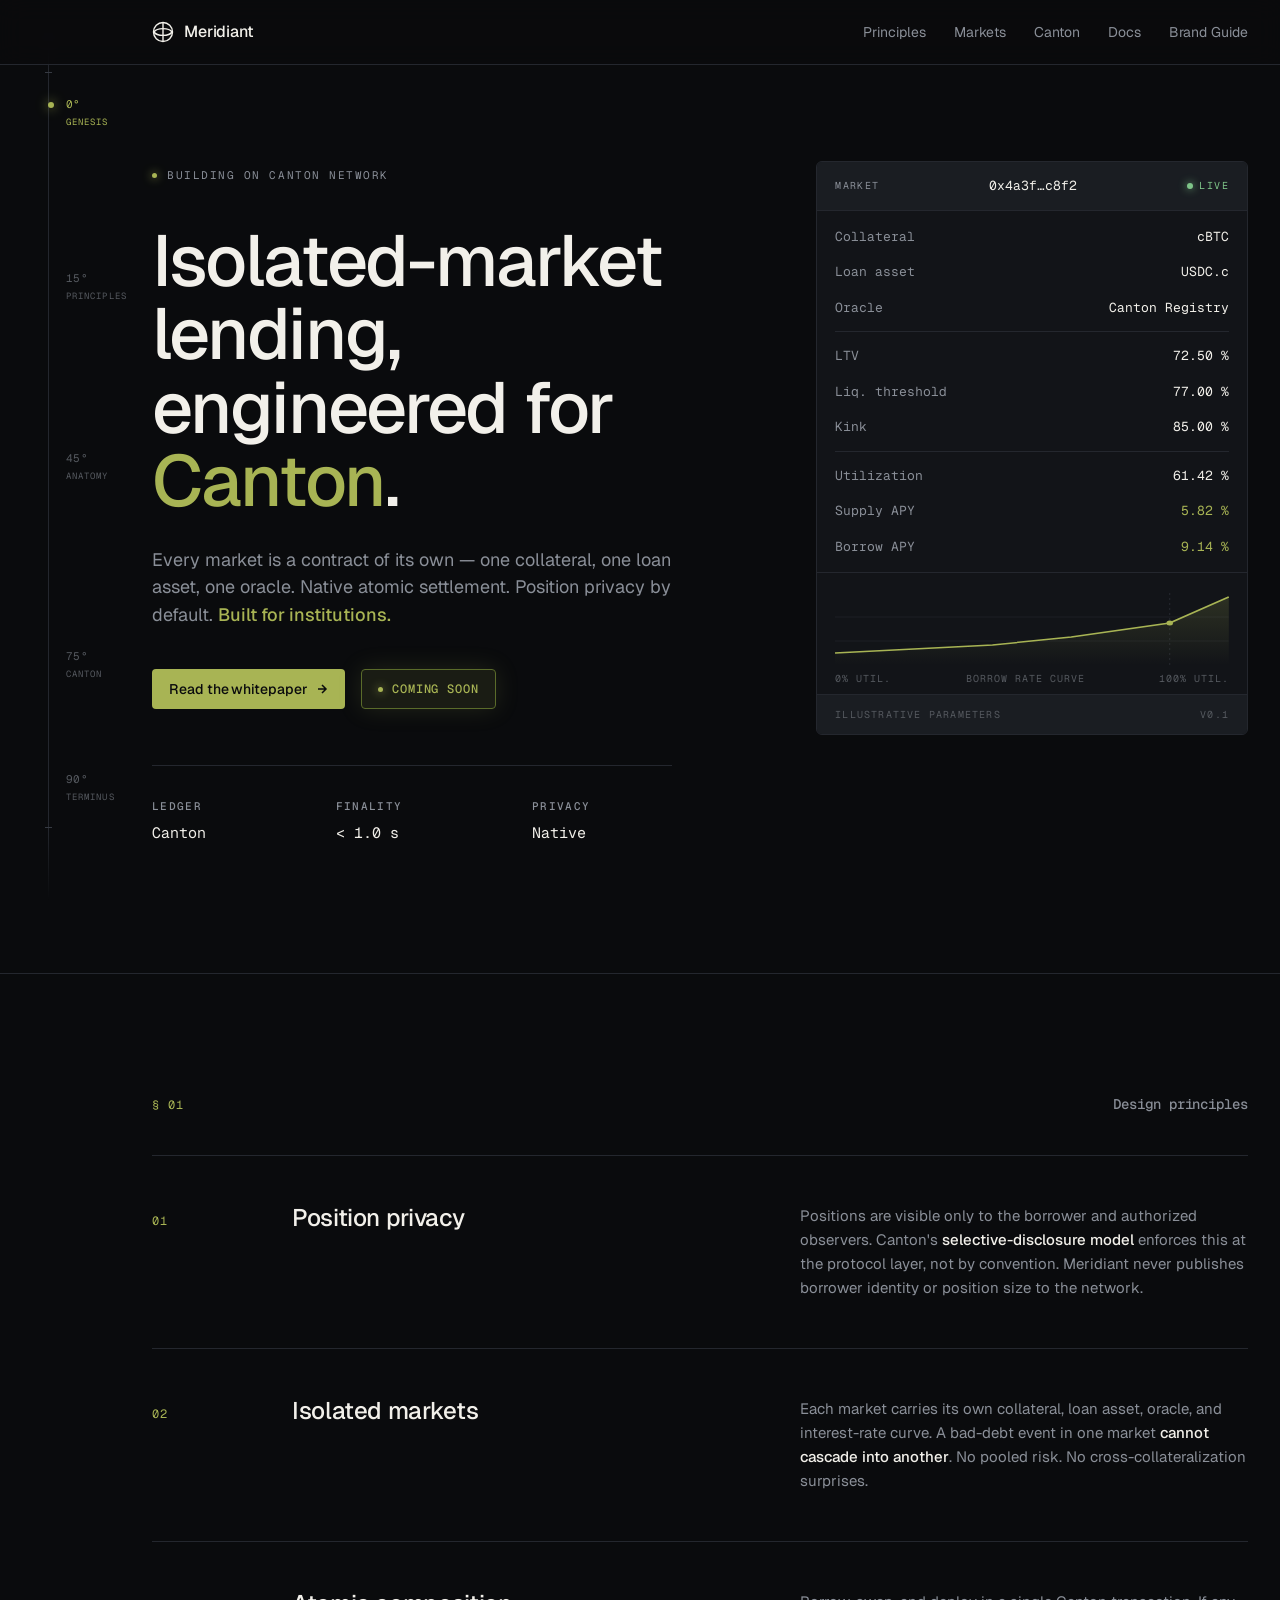
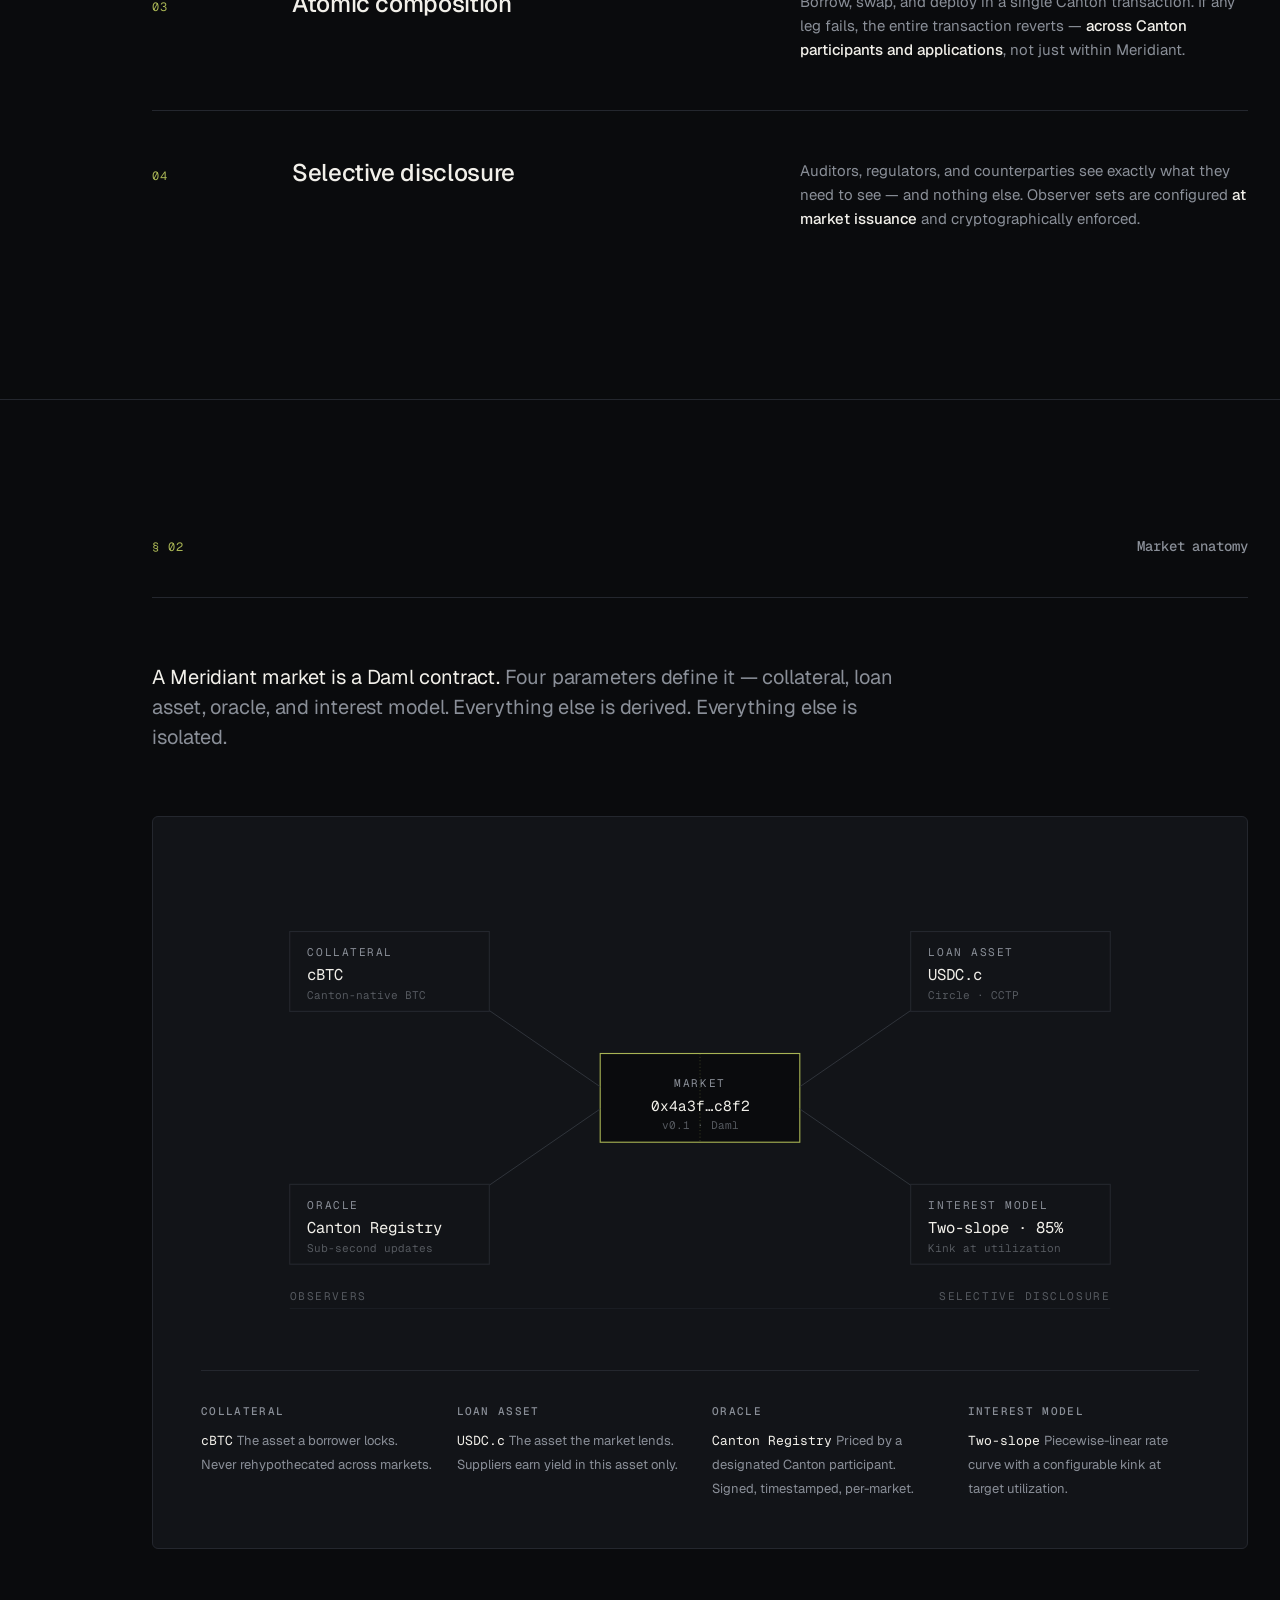
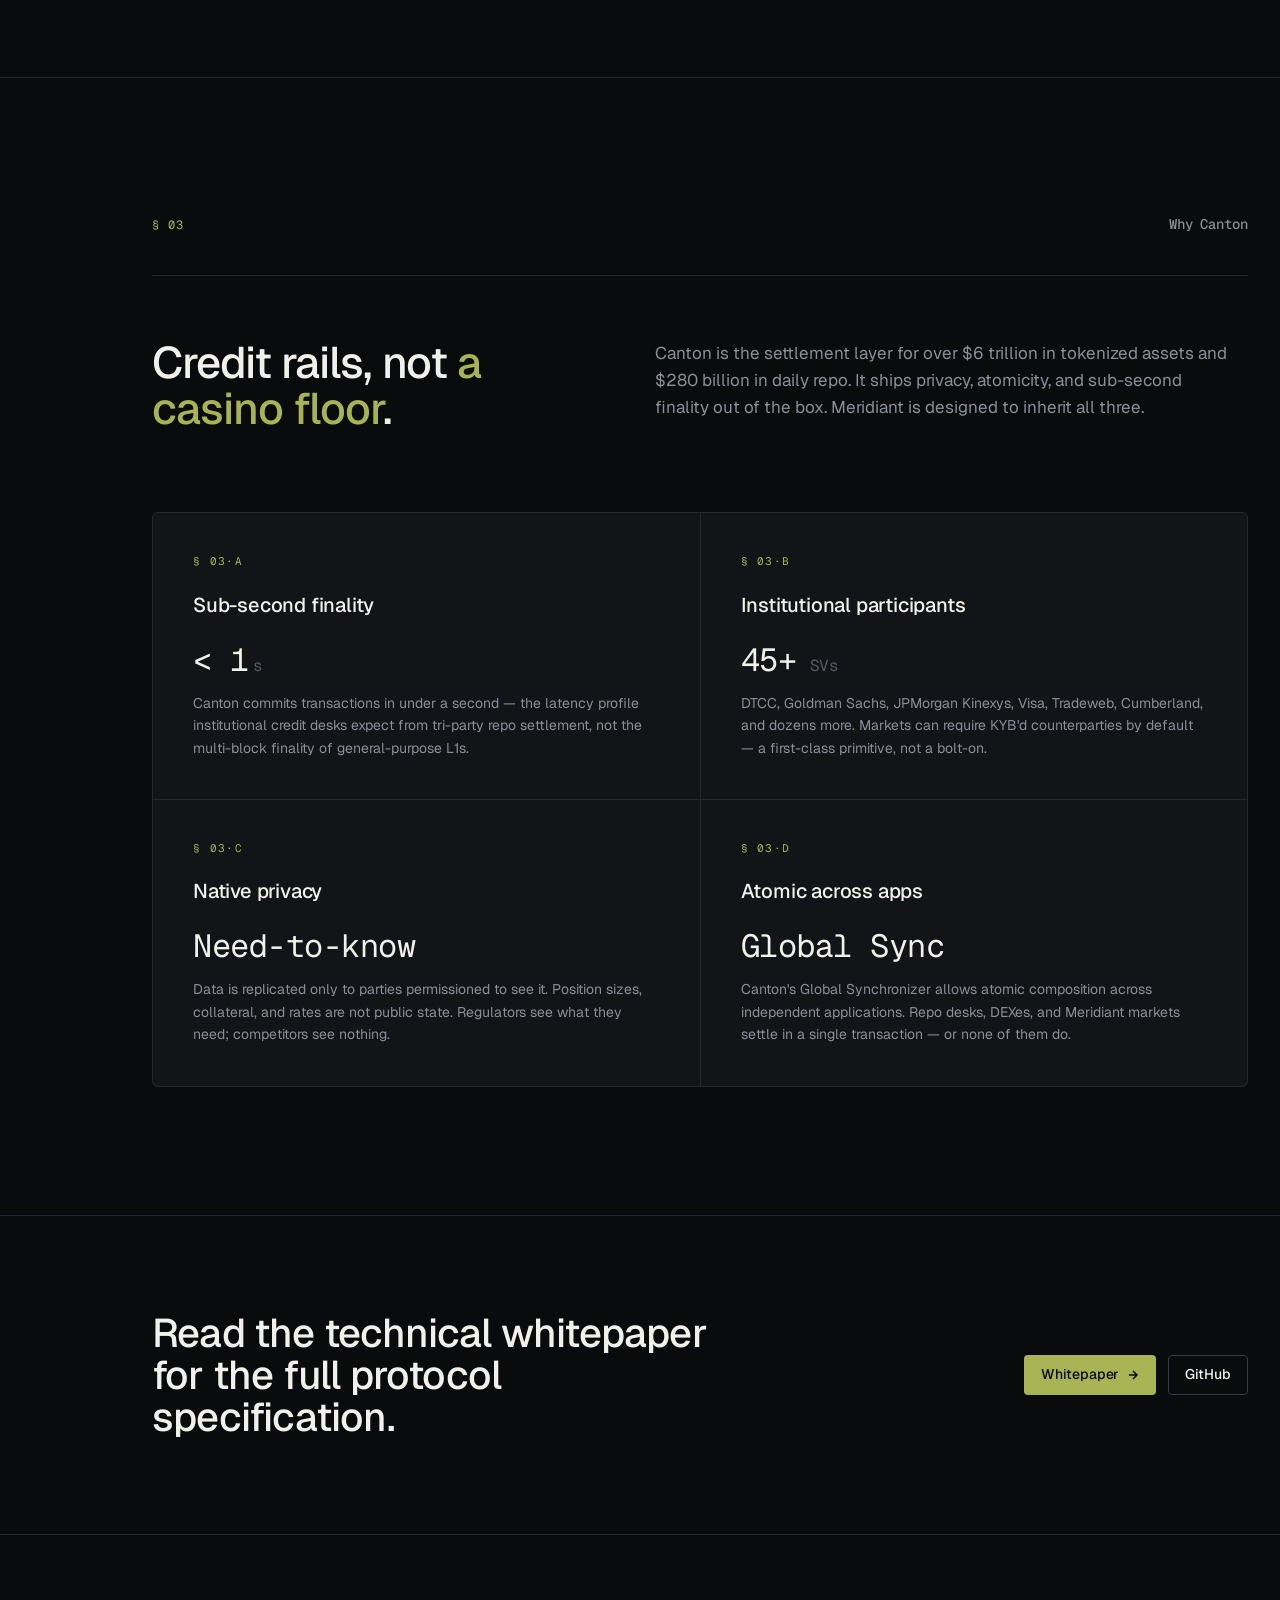
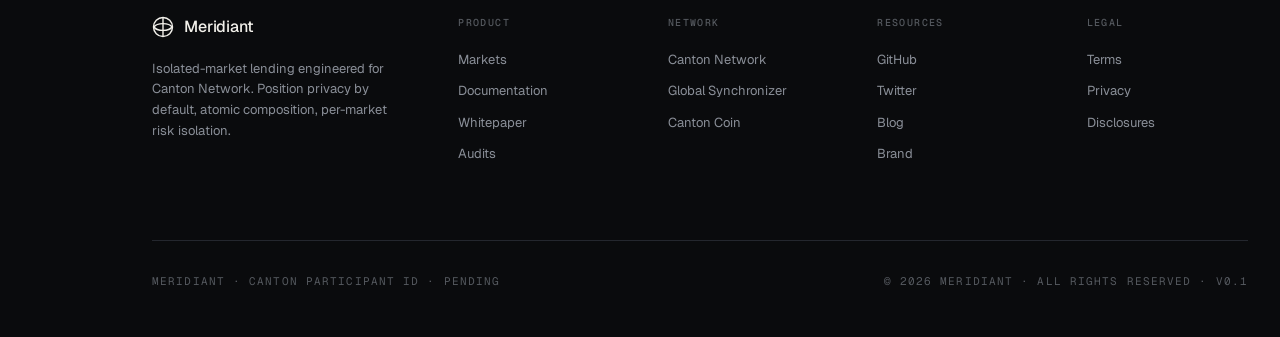
==== index.html @ e511ca57 "Remove Whitepaper button from navbar Other whitepaper CTAs (hero, CTA strip, footer) still trigger t" ====
<!doctype html>
<html lang="en">
<head>
<meta charset="utf-8">
<meta name="viewport" content="width=device-width, initial-scale=1">
<title>Meridiant — Isolated-market lending on Canton</title>
<meta name="description" content="Isolated-market lending engineered for Canton Network. Position privacy by default, atomic composition, per-market risk isolation.">
<link rel="icon" href="assets/favicon.svg" type="image/svg+xml">
<link rel="preconnect" href="https://fonts.googleapis.com">
<link rel="preconnect" href="https://fonts.gstatic.com" crossorigin>
<link href="https://fonts.googleapis.com/css2?family=Geist:wght@400;500;600&family=Geist+Mono:wght@400;500&display=swap" rel="stylesheet">
<style>
  /* ---------- Tokens ---------- */
  :root {
    --bg: #0A0B0D;
    --surface: #121418;
    --surface-2: #1A1D22;
    --line: #24272E;
    --line-strong: #363A42;
    --text: #F2F0EA;
    --text-2: #8A8F98;
    --text-3: #55595F;
    --signal: #A8B454;
    --signal-dim: #5A6B2A;
    --pos: #7EC488;
    --neg: #D97070;
    --sans: "Geist", ui-sans-serif, system-ui, -apple-system, "Segoe UI", sans-serif;
    --mono: "Geist Mono", ui-monospace, "SF Mono", Menlo, Consolas, monospace;
  }

  * { box-sizing: border-box; }
  html { scroll-behavior: smooth; }
  body {
    margin: 0;
    background: var(--bg);
    color: var(--text);
    font-family: var(--sans);
    font-size: 16px;
    line-height: 1.5;
    -webkit-font-smoothing: antialiased;
    text-rendering: optimizeLegibility;
    overflow-x: hidden;
  }

  ::selection { background: var(--signal); color: var(--bg); }

  a { color: inherit; text-decoration: none; }

  .mono { font-family: var(--mono); font-variant-numeric: tabular-nums; }
  .micro {
    font-family: var(--mono);
    font-size: 11px;
    letter-spacing: 0.12em;
    text-transform: uppercase;
    color: var(--text-2);
    font-weight: 500;
  }

  .wrap {
    max-width: 1280px;
    margin: 0 auto;
    padding: 0 32px;
    position: relative;
  }

  /* ---------- Signature: the Meridian ---------- */
  /* A fixed vertical hairline that runs down the viewport, with degree
     marks anchored to each section. Current section lights olive. */
  .meridian {
    position: fixed;
    top: 0;
    bottom: 0;
    left: 48px; /* fixed left gutter, clear of the content grid */
    width: 1px;
    background: linear-gradient(
      to bottom,
      transparent 0,
      var(--line) 8%,
      var(--line) 92%,
      transparent 100%
    );
    pointer-events: none;
    z-index: 1;
  }
  .meridian::before,
  .meridian::after {
    content: "";
    position: absolute;
    left: -3px;
    width: 7px;
    height: 1px;
    background: var(--line-strong);
  }
  .meridian::before { top: 8%; }
  .meridian::after { bottom: 8%; }

  .meridian-label {
    position: fixed;
    left: 66px;
    display: flex;
    flex-direction: column;
    gap: 3px;
    font-family: var(--mono);
    color: var(--text-3);
    transition: color 240ms ease;
    pointer-events: none;
    z-index: 1;
    white-space: nowrap;
  }
  .meridian-label .deg {
    font-size: 11px;
    letter-spacing: 0.04em;
  }
  .meridian-label .name {
    font-size: 9px;
    letter-spacing: 0.12em;
  }
  .meridian-label.active {
    color: var(--signal);
  }
  .meridian-label.active::before {
    content: "";
    position: absolute;
    left: -18px;
    top: 6px;
    width: 6px;
    height: 6px;
    border-radius: 50%;
    background: var(--signal);
    box-shadow: 0 0 12px var(--signal);
  }

  @media (min-width: 1101px) {
    .wrap { padding-left: 152px; }
  }

  @media (max-width: 1100px) {
    .meridian, .meridian-label { display: none; }
  }

  /* ---------- Nav ---------- */
  nav.top {
    position: sticky;
    top: 0;
    z-index: 10;
    background: rgba(10, 11, 13, 0.8);
    backdrop-filter: saturate(140%) blur(12px);
    -webkit-backdrop-filter: saturate(140%) blur(12px);
    border-bottom: 1px solid var(--line);
  }
  nav.top .wrap {
    height: 64px;
    display: flex;
    align-items: center;
    justify-content: space-between;
  }
  .brand {
    display: flex;
    align-items: center;
    gap: 10px;
    font-weight: 500;
    letter-spacing: -0.01em;
  }
  .brand-mark {
    width: 22px;
    height: 22px;
    display: block;
  }
  .nav-links {
    display: flex;
    align-items: center;
    gap: 28px;
  }
  .nav-links a {
    font-size: 14px;
    color: var(--text-2);
    transition: color 150ms ease;
  }
  .nav-links a:hover { color: var(--text); }

  .btn {
    display: inline-flex;
    align-items: center;
    gap: 8px;
    height: 40px;
    padding: 0 16px;
    font-family: var(--sans);
    font-size: 14px;
    font-weight: 500;
    letter-spacing: -0.005em;
    border-radius: 4px;
    border: 1px solid transparent;
    cursor: pointer;
    transition: border-color 150ms ease, background 150ms ease, color 150ms ease;
  }
  .btn-primary {
    background: var(--signal);
    color: var(--bg);
  }
  .btn-primary:hover { background: #C2CE7A; }
  .btn-secondary {
    background: transparent;
    color: var(--text);
    border-color: var(--line-strong);
  }
  .btn-secondary:hover { border-color: var(--text-2); }

  .btn-arrow {
    width: 12px;
    height: 12px;
    stroke: currentColor;
    stroke-width: 1.5;
    fill: none;
  }

  /* ---------- Section frame ---------- */
  section {
    position: relative;
    border-top: 1px solid var(--line);
  }
  section:first-of-type { border-top: none; }
  .section-head {
    display: grid;
    grid-template-columns: auto 1fr;
    gap: 40px;
    padding: 40px 0;
    border-bottom: 1px solid var(--line);
    align-items: baseline;
  }
  .section-index {
    font-family: var(--mono);
    font-size: 12px;
    color: var(--signal);
    letter-spacing: 0.08em;
  }
  .section-title {
    font-size: 14px;
    color: var(--text-2);
    letter-spacing: -0.005em;
    font-weight: 500;
    text-align: right;
    font-family: var(--mono);
  }

  /* ---------- Hero ---------- */
  .hero {
    padding: 96px 0 128px;
    position: relative;
  }
  .hero-grid {
    display: grid;
    grid-template-columns: 1.15fr 0.85fr;
    gap: 80px;
    align-items: start;
  }
  .eyebrow {
    display: inline-flex;
    align-items: center;
    gap: 10px;
    margin-bottom: 40px;
    font-family: var(--mono);
    font-size: 11px;
    letter-spacing: 0.14em;
    text-transform: uppercase;
    color: var(--text-2);
  }
  .eyebrow .dot {
    width: 5px; height: 5px;
    border-radius: 50%;
    background: var(--signal);
    box-shadow: 0 0 10px var(--signal);
  }
  h1.headline {
    font-size: clamp(40px, 5.8vw, 72px);
    line-height: 1.02;
    letter-spacing: -0.028em;
    font-weight: 500;
    margin: 0 0 28px;
    max-width: 12ch;
  }
  h1.headline .accent {
    color: var(--signal);
    font-style: normal;
  }
  .sub {
    font-size: 18px;
    line-height: 1.55;
    color: var(--text-2);
    max-width: 46ch;
    margin: 0 0 40px;
  }
  .sub .highlight {
    color: var(--signal);
    font-weight: 500;
  }
  .hero-ctas {
    display: flex;
    align-items: center;
    gap: 16px;
  }
  .coming-soon {
    display: inline-flex;
    align-items: center;
    gap: 9px;
    height: 40px;
    padding: 0 16px;
    border-radius: 4px;
    border: 1px solid var(--signal-dim);
    background: rgba(168, 180, 84, 0.1);
    font-family: var(--mono);
    font-size: 12px;
    font-weight: 500;
    letter-spacing: 0.08em;
    text-transform: uppercase;
    color: var(--signal);
    box-shadow: 0 0 24px rgba(168, 180, 84, 0.15);
  }
  .coming-soon .dot {
    width: 5px;
    height: 5px;
    border-radius: 50%;
    background: var(--signal);
    box-shadow: 0 0 10px var(--signal);
    animation: pulse 2s ease-in-out infinite;
  }
  .hero-meta {
    margin-top: 56px;
    display: grid;
    grid-template-columns: repeat(3, auto);
    gap: 48px;
    padding-top: 32px;
    border-top: 1px solid var(--line);
    max-width: 520px;
  }
  .hero-meta .k {
    display: block;
    margin-bottom: 6px;
  }
  .hero-meta .v {
    font-family: var(--mono);
    font-size: 15px;
    color: var(--text);
    font-variant-numeric: tabular-nums;
  }

  /* ---------- Market card in hero ---------- */
  .market-card {
    background: var(--surface);
    border: 1px solid var(--line);
    border-radius: 6px;
    overflow: hidden;
    font-family: var(--mono);
    font-size: 13px;
  }
  .market-card-head {
    display: flex;
    justify-content: space-between;
    align-items: center;
    padding: 14px 18px;
    border-bottom: 1px solid var(--line);
    background: var(--surface-2);
  }
  .market-card-head .label {
    color: var(--text-2);
    font-size: 10px;
    letter-spacing: 0.14em;
    text-transform: uppercase;
  }
  .market-card-head .id {
    color: var(--text);
    font-variant-numeric: tabular-nums;
  }
  .market-card-head .live {
    display: inline-flex;
    align-items: center;
    gap: 6px;
    color: var(--pos);
    font-size: 10px;
    letter-spacing: 0.14em;
    text-transform: uppercase;
  }
  .market-card-head .live::before {
    content: "";
    width: 6px; height: 6px;
    border-radius: 50%;
    background: var(--pos);
    box-shadow: 0 0 8px var(--pos);
    animation: pulse 2s ease-in-out infinite;
  }
  @keyframes pulse {
    0%, 100% { opacity: 1; }
    50% { opacity: 0.4; }
  }
  .market-table {
    padding: 8px 0;
  }
  .market-row {
    display: flex;
    justify-content: space-between;
    padding: 8px 18px;
    color: var(--text-2);
  }
  .market-row .v {
    color: var(--text);
    font-variant-numeric: tabular-nums;
  }
  .market-row.emphasis .v { color: var(--signal); }
  .market-divider {
    height: 1px;
    background: var(--line);
    margin: 6px 18px;
  }
  .market-card-foot {
    display: flex;
    justify-content: space-between;
    padding: 12px 18px;
    border-top: 1px solid var(--line);
    background: var(--surface-2);
    color: var(--text-3);
    font-size: 10px;
    letter-spacing: 0.12em;
    text-transform: uppercase;
  }
  .yield-curve {
    padding: 20px 18px 8px;
    border-top: 1px solid var(--line);
  }
  .yield-curve svg { width: 100%; height: 72px; display: block; }
  .yield-curve-legend {
    display: flex;
    justify-content: space-between;
    margin-top: 6px;
    color: var(--text-3);
    font-size: 10px;
    letter-spacing: 0.1em;
    text-transform: uppercase;
  }

  /* ---------- Principles section ---------- */
  .principles {
    padding: 80px 0 120px;
  }
  .principle {
    display: grid;
    grid-template-columns: 80px 1fr 1fr;
    gap: 60px;
    padding: 48px 0;
    border-bottom: 1px solid var(--line);
    align-items: start;
  }
  .principle:last-child { border-bottom: none; }
  .principle-num {
    font-family: var(--mono);
    font-size: 12px;
    color: var(--signal);
    letter-spacing: 0.08em;
    padding-top: 8px;
  }
  .principle-title {
    font-size: 24px;
    letter-spacing: -0.015em;
    font-weight: 500;
    margin: 0;
    line-height: 1.15;
  }
  .principle-body {
    font-size: 15px;
    line-height: 1.6;
    color: var(--text-2);
    margin: 0;
    max-width: 52ch;
  }
  .principle-body strong { color: var(--text); font-weight: 500; }

  /* ---------- Anatomy diagram ---------- */
  .anatomy {
    padding: 96px 0 128px;
  }
  .anatomy-intro {
    max-width: 60ch;
    margin: 0 0 64px;
    font-size: 20px;
    line-height: 1.5;
    color: var(--text);
    letter-spacing: -0.005em;
  }
  .anatomy-intro span { color: var(--text-2); }
  .anatomy-diagram {
    background: var(--surface);
    border: 1px solid var(--line);
    border-radius: 6px;
    padding: 48px;
    position: relative;
  }
  .anatomy-svg { width: 100%; height: auto; display: block; max-height: 480px; }
  .anatomy-legend {
    display: grid;
    grid-template-columns: repeat(4, 1fr);
    gap: 24px;
    margin-top: 40px;
    padding-top: 32px;
    border-top: 1px solid var(--line);
  }
  .legend-item .k {
    display: block;
    margin-bottom: 8px;
  }
  .legend-item .v {
    font-family: var(--mono);
    font-size: 13px;
    color: var(--text);
    font-variant-numeric: tabular-nums;
    margin-bottom: 4px;
  }
  .legend-item .n {
    font-size: 13px;
    color: var(--text-2);
    line-height: 1.5;
  }

  /* ---------- Canton pillars ---------- */
  .canton {
    padding: 96px 0 128px;
  }
  .canton-intro {
    display: grid;
    grid-template-columns: 1fr 1.4fr;
    gap: 80px;
    margin-bottom: 80px;
    align-items: start;
  }
  .canton-intro h2 {
    font-size: 44px;
    letter-spacing: -0.02em;
    font-weight: 500;
    line-height: 1.05;
    margin: 0;
  }
  .canton-intro h2 .accent { color: var(--signal); font-style: normal; }
  .canton-intro p {
    font-size: 17px;
    line-height: 1.6;
    color: var(--text-2);
    margin: 0;
    max-width: 52ch;
  }

  .pillars {
    display: grid;
    grid-template-columns: repeat(2, 1fr);
    gap: 1px;
    background: var(--line);
    border: 1px solid var(--line);
    border-radius: 6px;
    overflow: hidden;
  }
  .pillar {
    background: var(--surface);
    padding: 40px;
  }
  .pillar-num {
    font-family: var(--mono);
    font-size: 11px;
    color: var(--signal);
    letter-spacing: 0.12em;
    margin-bottom: 20px;
    display: block;
  }
  .pillar-title {
    font-size: 20px;
    letter-spacing: -0.01em;
    font-weight: 500;
    margin: 0 0 12px;
  }
  .pillar-body {
    font-size: 14px;
    line-height: 1.6;
    color: var(--text-2);
    margin: 0;
  }
  .pillar-stat {
    font-family: var(--mono);
    font-size: 32px;
    letter-spacing: -0.015em;
    color: var(--text);
    margin: 16px 0 8px;
    display: block;
    font-variant-numeric: tabular-nums;
  }
  .pillar-stat .unit { color: var(--text-3); font-size: 16px; margin-left: 4px; }

  /* ---------- CTA strip ---------- */
  .cta-strip {
    padding: 96px 0;
    border-top: 1px solid var(--line);
    border-bottom: 1px solid var(--line);
    text-align: left;
  }
  .cta-strip .wrap {
    display: grid;
    grid-template-columns: 1fr auto;
    gap: 48px;
    align-items: center;
  }
  .cta-strip h3 {
    font-size: 40px;
    letter-spacing: -0.02em;
    font-weight: 500;
    line-height: 1.05;
    margin: 0;
    max-width: 22ch;
  }
  .cta-strip .actions { display: flex; gap: 12px; }

  /* ---------- Footer ---------- */
  footer {
    padding: 80px 0 48px;
  }
  .footer-grid {
    display: grid;
    grid-template-columns: 1.6fr repeat(4, 1fr);
    gap: 48px;
    padding-bottom: 64px;
    border-bottom: 1px solid var(--line);
  }
  .footer-brand p {
    font-size: 13px;
    line-height: 1.6;
    color: var(--text-2);
    margin: 20px 0 0;
    max-width: 34ch;
  }
  .footer-col h5 {
    font-family: var(--mono);
    font-size: 10px;
    letter-spacing: 0.14em;
    text-transform: uppercase;
    color: var(--text-3);
    font-weight: 500;
    margin: 0 0 20px;
  }
  .footer-col a {
    display: block;
    font-size: 13px;
    color: var(--text-2);
    margin-bottom: 12px;
    transition: color 150ms ease;
  }
  .footer-col a:hover { color: var(--text); }
  .footer-meta {
    display: flex;
    justify-content: space-between;
    padding-top: 32px;
    font-family: var(--mono);
    font-size: 11px;
    letter-spacing: 0.1em;
    color: var(--text-3);
    text-transform: uppercase;
    flex-wrap: wrap;
    gap: 16px;
  }

  /* ---------- Whitepaper modal ---------- */
  .modal-overlay {
    position: fixed;
    inset: 0;
    z-index: 100;
    display: grid;
    place-items: center;
    padding: 24px;
    background: rgba(10, 11, 13, 0.72);
    backdrop-filter: blur(6px);
    -webkit-backdrop-filter: blur(6px);
    opacity: 0;
    visibility: hidden;
    transition: opacity 220ms ease, visibility 220ms ease;
  }
  .modal-overlay.open {
    opacity: 1;
    visibility: visible;
  }
  .modal-box,
  .success-box {
    grid-area: 1 / 1;
    position: relative;
    width: 100%;
    max-width: 440px;
    background: var(--surface);
    border: 1px solid var(--line);
    border-radius: 8px;
    padding: 48px 40px 40px;
    text-align: center;
    transform: translateY(10px) scale(0.98);
    transition: opacity 220ms ease, transform 220ms ease, visibility 220ms ease;
  }
  .modal-overlay.open .modal-box {
    transform: translateY(0) scale(1);
  }
  .modal-close {
    position: absolute;
    top: 16px;
    right: 16px;
    width: 32px;
    height: 32px;
    display: inline-flex;
    align-items: center;
    justify-content: center;
    background: transparent;
    border: 1px solid var(--line);
    border-radius: 4px;
    color: var(--text-2);
    cursor: pointer;
    transition: color 150ms ease, border-color 150ms ease;
  }
  .modal-close:hover {
    color: var(--text);
    border-color: var(--line-strong);
  }
  .modal-icon {
    width: 32px;
    height: 32px;
    color: var(--signal);
    margin: 0 auto 24px;
    display: block;
  }
  .modal-eyebrow {
    color: var(--signal);
    margin: 0 0 14px;
  }
  .modal-title {
    font-size: 24px;
    line-height: 1.25;
    letter-spacing: -0.015em;
    font-weight: 500;
    margin: 0 0 14px;
  }
  .modal-body {
    font-size: 14px;
    line-height: 1.6;
    color: var(--text-2);
    margin: 0 0 28px;
  }
  .modal-form {
    display: flex;
    flex-direction: column;
    gap: 10px;
  }
  .modal-input {
    height: 44px;
    padding: 0 14px;
    background: var(--surface-2);
    border: 1px solid var(--line);
    border-radius: 4px;
    color: var(--text);
    font-family: var(--sans);
    font-size: 14px;
    transition: border-color 150ms ease;
  }
  .modal-input::placeholder { color: var(--text-3); }
  .modal-input:focus {
    outline: none;
    border-color: var(--signal-dim);
  }
  .modal-input.error {
    border-color: var(--neg);
  }
  .modal-error {
    margin: -2px 0 0;
    font-size: 12px;
    text-align: left;
    color: var(--neg);
  }
  .modal-submit {
    width: 100%;
    justify-content: center;
  }

  .modal-overlay.success .modal-box {
    opacity: 0;
    visibility: hidden;
    transform: translateY(-6px) scale(0.96);
    pointer-events: none;
  }
  .success-box {
    opacity: 0;
    visibility: hidden;
    transform: translateY(10px) scale(0.96);
    pointer-events: none;
    transition-delay: 100ms;
  }
  .modal-overlay.success .success-box {
    opacity: 1;
    visibility: visible;
    transform: translateY(0) scale(1);
    pointer-events: auto;
  }
  .success-box-icon {
    width: 32px;
    height: 32px;
    color: var(--signal);
    margin: 0 auto 24px;
    display: block;
  }
  .success-box-title {
    font-size: 24px;
    line-height: 1.25;
    letter-spacing: -0.015em;
    font-weight: 500;
    margin: 0 0 14px;
  }
  .success-box-body {
    font-size: 14px;
    line-height: 1.6;
    color: var(--text-2);
    margin: 0 0 28px;
  }
  .success-box-back {
    width: 100%;
    justify-content: center;
  }

  /* ---------- Responsive ---------- */
  @media (max-width: 900px) {
    .wrap { padding: 0 20px; }
    .hero { padding: 64px 0 80px; }
    .hero-grid { grid-template-columns: 1fr; gap: 56px; }
    .hero-meta { grid-template-columns: 1fr 1fr; gap: 24px; }
    .principle { grid-template-columns: 40px 1fr; gap: 24px; padding: 32px 0; }
    .principle-body { grid-column: 1 / -1; margin-top: 12px; }
    .canton-intro { grid-template-columns: 1fr; gap: 32px; }
    .canton-intro h2 { font-size: 32px; }
    .pillars { grid-template-columns: 1fr; }
    .anatomy-legend { grid-template-columns: 1fr 1fr; }
    .anatomy-diagram { padding: 24px; }
    .cta-strip .wrap { grid-template-columns: 1fr; }
    .cta-strip h3 { font-size: 28px; }
    .footer-grid { grid-template-columns: 1fr 1fr; gap: 32px; }
    .section-head { grid-template-columns: 1fr; gap: 8px; padding: 24px 0; }
    .section-title { text-align: left; }
    .nav-links { display: none; }
  }
  @media (max-width: 520px) {
    .hero-meta { grid-template-columns: 1fr; }
    .footer-grid { grid-template-columns: 1fr; }
  }

  @media (prefers-reduced-motion: reduce) {
    * { animation: none !important; transition: none !important; }
    html { scroll-behavior: auto; }
  }

  /* ---------- Focus ---------- */
  a:focus-visible, button:focus-visible, .btn:focus-visible {
    outline: 2px solid var(--signal);
    outline-offset: 3px;
    border-radius: 4px;
  }
</style>
</head>
<body>

<!-- Meridian signature -->
<div class="meridian" aria-hidden="true"></div>
<span class="meridian-label" data-mark="0" style="top: 96px;"><span class="deg">0°</span><span class="name">GENESIS</span></span>
<span class="meridian-label" data-mark="1" style="top: 30vh;"><span class="deg">15°</span><span class="name">PRINCIPLES</span></span>
<span class="meridian-label" data-mark="2" style="top: 50vh;"><span class="deg">45°</span><span class="name">ANATOMY</span></span>
<span class="meridian-label" data-mark="3" style="top: 72vh;"><span class="deg">75°</span><span class="name">CANTON</span></span>
<span class="meridian-label" data-mark="4" style="bottom: 96px;"><span class="deg">90°</span><span class="name">TERMINUS</span></span>

<!-- ---------- Nav ---------- -->
<nav class="top" aria-label="Primary">
  <div class="wrap">
    <a href="#" class="brand" aria-label="Meridiant home">
      <svg class="brand-mark" viewBox="0 0 22 22" fill="none" stroke="currentColor" stroke-width="1.4" aria-hidden="true">
        <circle cx="11" cy="11" r="9.5"/>
        <line x1="11" y1="1.5" x2="11" y2="20.5"/>
        <path d="M2 11 A9.5 5 0 0 0 20 11"/>
        <path d="M2 11 A9.5 5 0 0 1 20 11"/>
      </svg>
      Meridiant
    </a>
    <div class="nav-links" role="navigation">
      <a href="#principles">Principles</a>
      <a href="#anatomy">Markets</a>
      <a href="#canton">Canton</a>
      <a href="#" aria-label="Documentation">Docs</a>
      <a href="/brand-guide" aria-label="Brand Guide">Brand Guide</a>
    </div>
  </div>
</nav>

<!-- ---------- Hero ---------- -->
<section class="hero" id="hero">
  <div class="wrap">
    <div class="hero-grid">
      <div>
        <div class="eyebrow"><span class="dot"></span>Building on Canton Network</div>
        <h1 class="headline">Isolated-market lending, engineered for <em class="accent">Canton</em>.</h1>
        <p class="sub">Every market is a contract of its own — one collateral, one loan asset, one oracle. Native atomic settlement. Position privacy by default. <span class="highlight">Built for institutions.</span></p>
        <div class="hero-ctas">
          <a href="#" class="btn btn-primary js-whitepaper-trigger">
            Read the whitepaper
            <svg class="btn-arrow" viewBox="0 0 12 12" aria-hidden="true"><path d="M2 6h8M6 2l4 4-4 4"/></svg>
          </a>
          <span class="coming-soon"><span class="dot"></span>Coming soon</span>
        </div>
        <div class="hero-meta">
          <div>
            <span class="micro k">Ledger</span>
            <span class="v">Canton</span>
          </div>
          <div>
            <span class="micro k">Finality</span>
            <span class="v">&lt; 1.0 s</span>
          </div>
          <div>
            <span class="micro k">Privacy</span>
            <span class="v">Native</span>
          </div>
        </div>
      </div>

      <!-- Market card -->
      <aside class="market-card" aria-label="Example isolated market">
        <div class="market-card-head">
          <span class="label">Market</span>
          <span class="id">0x4a3f…c8f2</span>
          <span class="live">Live</span>
        </div>
        <div class="market-table">
          <div class="market-row"><span>Collateral</span><span class="v">cBTC</span></div>
          <div class="market-row"><span>Loan asset</span><span class="v">USDC.c</span></div>
          <div class="market-row"><span>Oracle</span><span class="v">Canton Registry</span></div>
          <div class="market-divider"></div>
          <div class="market-row"><span>LTV</span><span class="v">72.50 %</span></div>
          <div class="market-row"><span>Liq. threshold</span><span class="v">77.00 %</span></div>
          <div class="market-row"><span>Kink</span><span class="v">85.00 %</span></div>
          <div class="market-divider"></div>
          <div class="market-row"><span>Utilization</span><span class="v">61.42 %</span></div>
          <div class="market-row emphasis"><span>Supply APY</span><span class="v">5.82 %</span></div>
          <div class="market-row emphasis"><span>Borrow APY</span><span class="v">9.14 %</span></div>
        </div>
        <div class="yield-curve">
          <svg viewBox="0 0 300 72" preserveAspectRatio="none" aria-hidden="true">
            <defs>
              <linearGradient id="curveFill" x1="0" x2="0" y1="0" y2="1">
                <stop offset="0" stop-color="#A8B454" stop-opacity="0.18"/>
                <stop offset="1" stop-color="#A8B454" stop-opacity="0"/>
              </linearGradient>
            </defs>
            <!-- grid -->
            <line x1="0" y1="24" x2="300" y2="24" stroke="#24272E" stroke-width="0.5"/>
            <line x1="0" y1="48" x2="300" y2="48" stroke="#24272E" stroke-width="0.5"/>
            <line x1="255" y1="0" x2="255" y2="72" stroke="#363A42" stroke-width="0.5" stroke-dasharray="2 3"/>
            <!-- IR curve: flat-slope1-steep after kink -->
            <path d="M0 60 L120 52 L180 44 L255 30 L300 4" stroke="#A8B454" stroke-width="1.5" fill="none"/>
            <path d="M0 60 L120 52 L180 44 L255 30 L300 4 L300 72 L0 72 Z" fill="url(#curveFill)"/>
            <!-- kink marker -->
            <circle cx="255" cy="30" r="2.5" fill="#A8B454"/>
          </svg>
          <div class="yield-curve-legend">
            <span>0% util.</span>
            <span>Borrow rate curve</span>
            <span>100% util.</span>
          </div>
        </div>
        <div class="market-card-foot">
          <span>Illustrative parameters</span>
          <span>v0.1</span>
        </div>
      </aside>
    </div>
  </div>
</section>

<!-- ---------- Principles ---------- -->
<section class="principles" id="principles">
  <div class="wrap">
    <div class="section-head">
      <span class="section-index">§ 01</span>
      <span class="section-title">Design principles</span>
    </div>

    <article class="principle">
      <span class="principle-num">01</span>
      <h3 class="principle-title">Position privacy</h3>
      <p class="principle-body">Positions are visible only to the borrower and authorized observers. Canton's <strong>selective-disclosure model</strong> enforces this at the protocol layer, not by convention. Meridiant never publishes borrower identity or position size to the network.</p>
    </article>

    <article class="principle">
      <span class="principle-num">02</span>
      <h3 class="principle-title">Isolated markets</h3>
      <p class="principle-body">Each market carries its own collateral, loan asset, oracle, and interest-rate curve. A bad-debt event in one market <strong>cannot cascade into another</strong>. No pooled risk. No cross-collateralization surprises.</p>
    </article>

    <article class="principle">
      <span class="principle-num">03</span>
      <h3 class="principle-title">Atomic composition</h3>
      <p class="principle-body">Borrow, swap, and deploy in a single Canton transaction. If any leg fails, the entire transaction reverts — <strong>across Canton participants and applications</strong>, not just within Meridiant.</p>
    </article>

    <article class="principle">
      <span class="principle-num">04</span>
      <h3 class="principle-title">Selective disclosure</h3>
      <p class="principle-body">Auditors, regulators, and counterparties see exactly what they need to see — and nothing else. Observer sets are configured <strong>at market issuance</strong> and cryptographically enforced.</p>
    </article>
  </div>
</section>

<!-- ---------- Anatomy ---------- -->
<section class="anatomy" id="anatomy">
  <div class="wrap">
    <div class="section-head">
      <span class="section-index">§ 02</span>
      <span class="section-title">Market anatomy</span>
    </div>

    <p class="anatomy-intro" style="margin-top: 64px;">A Meridiant market is a Daml contract. <span>Four parameters define it — collateral, loan asset, oracle, and interest model. Everything else is derived. Everything else is isolated.</span></p>

    <div class="anatomy-diagram">
      <svg class="anatomy-svg" viewBox="0 0 900 420" xmlns="http://www.w3.org/2000/svg" aria-labelledby="anatomy-title">
        <title id="anatomy-title">Anatomy of an isolated market</title>
        <defs>
          <marker id="tick" markerWidth="4" markerHeight="4" refX="2" refY="2" orient="auto">
            <circle cx="2" cy="2" r="1.5" fill="#8A8F98"/>
          </marker>
        </defs>

        <!-- Center: market -->
        <g>
          <rect x="360" y="170" width="180" height="80" fill="#0A0B0D" stroke="#A8B454" stroke-width="1"/>
          <text x="450" y="200" text-anchor="middle" fill="#8A8F98" font-family="Geist Mono, monospace" font-size="10" letter-spacing="1.4">MARKET</text>
          <text x="450" y="222" text-anchor="middle" fill="#F2F0EA" font-family="Geist Mono, monospace" font-size="13">0x4a3f…c8f2</text>
          <text x="450" y="238" text-anchor="middle" fill="#55595F" font-family="Geist Mono, monospace" font-size="10">v0.1 · Daml</text>
        </g>

        <!-- Four spokes -->
        <!-- Top left: Collateral -->
        <g>
          <line x1="360" y1="200" x2="200" y2="90" stroke="#363A42" stroke-width="0.75" stroke-dasharray="0" marker-end="url(#tick)"/>
          <rect x="80" y="60" width="180" height="72" fill="#121418" stroke="#24272E"/>
          <text x="96" y="82" fill="#8A8F98" font-family="Geist Mono, monospace" font-size="10" letter-spacing="1.4">COLLATERAL</text>
          <text x="96" y="104" fill="#F2F0EA" font-family="Geist Mono, monospace" font-size="14">cBTC</text>
          <text x="96" y="121" fill="#55595F" font-family="Geist Mono, monospace" font-size="10">Canton-native BTC</text>
        </g>

        <!-- Top right: Loan asset -->
        <g>
          <line x1="540" y1="200" x2="700" y2="90" stroke="#363A42" stroke-width="0.75" marker-end="url(#tick)"/>
          <rect x="640" y="60" width="180" height="72" fill="#121418" stroke="#24272E"/>
          <text x="656" y="82" fill="#8A8F98" font-family="Geist Mono, monospace" font-size="10" letter-spacing="1.4">LOAN ASSET</text>
          <text x="656" y="104" fill="#F2F0EA" font-family="Geist Mono, monospace" font-size="14">USDC.c</text>
          <text x="656" y="121" fill="#55595F" font-family="Geist Mono, monospace" font-size="10">Circle · CCTP</text>
        </g>

        <!-- Bottom left: Oracle -->
        <g>
          <line x1="360" y1="220" x2="200" y2="330" stroke="#363A42" stroke-width="0.75" marker-end="url(#tick)"/>
          <rect x="80" y="288" width="180" height="72" fill="#121418" stroke="#24272E"/>
          <text x="96" y="310" fill="#8A8F98" font-family="Geist Mono, monospace" font-size="10" letter-spacing="1.4">ORACLE</text>
          <text x="96" y="332" fill="#F2F0EA" font-family="Geist Mono, monospace" font-size="14">Canton Registry</text>
          <text x="96" y="349" fill="#55595F" font-family="Geist Mono, monospace" font-size="10">Sub-second updates</text>
        </g>

        <!-- Bottom right: Interest model -->
        <g>
          <line x1="540" y1="220" x2="700" y2="330" stroke="#363A42" stroke-width="0.75" marker-end="url(#tick)"/>
          <rect x="640" y="288" width="180" height="72" fill="#121418" stroke="#24272E"/>
          <text x="656" y="310" fill="#8A8F98" font-family="Geist Mono, monospace" font-size="10" letter-spacing="1.4">INTEREST MODEL</text>
          <text x="656" y="332" fill="#F2F0EA" font-family="Geist Mono, monospace" font-size="14">Two-slope · 85%</text>
          <text x="656" y="349" fill="#55595F" font-family="Geist Mono, monospace" font-size="10">Kink at utilization</text>
        </g>

        <!-- Observer band underneath -->
        <line x1="80" y1="400" x2="820" y2="400" stroke="#24272E" stroke-width="0.5"/>
        <text x="80" y="392" fill="#55595F" font-family="Geist Mono, monospace" font-size="10" letter-spacing="1.4">OBSERVERS</text>
        <text x="820" y="392" text-anchor="end" fill="#55595F" font-family="Geist Mono, monospace" font-size="10" letter-spacing="1.4">SELECTIVE DISCLOSURE</text>

        <!-- Meridian mark on the market box -->
        <line x1="450" y1="170" x2="450" y2="250" stroke="#A8B454" stroke-width="0.5" stroke-dasharray="1 2" opacity="0.5"/>
      </svg>

      <div class="anatomy-legend">
        <div class="legend-item">
          <span class="micro k">Collateral</span>
          <span class="v">cBTC</span>
          <span class="n">The asset a borrower locks. Never rehypothecated across markets.</span>
        </div>
        <div class="legend-item">
          <span class="micro k">Loan asset</span>
          <span class="v">USDC.c</span>
          <span class="n">The asset the market lends. Suppliers earn yield in this asset only.</span>
        </div>
        <div class="legend-item">
          <span class="micro k">Oracle</span>
          <span class="v">Canton Registry</span>
          <span class="n">Priced by a designated Canton participant. Signed, timestamped, per-market.</span>
        </div>
        <div class="legend-item">
          <span class="micro k">Interest model</span>
          <span class="v">Two-slope</span>
          <span class="n">Piecewise-linear rate curve with a configurable kink at target utilization.</span>
        </div>
      </div>
    </div>
  </div>
</section>

<!-- ---------- Canton ---------- -->
<section class="canton" id="canton">
  <div class="wrap">
    <div class="section-head">
      <span class="section-index">§ 03</span>
      <span class="section-title">Why Canton</span>
    </div>

    <div class="canton-intro" style="margin-top: 64px;">
      <h2>Credit rails, not <em class="accent">a casino floor</em>.</h2>
      <p>Canton is the settlement layer for over $6 trillion in tokenized assets and $280 billion in daily repo. It ships privacy, atomicity, and sub-second finality out of the box. Meridiant is designed to inherit all three.</p>
    </div>

    <div class="pillars">
      <div class="pillar">
        <span class="pillar-num">§ 03·A</span>
        <h3 class="pillar-title">Sub-second finality</h3>
        <span class="pillar-stat">&lt; 1<span class="unit">s</span></span>
        <p class="pillar-body">Canton commits transactions in under a second — the latency profile institutional credit desks expect from tri-party repo settlement, not the multi-block finality of general-purpose L1s.</p>
      </div>
      <div class="pillar">
        <span class="pillar-num">§ 03·B</span>
        <h3 class="pillar-title">Institutional participants</h3>
        <span class="pillar-stat">45+<span class="unit"> SVs</span></span>
        <p class="pillar-body">DTCC, Goldman Sachs, JPMorgan Kinexys, Visa, Tradeweb, Cumberland, and dozens more. Markets can require KYB'd counterparties by default — a first-class primitive, not a bolt-on.</p>
      </div>
      <div class="pillar">
        <span class="pillar-num">§ 03·C</span>
        <h3 class="pillar-title">Native privacy</h3>
        <span class="pillar-stat">Need-to-know</span>
        <p class="pillar-body">Data is replicated only to parties permissioned to see it. Position sizes, collateral, and rates are not public state. Regulators see what they need; competitors see nothing.</p>
      </div>
      <div class="pillar">
        <span class="pillar-num">§ 03·D</span>
        <h3 class="pillar-title">Atomic across apps</h3>
        <span class="pillar-stat">Global Sync</span>
        <p class="pillar-body">Canton's Global Synchronizer allows atomic composition across independent applications. Repo desks, DEXes, and Meridiant markets settle in a single transaction — or none of them do.</p>
      </div>
    </div>
  </div>
</section>

<!-- ---------- CTA strip ---------- -->
<section class="cta-strip">
  <div class="wrap">
    <h3>Read the technical whitepaper for the full protocol specification.</h3>
    <div class="actions">
      <a href="#" class="btn btn-primary js-whitepaper-trigger">
        Whitepaper
        <svg class="btn-arrow" viewBox="0 0 12 12" aria-hidden="true"><path d="M2 6h8M6 2l4 4-4 4"/></svg>
      </a>
      <a href="#" class="btn btn-secondary">GitHub</a>
    </div>
  </div>
</section>

<!-- ---------- Footer ---------- -->
<footer>
  <div class="wrap">
    <div class="footer-grid">
      <div class="footer-brand">
        <a href="#" class="brand" aria-label="Meridiant home">
          <svg class="brand-mark" viewBox="0 0 22 22" fill="none" stroke="currentColor" stroke-width="1.4" aria-hidden="true">
            <circle cx="11" cy="11" r="9.5"/>
            <line x1="11" y1="1.5" x2="11" y2="20.5"/>
            <path d="M2 11 A9.5 5 0 0 0 20 11"/>
            <path d="M2 11 A9.5 5 0 0 1 20 11"/>
          </svg>
          Meridiant
        </a>
        <p>Isolated-market lending engineered for Canton Network. Position privacy by default, atomic composition, per-market risk isolation.</p>
      </div>
      <div class="footer-col">
        <h5>Product</h5>
        <a href="#">Markets</a>
        <a href="#">Documentation</a>
        <a href="#" class="js-whitepaper-trigger">Whitepaper</a>
        <a href="#">Audits</a>
      </div>
      <div class="footer-col">
        <h5>Network</h5>
        <a href="#">Canton Network</a>
        <a href="#">Global Synchronizer</a>
        <a href="#">Canton Coin</a>
      </div>
      <div class="footer-col">
        <h5>Resources</h5>
        <a href="#">GitHub</a>
        <a href="#">Twitter</a>
        <a href="#">Blog</a>
        <a href="#">Brand</a>
      </div>
      <div class="footer-col">
        <h5>Legal</h5>
        <a href="#">Terms</a>
        <a href="#">Privacy</a>
        <a href="#">Disclosures</a>
      </div>
    </div>
    <div class="footer-meta">
      <span>Meridiant · Canton Participant ID · Pending</span>
      <span>© 2026 Meridiant · All rights reserved · v0.1</span>
    </div>
  </div>
</footer>

<!-- ---------- Whitepaper modal ---------- -->
<div class="modal-overlay" id="whitepaperModal" aria-hidden="true">
  <div class="modal-box" role="dialog" aria-modal="true" aria-labelledby="whitepaperModalTitle">
    <button class="modal-close" type="button" aria-label="Close">
      <svg viewBox="0 0 16 16" width="14" height="14" aria-hidden="true"><path d="M2 2l12 12M14 2L2 14" stroke="currentColor" stroke-width="1.4" fill="none"/></svg>
    </button>

    <svg class="modal-icon" viewBox="0 0 22 22" fill="none" stroke="currentColor" stroke-width="1.4" aria-hidden="true">
      <circle cx="11" cy="11" r="9.5"/>
      <line x1="11" y1="1.5" x2="11" y2="20.5"/>
      <path d="M2 11 A9.5 5 0 0 0 20 11"/>
      <path d="M2 11 A9.5 5 0 0 1 20 11"/>
    </svg>

    <p class="micro modal-eyebrow">Early access</p>
    <h3 id="whitepaperModalTitle" class="modal-title">The Meridiant whitepaper is coming soon.</h3>
    <p class="modal-body">The full spec is almost ready. Leave your email and we'll send it your way.</p>

    <form class="modal-form" id="whitepaperForm" novalidate>
      <input type="email" class="modal-input" name="email" placeholder="you@institution.com" aria-label="Email address" required>
      <p class="modal-error" hidden></p>
      <button type="submit" class="btn btn-primary modal-submit">
        Notify me
        <svg class="btn-arrow" viewBox="0 0 12 12" aria-hidden="true"><path d="M2 6h8M6 2l4 4-4 4"/></svg>
      </button>
    </form>
  </div>

  <div class="success-box" aria-hidden="true">
    <button class="modal-close success-box-close" type="button" aria-label="Close">
      <svg viewBox="0 0 16 16" width="14" height="14" aria-hidden="true"><path d="M2 2l12 12M14 2L2 14" stroke="currentColor" stroke-width="1.4" fill="none"/></svg>
    </button>

    <svg class="success-box-icon" viewBox="0 0 24 24" fill="none" stroke="currentColor" stroke-width="1.4" aria-hidden="true">
      <circle cx="12" cy="12" r="10.5"/>
      <path d="M7 12.5l3.2 3.2L17 9"/>
    </svg>

    <p class="micro modal-eyebrow">Thank you</p>
    <h3 class="success-box-title">You're on the list.</h3>
    <p class="success-box-body">We'll email you the whitepaper as soon as it's ready.</p>
    <button type="button" class="btn btn-secondary success-box-back">Back to site</button>
  </div>
</div>

<script>
  // Meridian labels: highlight the section closest to viewport center.
  (function() {
    const labels = document.querySelectorAll('.meridian-label');
    const sections = document.querySelectorAll('section');
    if (!('IntersectionObserver' in window)) return;

    const io = new IntersectionObserver((entries) => {
      entries.forEach((e) => {
        if (!e.isIntersecting) return;
        const idx = Array.from(sections).indexOf(e.target);
        labels.forEach(l => l.classList.remove('active'));
        const target = labels[idx];
        if (target) target.classList.add('active');
      });
    }, { rootMargin: '-40% 0px -40% 0px', threshold: 0 });

    sections.forEach(s => io.observe(s));
  })();

  // Whitepaper modal
  (function() {
    const overlay = document.getElementById('whitepaperModal');
    if (!overlay) return;
    const box = overlay.querySelector('.modal-box');
    const successBox = overlay.querySelector('.success-box');
    const closeBtns = overlay.querySelectorAll('.modal-close');
    const backBtn = overlay.querySelector('.success-box-back');
    const form = document.getElementById('whitepaperForm');
    const input = form.querySelector('.modal-input');
    const error = form.querySelector('.modal-error');
    const triggers = document.querySelectorAll('.js-whitepaper-trigger');
    let lastFocused = null;

    function showError(message) {
      input.classList.add('error');
      error.textContent = message;
      error.hidden = false;
    }

    function clearError() {
      input.classList.remove('error');
      error.hidden = true;
    }

    function resetModal() {
      overlay.classList.remove('success');
      box.setAttribute('aria-hidden', 'false');
      successBox.setAttribute('aria-hidden', 'true');
      form.reset();
      clearError();
    }

    function openModal(e) {
      if (e) e.preventDefault();
      lastFocused = document.activeElement;
      resetModal();
      overlay.classList.add('open');
      overlay.setAttribute('aria-hidden', 'false');
      document.body.style.overflow = 'hidden';
      setTimeout(() => input.focus(), 240);
    }

    function closeModal() {
      overlay.classList.remove('open');
      overlay.setAttribute('aria-hidden', 'true');
      document.body.style.overflow = '';
      if (lastFocused) lastFocused.focus();
    }

    triggers.forEach(t => t.addEventListener('click', openModal));
    closeBtns.forEach(btn => btn.addEventListener('click', closeModal));
    backBtn.addEventListener('click', closeModal);
    overlay.addEventListener('click', (e) => {
      if (e.target === overlay) closeModal();
    });
    document.addEventListener('keydown', (e) => {
      if (e.key === 'Escape' && overlay.classList.contains('open')) closeModal();
    });
    input.addEventListener('input', clearError);

    form.addEventListener('submit', (e) => {
      e.preventDefault();
      if (input.value.trim() === '') {
        showError('Please enter your email address.');
        input.focus();
        return;
      }
      if (!input.checkValidity()) {
        showError('Please enter a valid email address.');
        input.focus();
        return;
      }
      clearError();
      overlay.classList.add('success');
      box.setAttribute('aria-hidden', 'true');
      successBox.setAttribute('aria-hidden', 'false');
    });
  })();
</script>

</body>
</html>
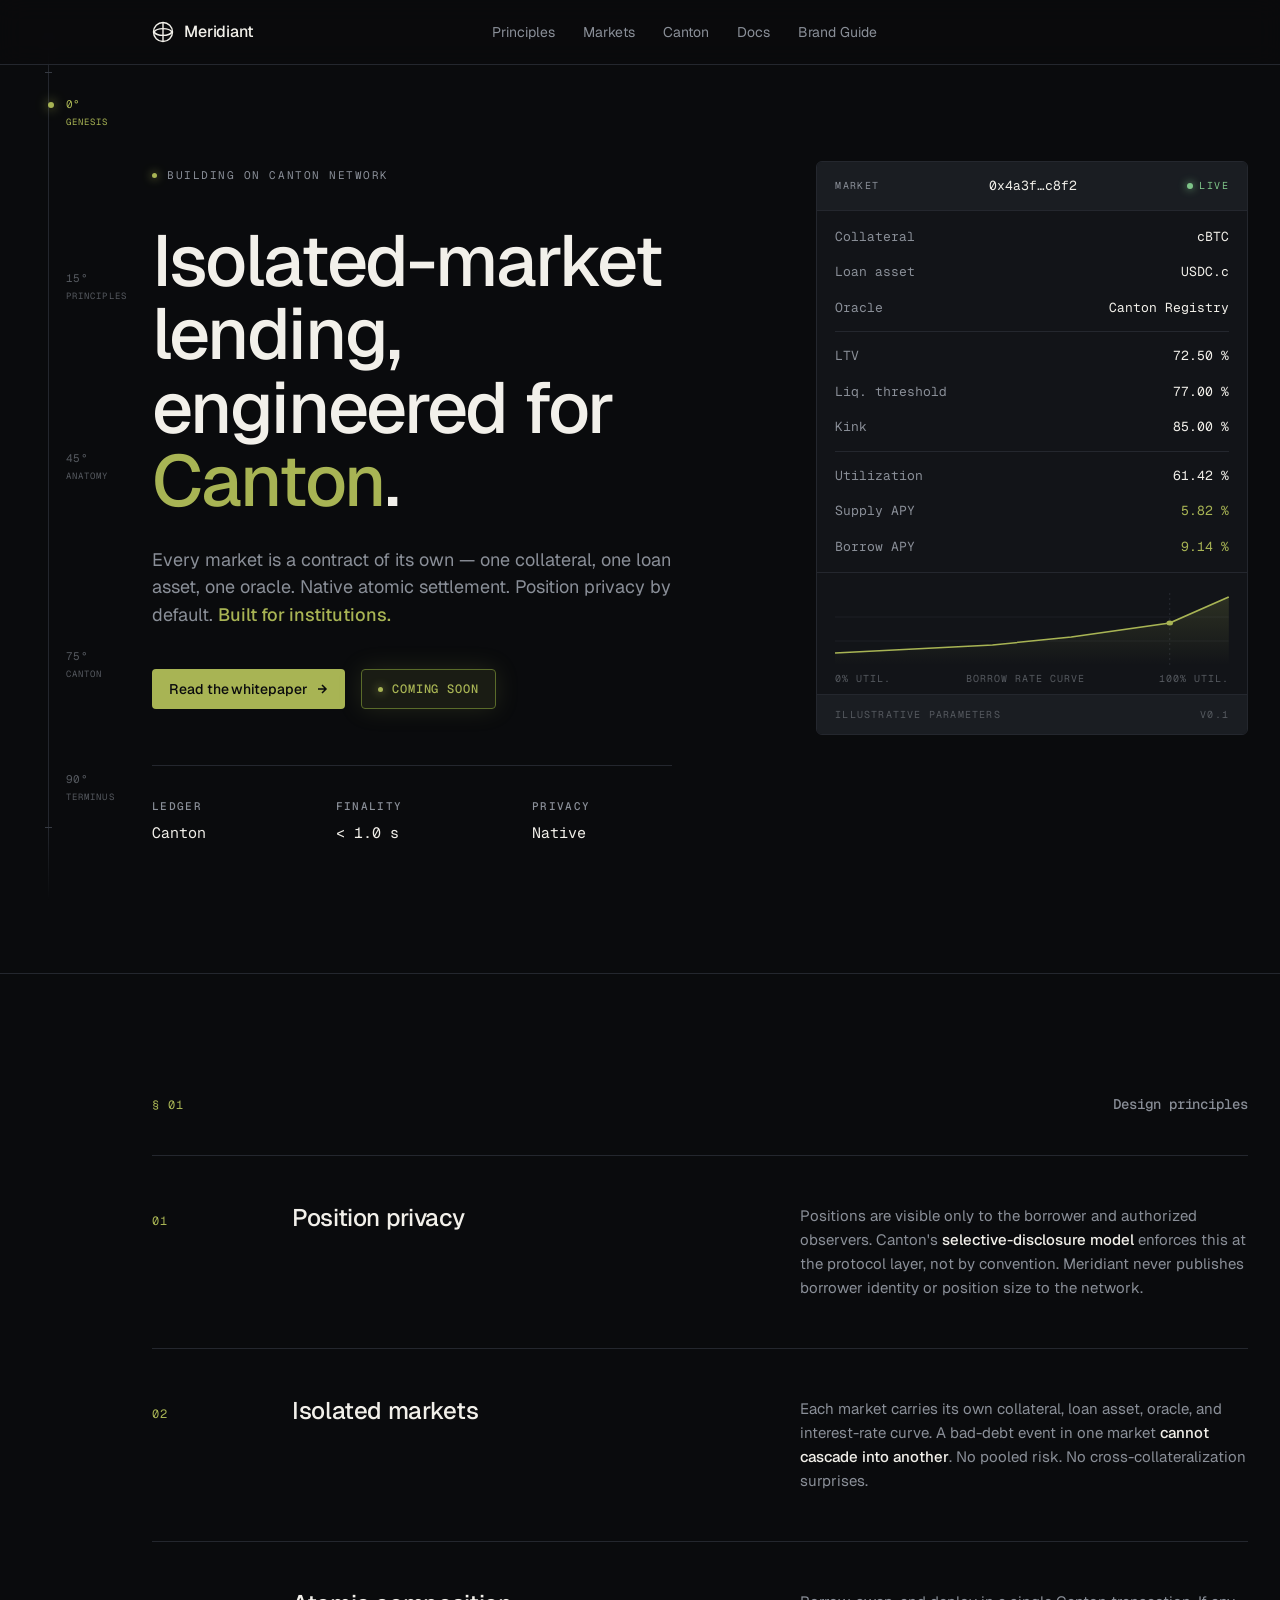
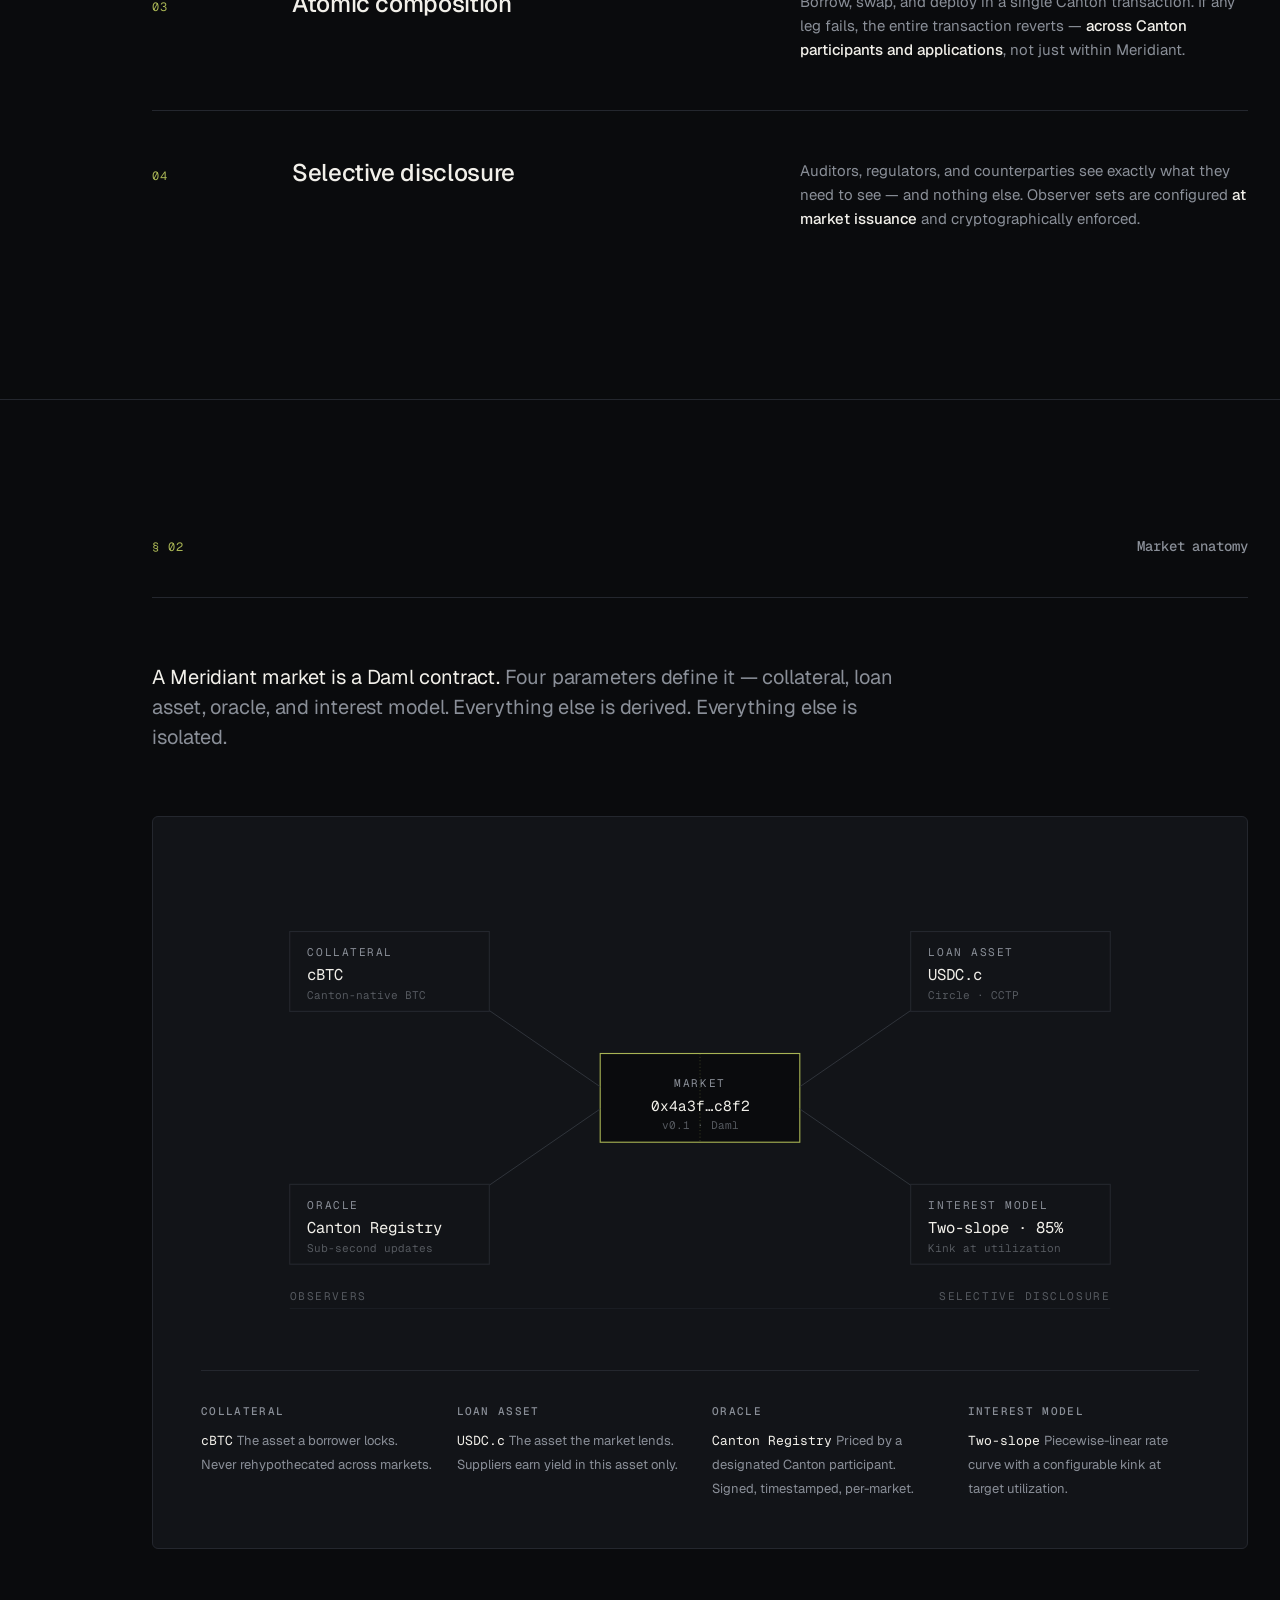
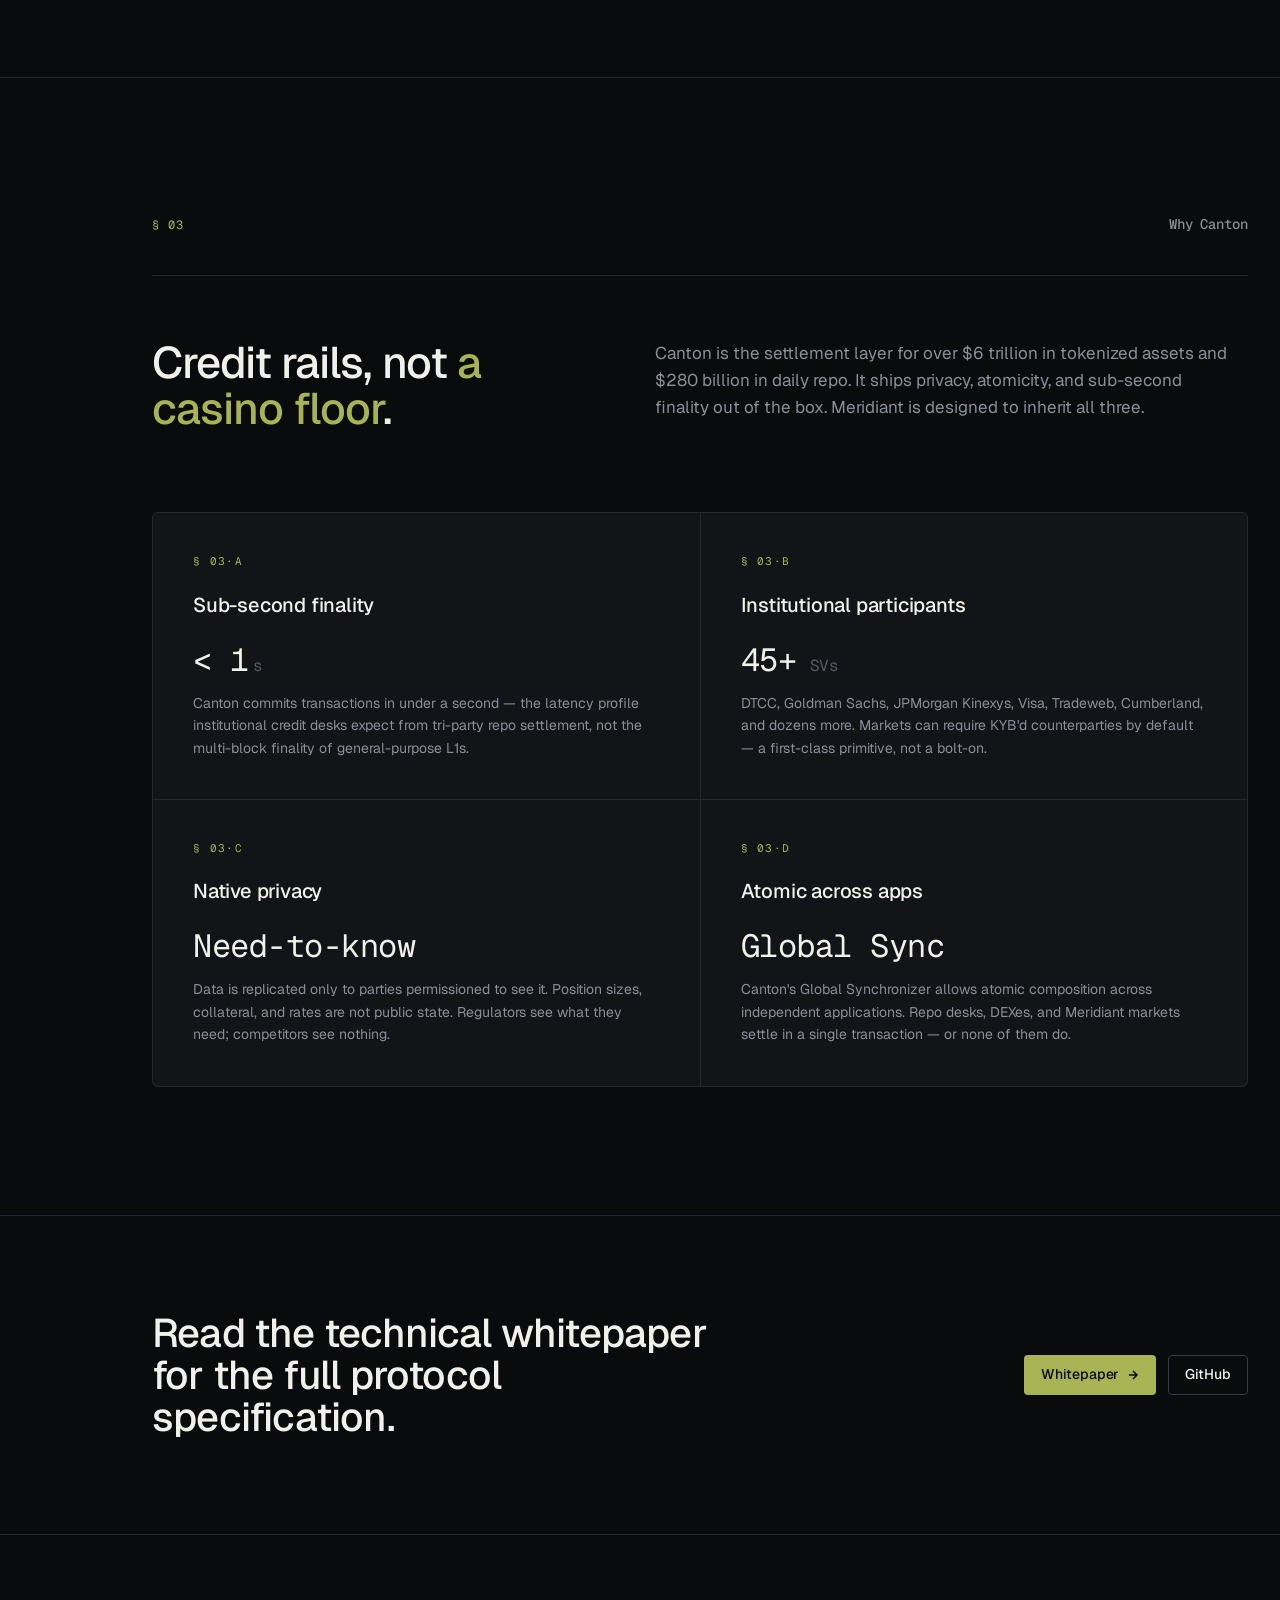
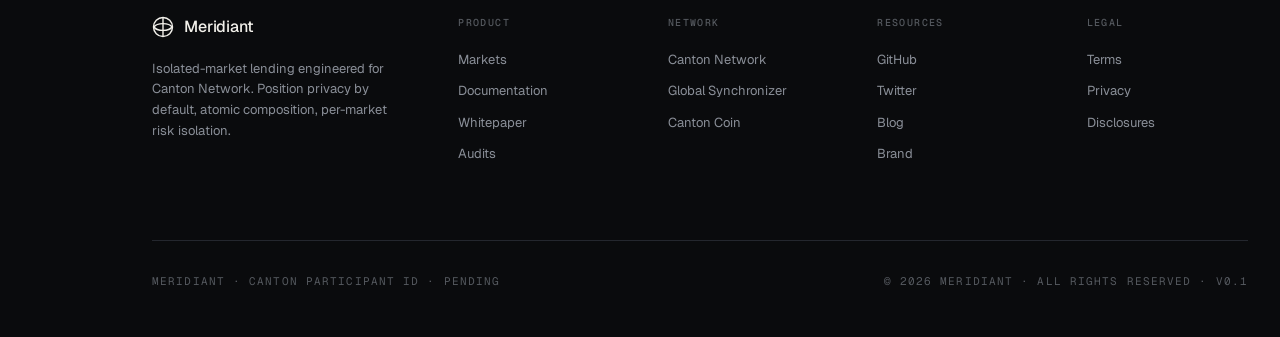
==== commit 8f3377a2: "Preserve navbar spacing after removing Whitepaper button Swap the removed anchor for an invisible, n" ====
--- a/index.html
+++ b/index.html
@@ -886,6 +886,10 @@
       <a href="#" aria-label="Documentation">Docs</a>
       <a href="/brand-guide" aria-label="Brand Guide">Brand Guide</a>
     </div>
+    <span class="btn btn-secondary" style="visibility:hidden;" aria-hidden="true" tabindex="-1">
+      Whitepaper
+      <svg class="btn-arrow" viewBox="0 0 12 12" aria-hidden="true"><path d="M2 6h8M6 2l4 4-4 4"/></svg>
+    </span>
   </div>
 </nav>
 
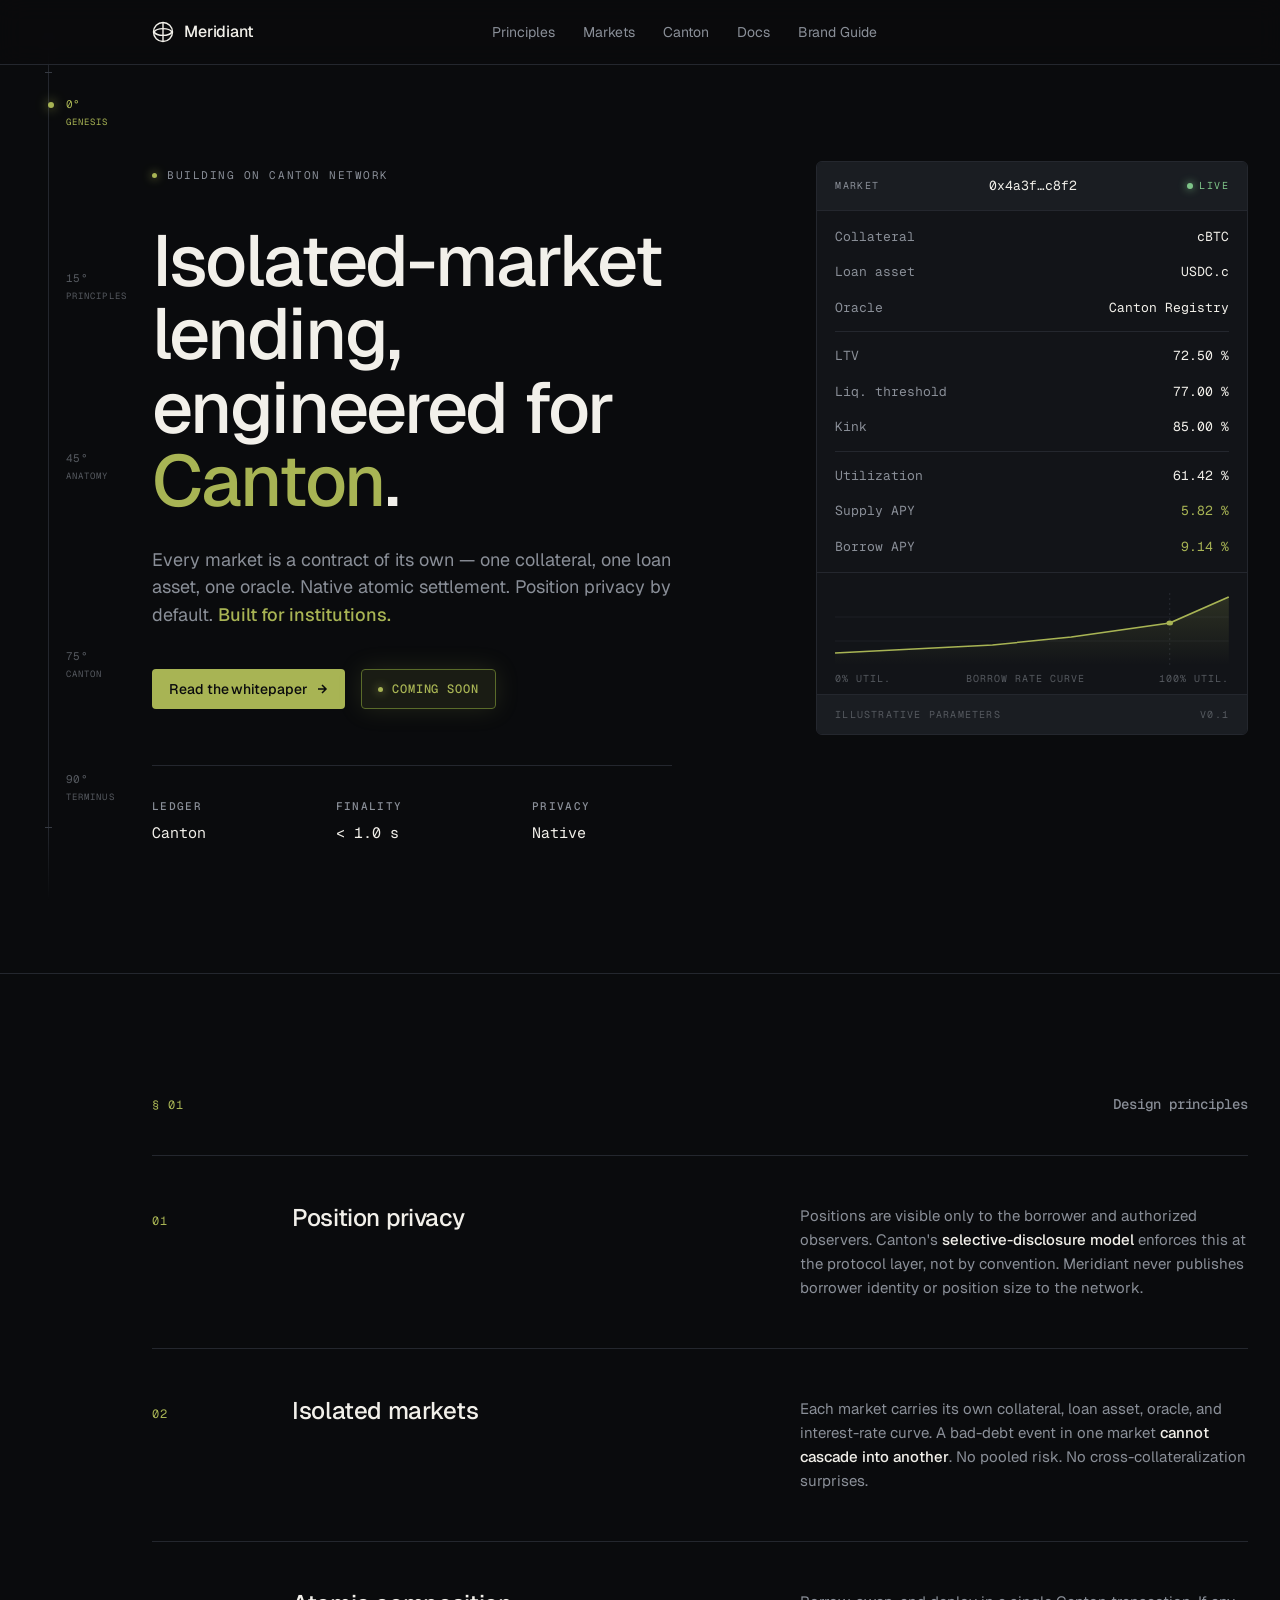
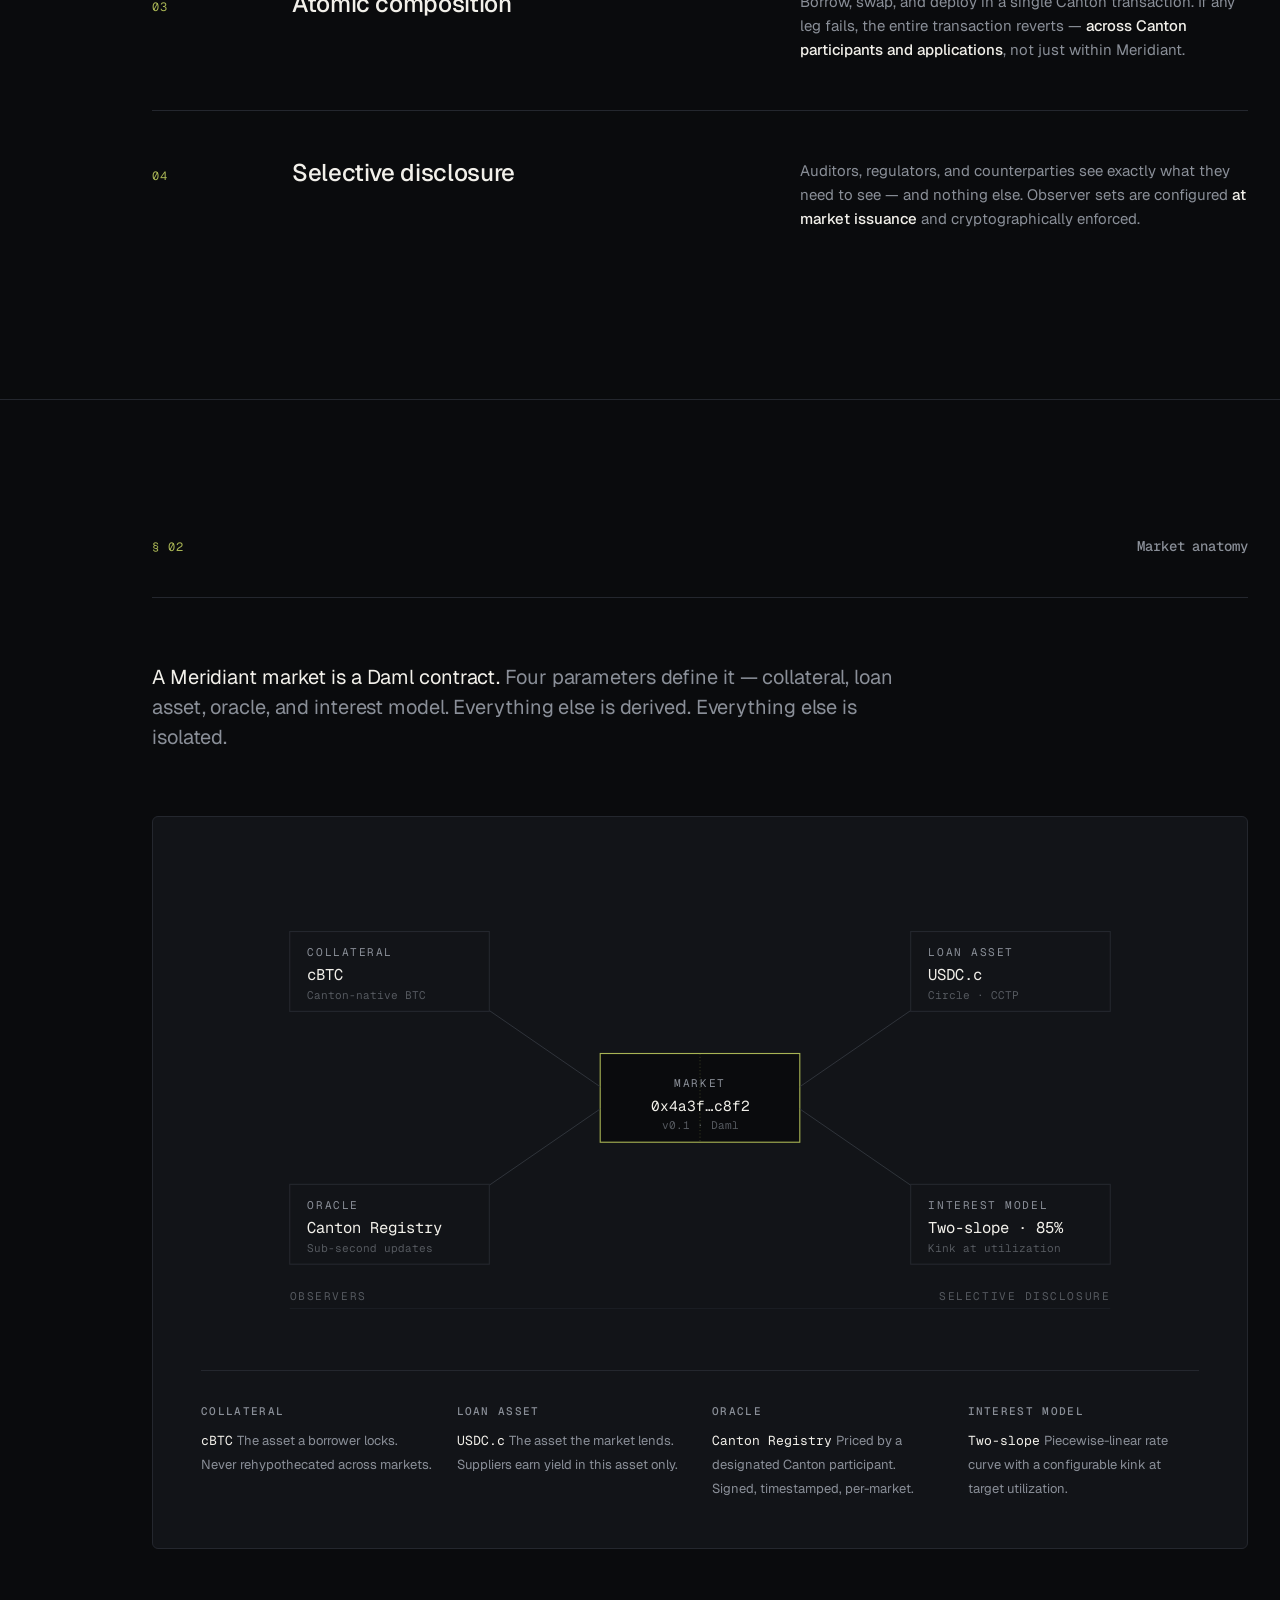
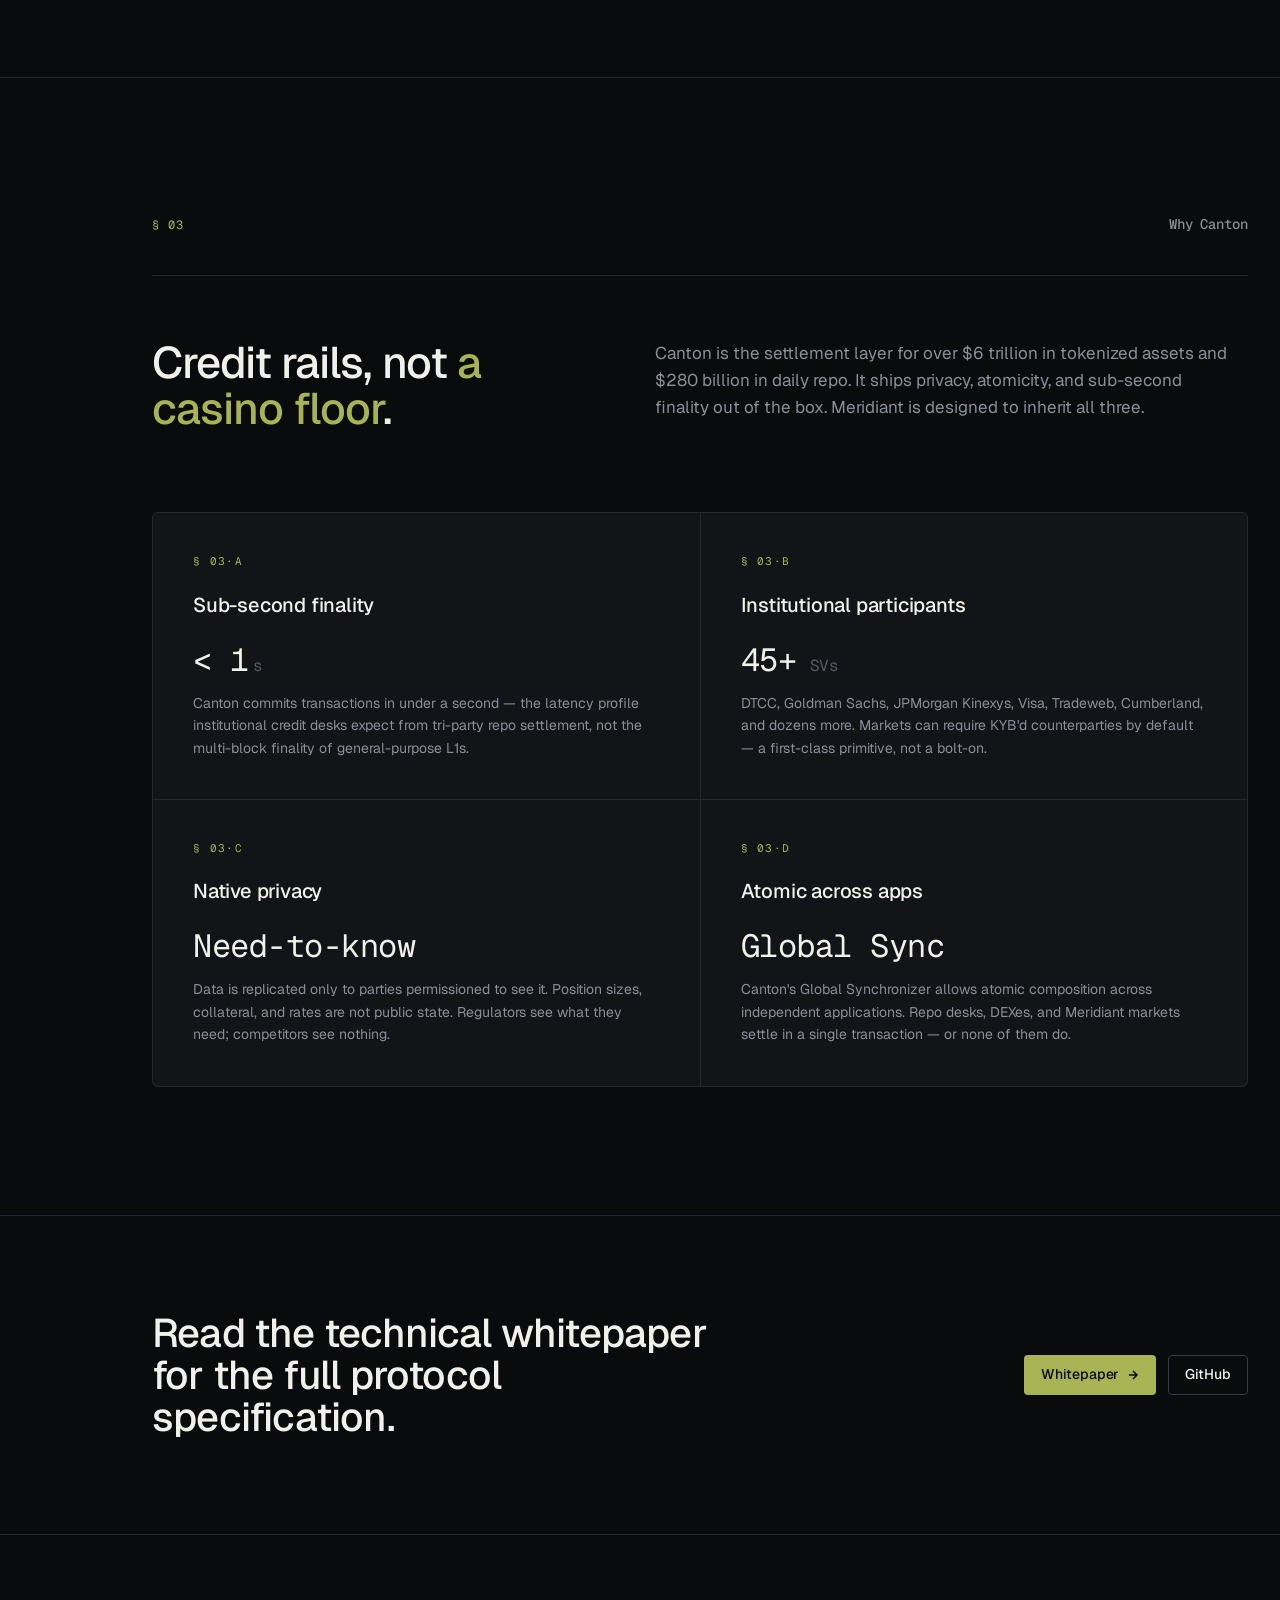
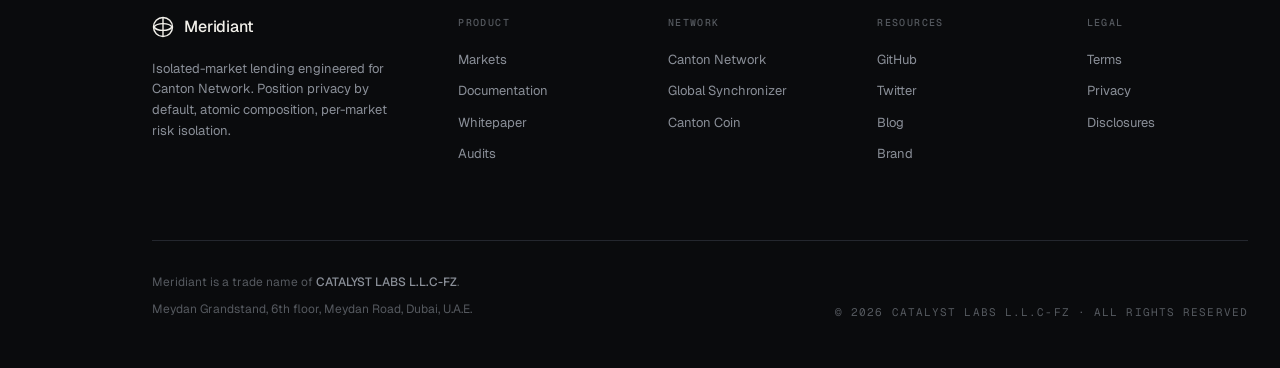
==== commit 02adf69f: "Add Catalyst Labs legal entity disclosure to the footer. Co-authored-by: Cursor <cursoragent@cursor." ====
--- a/index.html
+++ b/index.html
@@ -650,14 +650,34 @@
   .footer-meta {
     display: flex;
     justify-content: space-between;
+    align-items: flex-end;
+    gap: 32px;
     padding-top: 32px;
+    flex-wrap: wrap;
+  }
+  .footer-legal {
+    max-width: 52ch;
+  }
+  .footer-legal p {
+    margin: 0;
+    font-size: 12px;
+    line-height: 1.65;
+    color: var(--text-3);
+  }
+  .footer-legal p + p {
+    margin-top: 8px;
+  }
+  .footer-legal .entity {
+    color: var(--text-2);
+    font-weight: 500;
+  }
+  .footer-copy {
     font-family: var(--mono);
     font-size: 11px;
     letter-spacing: 0.1em;
     color: var(--text-3);
     text-transform: uppercase;
-    flex-wrap: wrap;
-    gap: 16px;
+    white-space: nowrap;
   }
 
   /* ---------- Whitepaper modal ---------- */
@@ -835,6 +855,7 @@
     .cta-strip .wrap { grid-template-columns: 1fr; }
     .cta-strip h3 { font-size: 28px; }
     .footer-grid { grid-template-columns: 1fr 1fr; gap: 32px; }
+    .footer-meta { align-items: flex-start; flex-direction: column; gap: 20px; }
     .section-head { grid-template-columns: 1fr; gap: 8px; padding: 24px 0; }
     .section-title { text-align: left; }
     .nav-links { display: none; }
@@ -1210,8 +1231,11 @@
       </div>
     </div>
     <div class="footer-meta">
-      <span>Meridiant · Canton Participant ID · Pending</span>
-      <span>© 2026 Meridiant · All rights reserved · v0.1</span>
+      <div class="footer-legal">
+        <p>Meridiant is a trade name of <span class="entity">CATALYST LABS L.L.C-FZ</span>.</p>
+        <p>Meydan Grandstand, 6th floor, Meydan Road, Dubai, U.A.E.</p>
+      </div>
+      <span class="footer-copy">© 2026 Catalyst Labs L.L.C-FZ · All rights reserved</span>
     </div>
   </div>
 </footer>
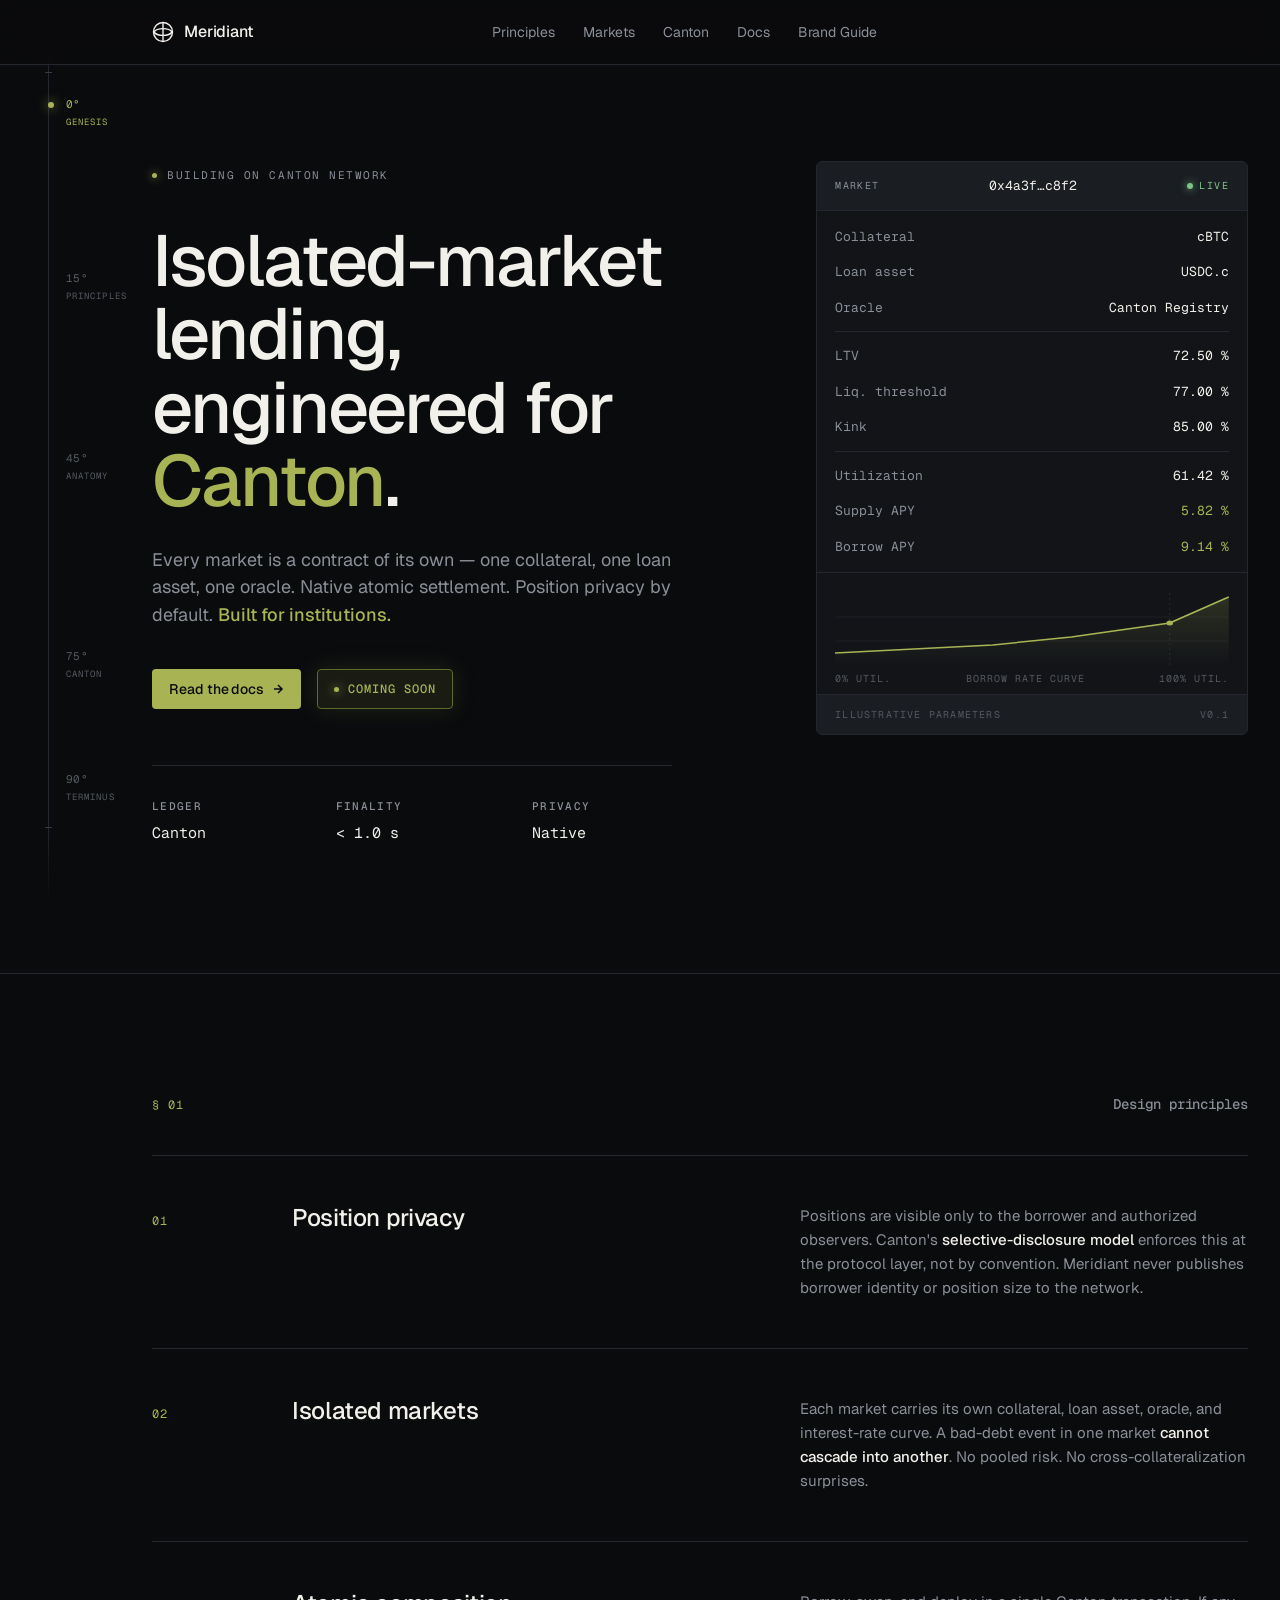
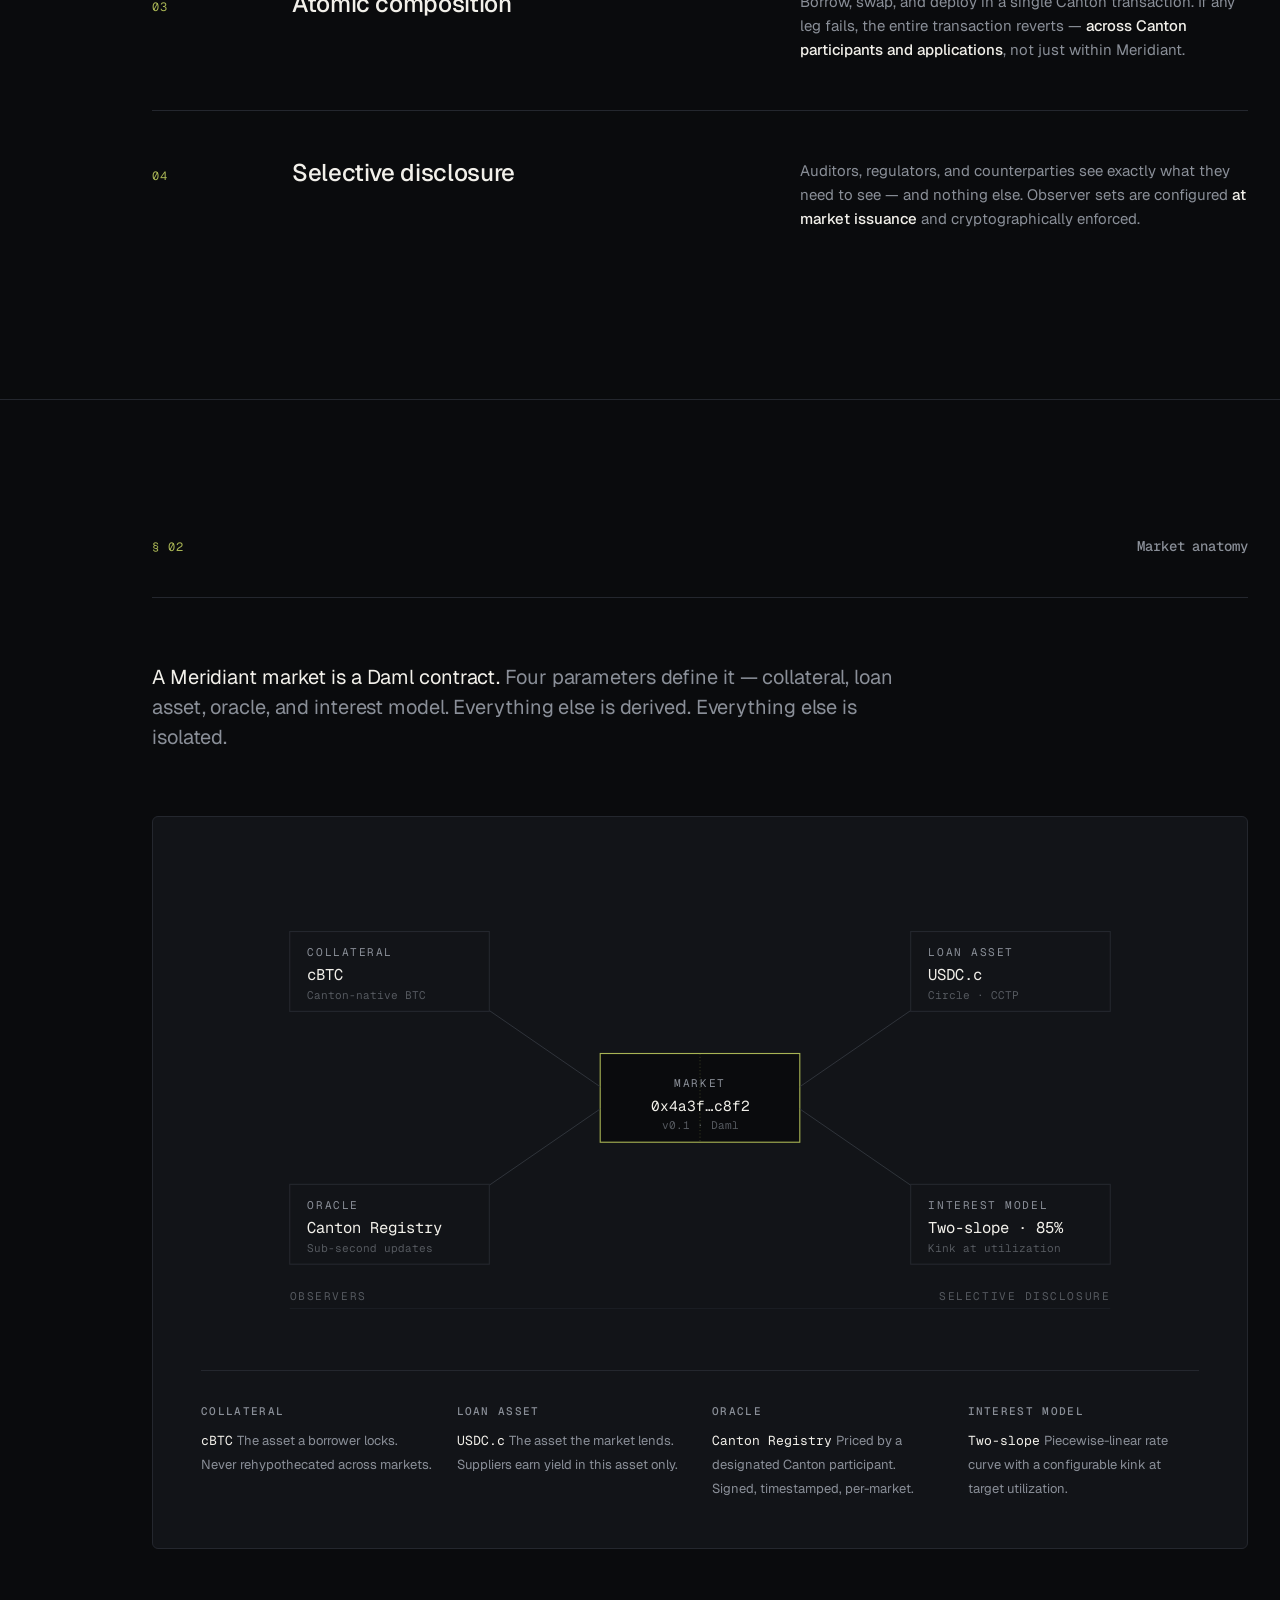
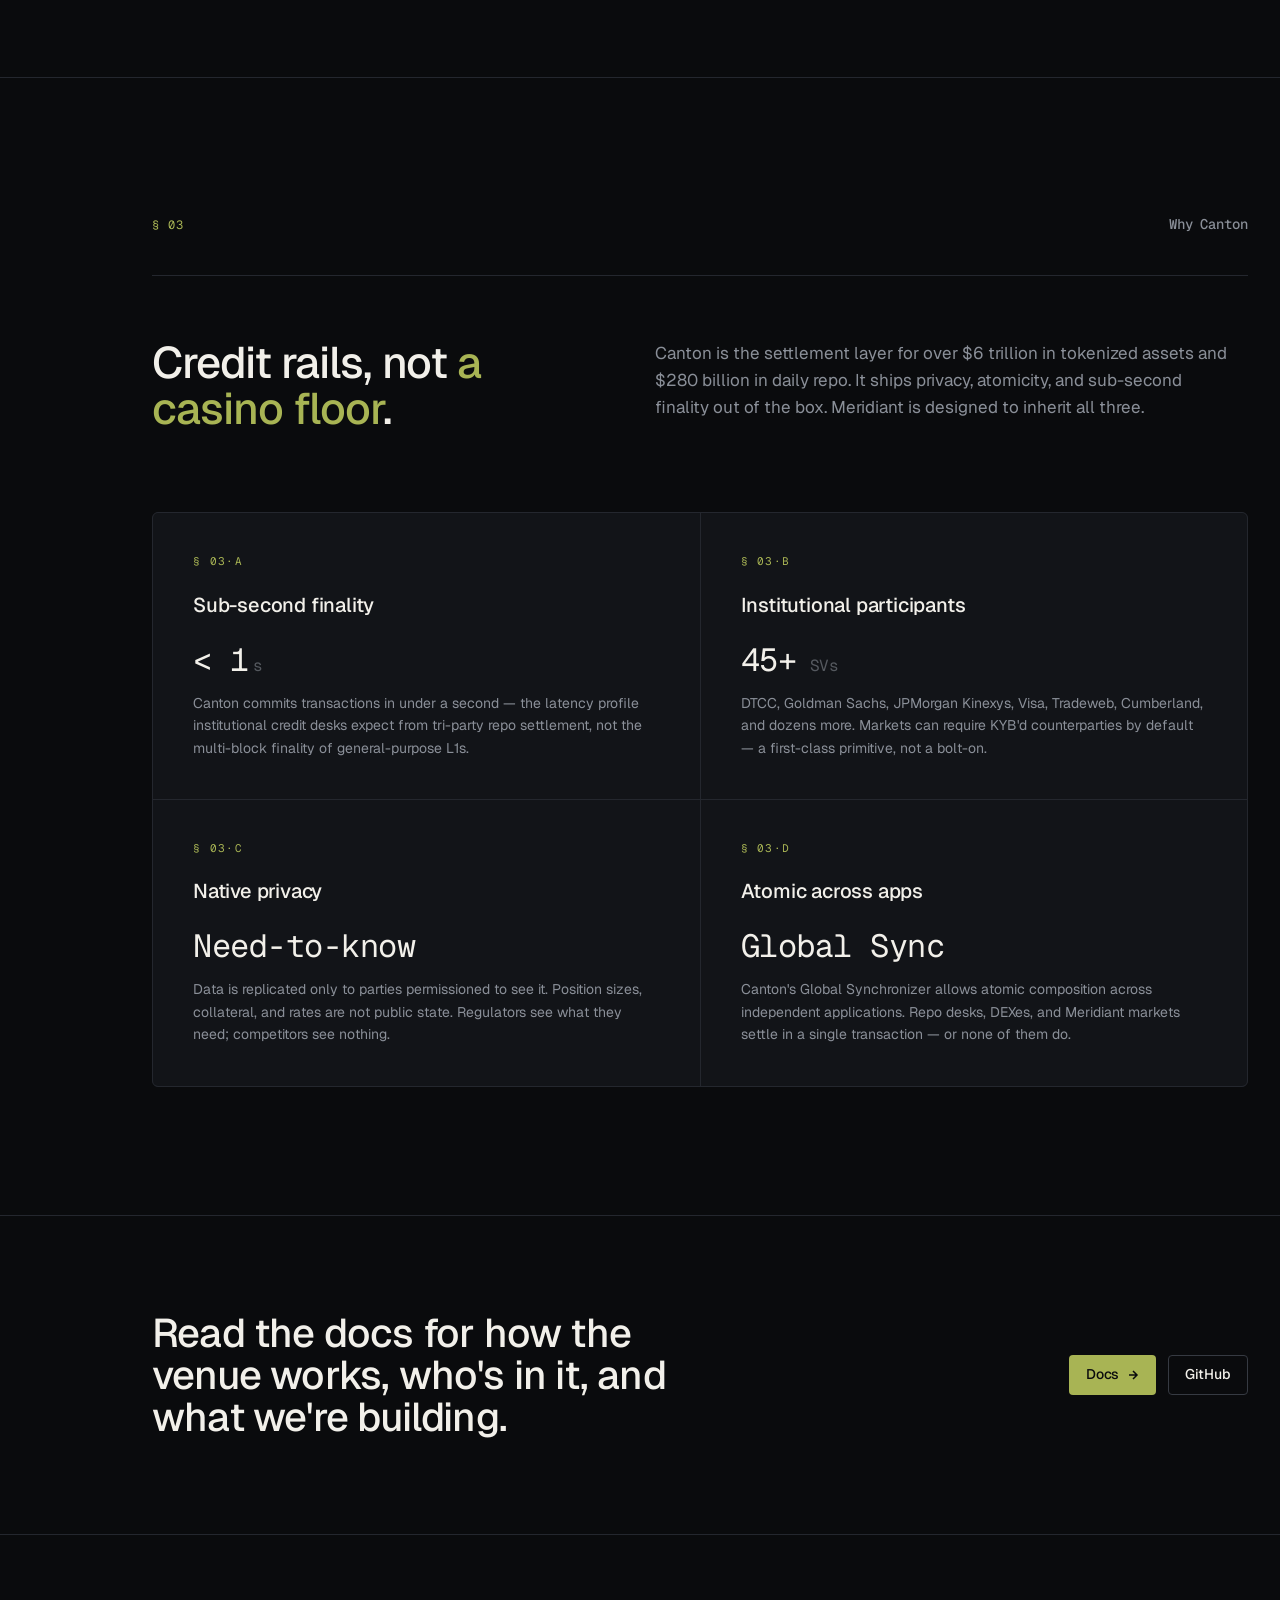
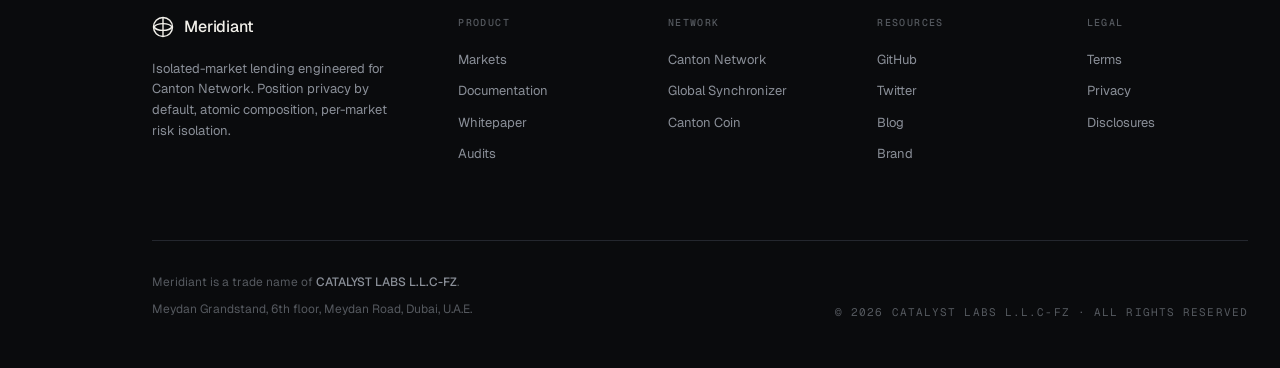
==== commit 9f9ba9ae: "Link docs and whitepaper CTAs to docs.meridiant.xyz. The waitlist modal is no longer needed now that" ====
--- a/index.html
+++ b/index.html
@@ -680,165 +680,6 @@
     white-space: nowrap;
   }
 
-  /* ---------- Whitepaper modal ---------- */
-  .modal-overlay {
-    position: fixed;
-    inset: 0;
-    z-index: 100;
-    display: grid;
-    place-items: center;
-    padding: 24px;
-    background: rgba(10, 11, 13, 0.72);
-    backdrop-filter: blur(6px);
-    -webkit-backdrop-filter: blur(6px);
-    opacity: 0;
-    visibility: hidden;
-    transition: opacity 220ms ease, visibility 220ms ease;
-  }
-  .modal-overlay.open {
-    opacity: 1;
-    visibility: visible;
-  }
-  .modal-box,
-  .success-box {
-    grid-area: 1 / 1;
-    position: relative;
-    width: 100%;
-    max-width: 440px;
-    background: var(--surface);
-    border: 1px solid var(--line);
-    border-radius: 8px;
-    padding: 48px 40px 40px;
-    text-align: center;
-    transform: translateY(10px) scale(0.98);
-    transition: opacity 220ms ease, transform 220ms ease, visibility 220ms ease;
-  }
-  .modal-overlay.open .modal-box {
-    transform: translateY(0) scale(1);
-  }
-  .modal-close {
-    position: absolute;
-    top: 16px;
-    right: 16px;
-    width: 32px;
-    height: 32px;
-    display: inline-flex;
-    align-items: center;
-    justify-content: center;
-    background: transparent;
-    border: 1px solid var(--line);
-    border-radius: 4px;
-    color: var(--text-2);
-    cursor: pointer;
-    transition: color 150ms ease, border-color 150ms ease;
-  }
-  .modal-close:hover {
-    color: var(--text);
-    border-color: var(--line-strong);
-  }
-  .modal-icon {
-    width: 32px;
-    height: 32px;
-    color: var(--signal);
-    margin: 0 auto 24px;
-    display: block;
-  }
-  .modal-eyebrow {
-    color: var(--signal);
-    margin: 0 0 14px;
-  }
-  .modal-title {
-    font-size: 24px;
-    line-height: 1.25;
-    letter-spacing: -0.015em;
-    font-weight: 500;
-    margin: 0 0 14px;
-  }
-  .modal-body {
-    font-size: 14px;
-    line-height: 1.6;
-    color: var(--text-2);
-    margin: 0 0 28px;
-  }
-  .modal-form {
-    display: flex;
-    flex-direction: column;
-    gap: 10px;
-  }
-  .modal-input {
-    height: 44px;
-    padding: 0 14px;
-    background: var(--surface-2);
-    border: 1px solid var(--line);
-    border-radius: 4px;
-    color: var(--text);
-    font-family: var(--sans);
-    font-size: 14px;
-    transition: border-color 150ms ease;
-  }
-  .modal-input::placeholder { color: var(--text-3); }
-  .modal-input:focus {
-    outline: none;
-    border-color: var(--signal-dim);
-  }
-  .modal-input.error {
-    border-color: var(--neg);
-  }
-  .modal-error {
-    margin: -2px 0 0;
-    font-size: 12px;
-    text-align: left;
-    color: var(--neg);
-  }
-  .modal-submit {
-    width: 100%;
-    justify-content: center;
-  }
-
-  .modal-overlay.success .modal-box {
-    opacity: 0;
-    visibility: hidden;
-    transform: translateY(-6px) scale(0.96);
-    pointer-events: none;
-  }
-  .success-box {
-    opacity: 0;
-    visibility: hidden;
-    transform: translateY(10px) scale(0.96);
-    pointer-events: none;
-    transition-delay: 100ms;
-  }
-  .modal-overlay.success .success-box {
-    opacity: 1;
-    visibility: visible;
-    transform: translateY(0) scale(1);
-    pointer-events: auto;
-  }
-  .success-box-icon {
-    width: 32px;
-    height: 32px;
-    color: var(--signal);
-    margin: 0 auto 24px;
-    display: block;
-  }
-  .success-box-title {
-    font-size: 24px;
-    line-height: 1.25;
-    letter-spacing: -0.015em;
-    font-weight: 500;
-    margin: 0 0 14px;
-  }
-  .success-box-body {
-    font-size: 14px;
-    line-height: 1.6;
-    color: var(--text-2);
-    margin: 0 0 28px;
-  }
-  .success-box-back {
-    width: 100%;
-    justify-content: center;
-  }
-
   /* ---------- Responsive ---------- */
   @media (max-width: 900px) {
     .wrap { padding: 0 20px; }
@@ -904,7 +745,7 @@
       <a href="#principles">Principles</a>
       <a href="#anatomy">Markets</a>
       <a href="#canton">Canton</a>
-      <a href="#" aria-label="Documentation">Docs</a>
+      <a href="https://docs.meridiant.xyz/" target="_blank" rel="noopener noreferrer" aria-label="Documentation">Docs</a>
       <a href="/brand-guide" aria-label="Brand Guide">Brand Guide</a>
     </div>
     <span class="btn btn-secondary" style="visibility:hidden;" aria-hidden="true" tabindex="-1">
@@ -923,8 +764,8 @@
         <h1 class="headline">Isolated-market lending, engineered for <em class="accent">Canton</em>.</h1>
         <p class="sub">Every market is a contract of its own — one collateral, one loan asset, one oracle. Native atomic settlement. Position privacy by default. <span class="highlight">Built for institutions.</span></p>
         <div class="hero-ctas">
-          <a href="#" class="btn btn-primary js-whitepaper-trigger">
-            Read the whitepaper
+          <a href="https://docs.meridiant.xyz/" class="btn btn-primary" target="_blank" rel="noopener noreferrer">
+            Read the docs
             <svg class="btn-arrow" viewBox="0 0 12 12" aria-hidden="true"><path d="M2 6h8M6 2l4 4-4 4"/></svg>
           </a>
           <span class="coming-soon"><span class="dot"></span>Coming soon</span>
@@ -1176,10 +1017,10 @@
 <!-- ---------- CTA strip ---------- -->
 <section class="cta-strip">
   <div class="wrap">
-    <h3>Read the technical whitepaper for the full protocol specification.</h3>
+    <h3>Read the docs for how the venue works, who's in it, and what we're building.</h3>
     <div class="actions">
-      <a href="#" class="btn btn-primary js-whitepaper-trigger">
-        Whitepaper
+      <a href="https://docs.meridiant.xyz/" class="btn btn-primary" target="_blank" rel="noopener noreferrer">
+        Docs
         <svg class="btn-arrow" viewBox="0 0 12 12" aria-hidden="true"><path d="M2 6h8M6 2l4 4-4 4"/></svg>
       </a>
       <a href="#" class="btn btn-secondary">GitHub</a>
@@ -1206,8 +1047,8 @@
       <div class="footer-col">
         <h5>Product</h5>
         <a href="#">Markets</a>
-        <a href="#">Documentation</a>
-        <a href="#" class="js-whitepaper-trigger">Whitepaper</a>
+        <a href="https://docs.meridiant.xyz/" target="_blank" rel="noopener noreferrer">Documentation</a>
+        <a href="https://docs.meridiant.xyz/" target="_blank" rel="noopener noreferrer">Whitepaper</a>
         <a href="#">Audits</a>
       </div>
       <div class="footer-col">
@@ -1240,51 +1081,6 @@
   </div>
 </footer>
 
-<!-- ---------- Whitepaper modal ---------- -->
-<div class="modal-overlay" id="whitepaperModal" aria-hidden="true">
-  <div class="modal-box" role="dialog" aria-modal="true" aria-labelledby="whitepaperModalTitle">
-    <button class="modal-close" type="button" aria-label="Close">
-      <svg viewBox="0 0 16 16" width="14" height="14" aria-hidden="true"><path d="M2 2l12 12M14 2L2 14" stroke="currentColor" stroke-width="1.4" fill="none"/></svg>
-    </button>
-
-    <svg class="modal-icon" viewBox="0 0 22 22" fill="none" stroke="currentColor" stroke-width="1.4" aria-hidden="true">
-      <circle cx="11" cy="11" r="9.5"/>
-      <line x1="11" y1="1.5" x2="11" y2="20.5"/>
-      <path d="M2 11 A9.5 5 0 0 0 20 11"/>
-      <path d="M2 11 A9.5 5 0 0 1 20 11"/>
-    </svg>
-
-    <p class="micro modal-eyebrow">Early access</p>
-    <h3 id="whitepaperModalTitle" class="modal-title">The Meridiant whitepaper is coming soon.</h3>
-    <p class="modal-body">The full spec is almost ready. Leave your email and we'll send it your way.</p>
-
-    <form class="modal-form" id="whitepaperForm" novalidate>
-      <input type="email" class="modal-input" name="email" placeholder="you@institution.com" aria-label="Email address" required>
-      <p class="modal-error" hidden></p>
-      <button type="submit" class="btn btn-primary modal-submit">
-        Notify me
-        <svg class="btn-arrow" viewBox="0 0 12 12" aria-hidden="true"><path d="M2 6h8M6 2l4 4-4 4"/></svg>
-      </button>
-    </form>
-  </div>
-
-  <div class="success-box" aria-hidden="true">
-    <button class="modal-close success-box-close" type="button" aria-label="Close">
-      <svg viewBox="0 0 16 16" width="14" height="14" aria-hidden="true"><path d="M2 2l12 12M14 2L2 14" stroke="currentColor" stroke-width="1.4" fill="none"/></svg>
-    </button>
-
-    <svg class="success-box-icon" viewBox="0 0 24 24" fill="none" stroke="currentColor" stroke-width="1.4" aria-hidden="true">
-      <circle cx="12" cy="12" r="10.5"/>
-      <path d="M7 12.5l3.2 3.2L17 9"/>
-    </svg>
-
-    <p class="micro modal-eyebrow">Thank you</p>
-    <h3 class="success-box-title">You're on the list.</h3>
-    <p class="success-box-body">We'll email you the whitepaper as soon as it's ready.</p>
-    <button type="button" class="btn btn-secondary success-box-back">Back to site</button>
-  </div>
-</div>
-
 <script>
   // Meridian labels: highlight the section closest to viewport center.
   (function() {
@@ -1304,86 +1100,6 @@
 
     sections.forEach(s => io.observe(s));
   })();
-
-  // Whitepaper modal
-  (function() {
-    const overlay = document.getElementById('whitepaperModal');
-    if (!overlay) return;
-    const box = overlay.querySelector('.modal-box');
-    const successBox = overlay.querySelector('.success-box');
-    const closeBtns = overlay.querySelectorAll('.modal-close');
-    const backBtn = overlay.querySelector('.success-box-back');
-    const form = document.getElementById('whitepaperForm');
-    const input = form.querySelector('.modal-input');
-    const error = form.querySelector('.modal-error');
-    const triggers = document.querySelectorAll('.js-whitepaper-trigger');
-    let lastFocused = null;
-
-    function showError(message) {
-      input.classList.add('error');
-      error.textContent = message;
-      error.hidden = false;
-    }
-
-    function clearError() {
-      input.classList.remove('error');
-      error.hidden = true;
-    }
-
-    function resetModal() {
-      overlay.classList.remove('success');
-      box.setAttribute('aria-hidden', 'false');
-      successBox.setAttribute('aria-hidden', 'true');
-      form.reset();
-      clearError();
-    }
-
-    function openModal(e) {
-      if (e) e.preventDefault();
-      lastFocused = document.activeElement;
-      resetModal();
-      overlay.classList.add('open');
-      overlay.setAttribute('aria-hidden', 'false');
-      document.body.style.overflow = 'hidden';
-      setTimeout(() => input.focus(), 240);
-    }
-
-    function closeModal() {
-      overlay.classList.remove('open');
-      overlay.setAttribute('aria-hidden', 'true');
-      document.body.style.overflow = '';
-      if (lastFocused) lastFocused.focus();
-    }
-
-    triggers.forEach(t => t.addEventListener('click', openModal));
-    closeBtns.forEach(btn => btn.addEventListener('click', closeModal));
-    backBtn.addEventListener('click', closeModal);
-    overlay.addEventListener('click', (e) => {
-      if (e.target === overlay) closeModal();
-    });
-    document.addEventListener('keydown', (e) => {
-      if (e.key === 'Escape' && overlay.classList.contains('open')) closeModal();
-    });
-    input.addEventListener('input', clearError);
-
-    form.addEventListener('submit', (e) => {
-      e.preventDefault();
-      if (input.value.trim() === '') {
-        showError('Please enter your email address.');
-        input.focus();
-        return;
-      }
-      if (!input.checkValidity()) {
-        showError('Please enter a valid email address.');
-        input.focus();
-        return;
-      }
-      clearError();
-      overlay.classList.add('success');
-      box.setAttribute('aria-hidden', 'true');
-      successBox.setAttribute('aria-hidden', 'false');
-    });
-  })();
 </script>
 
 </body>
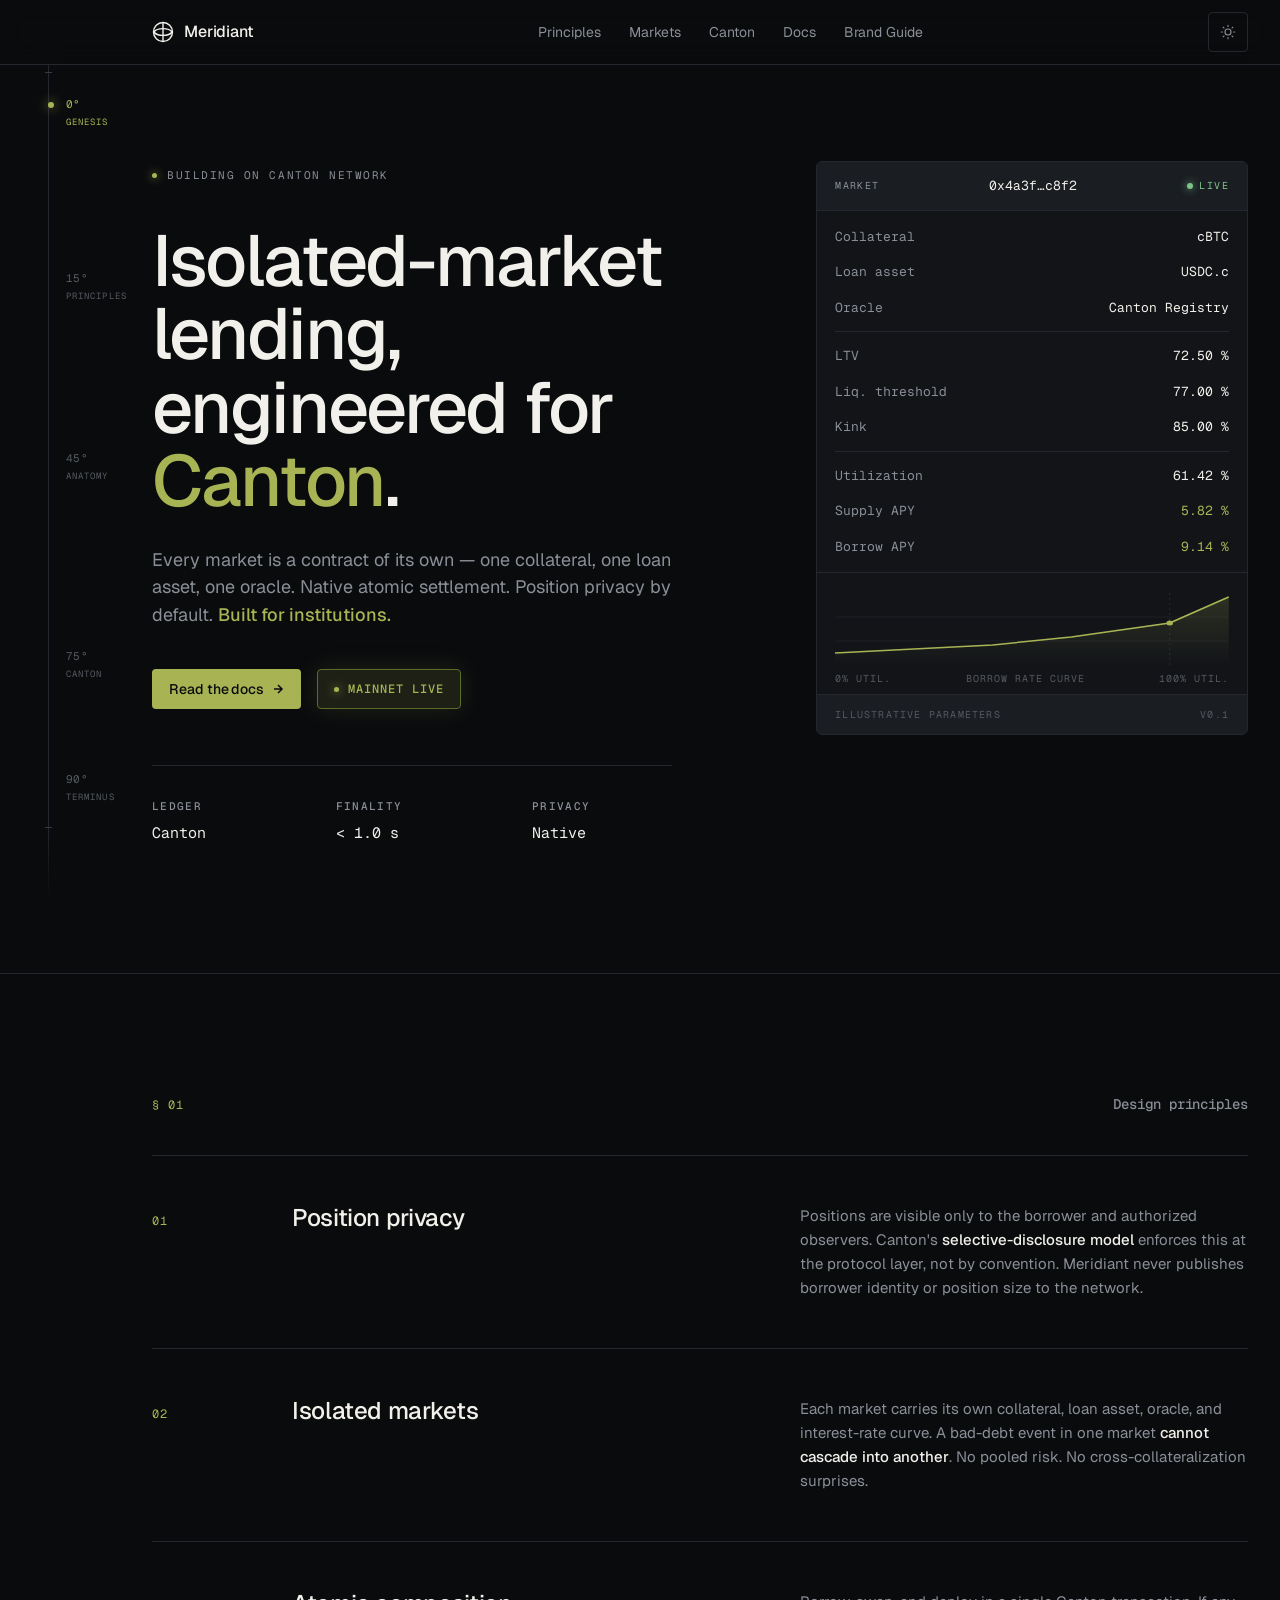
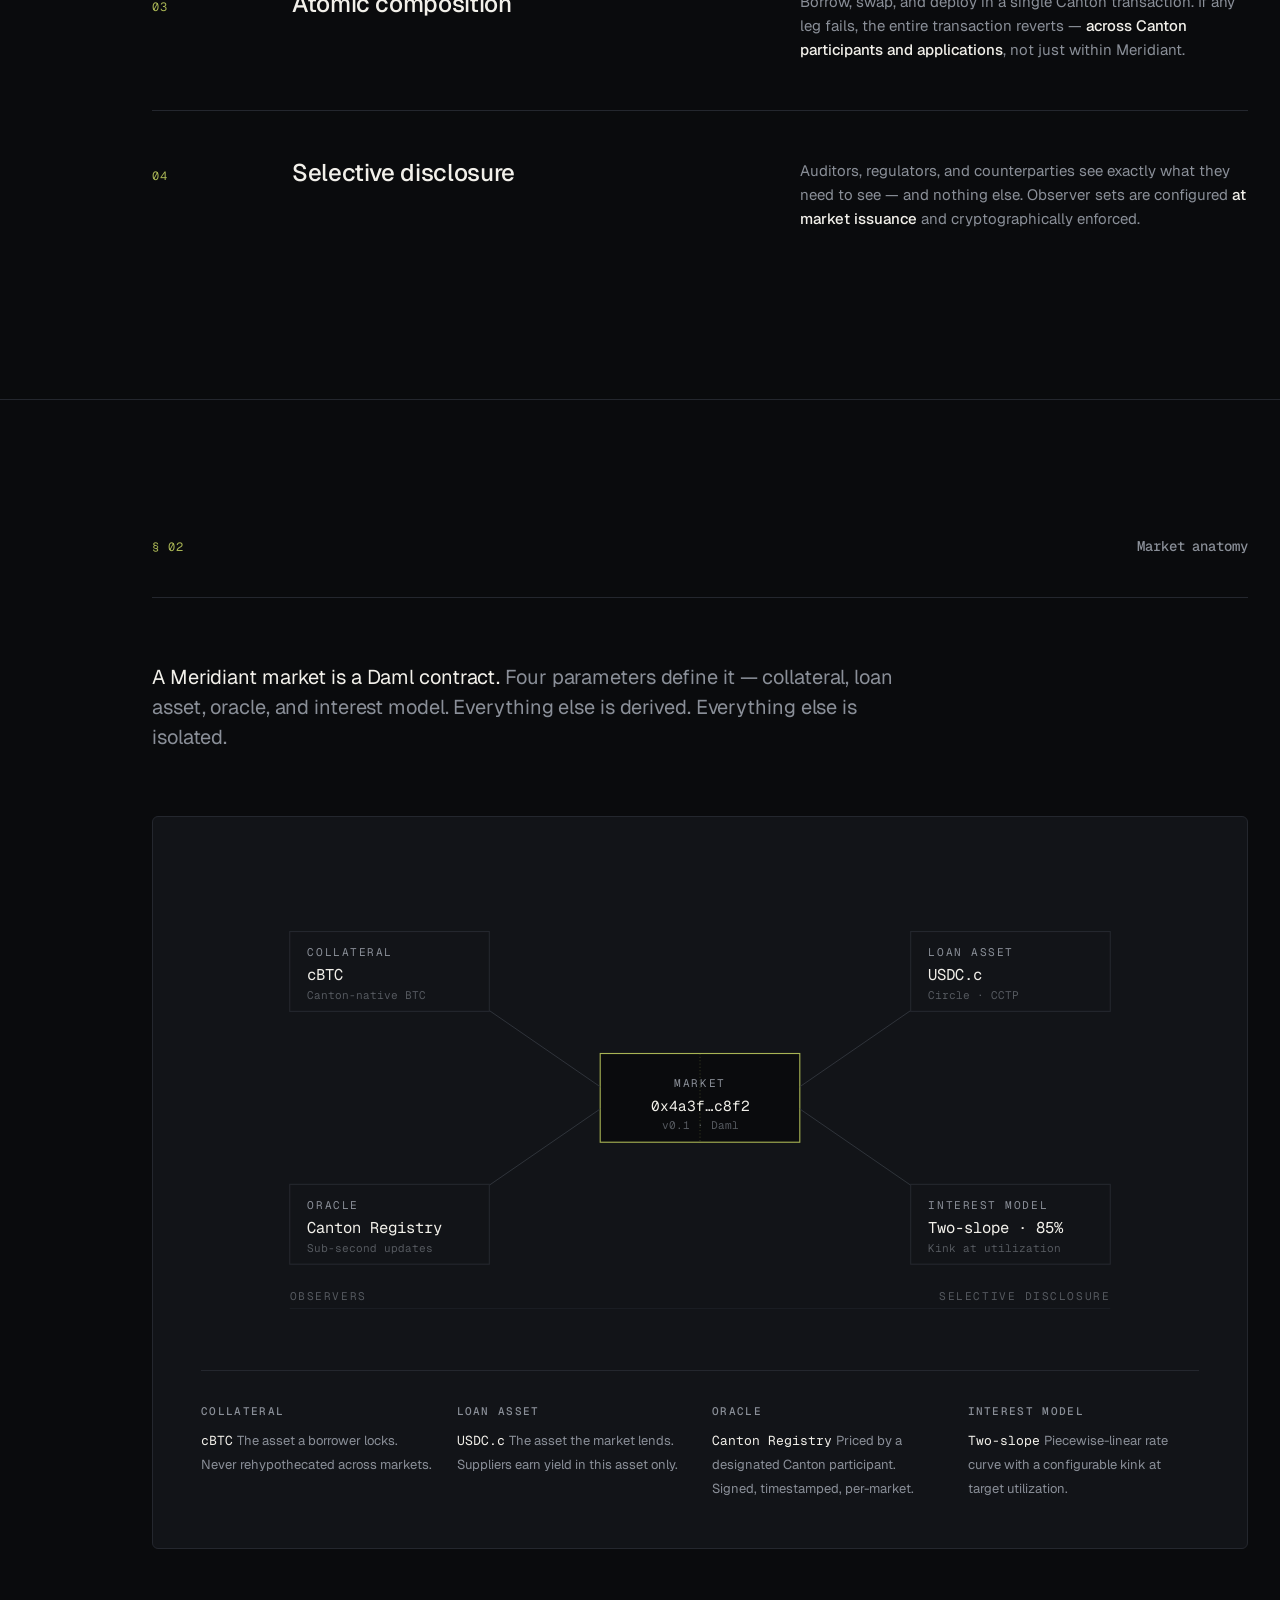
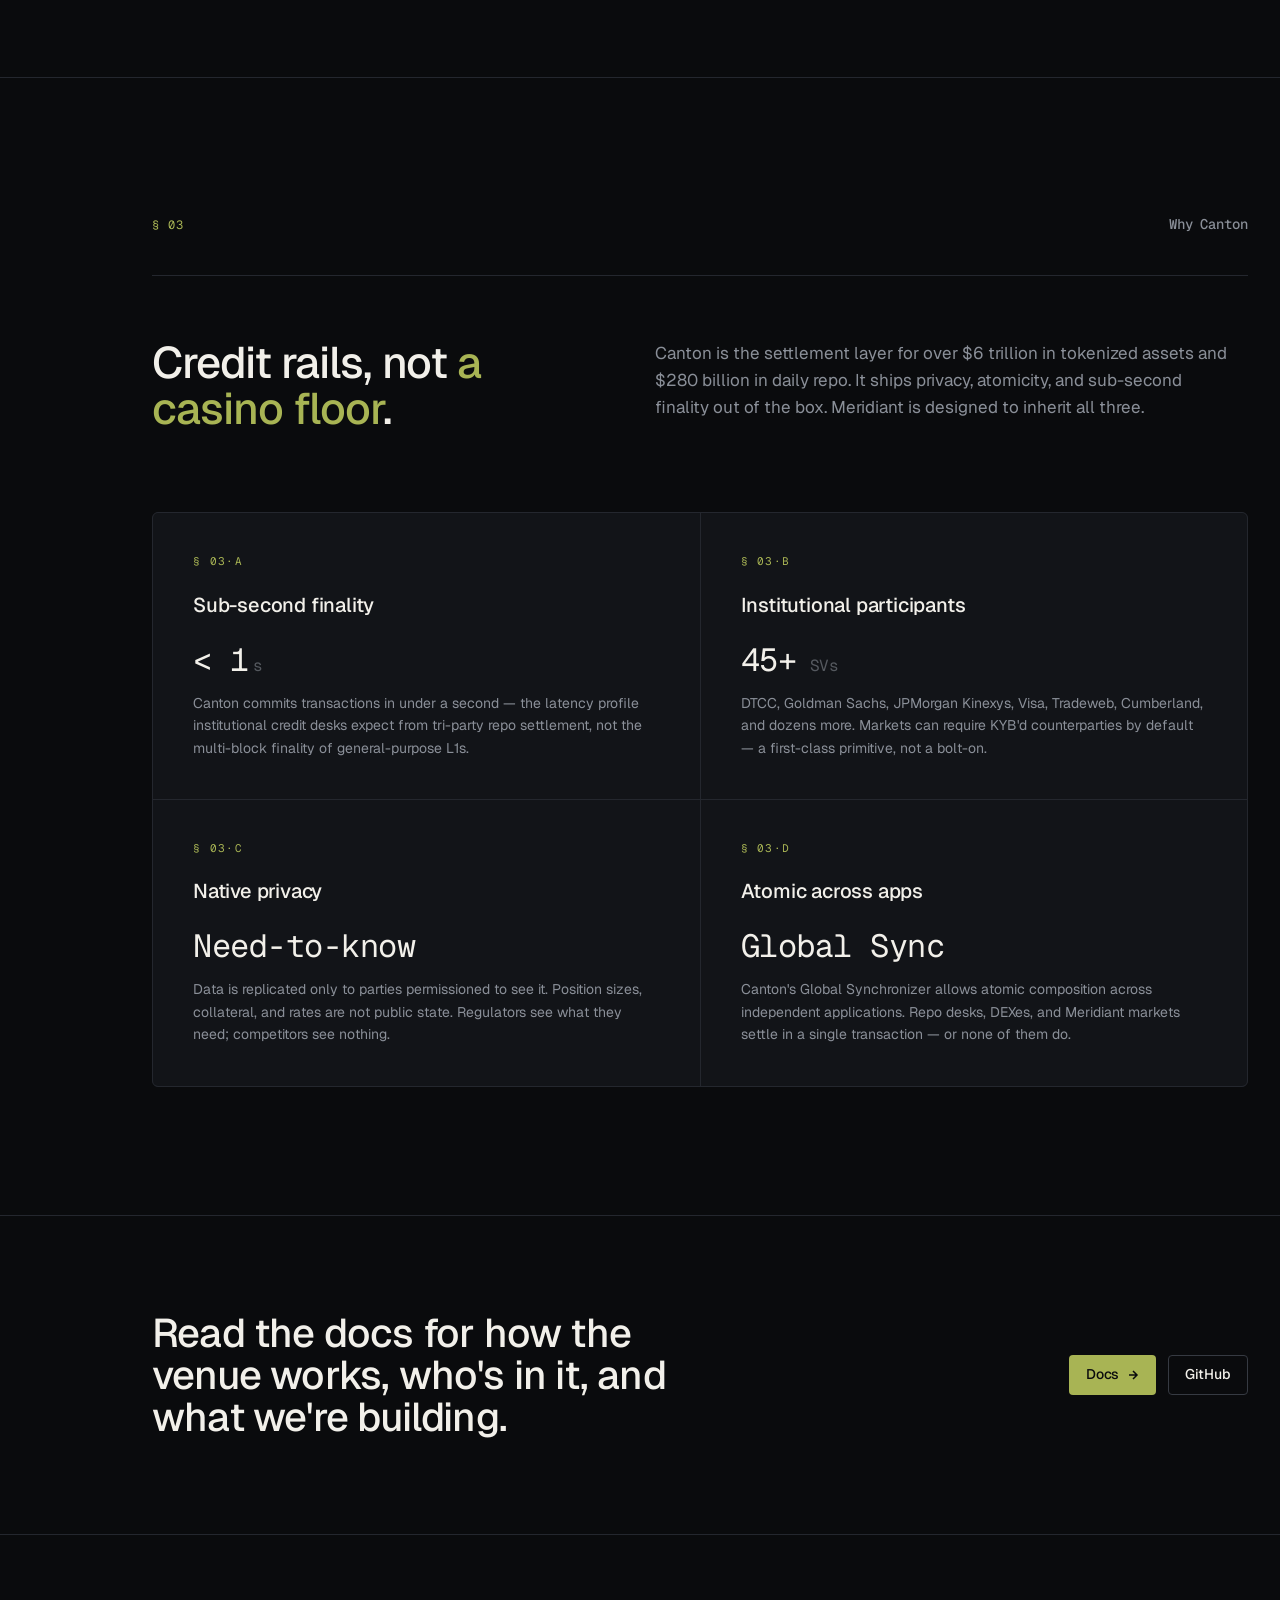
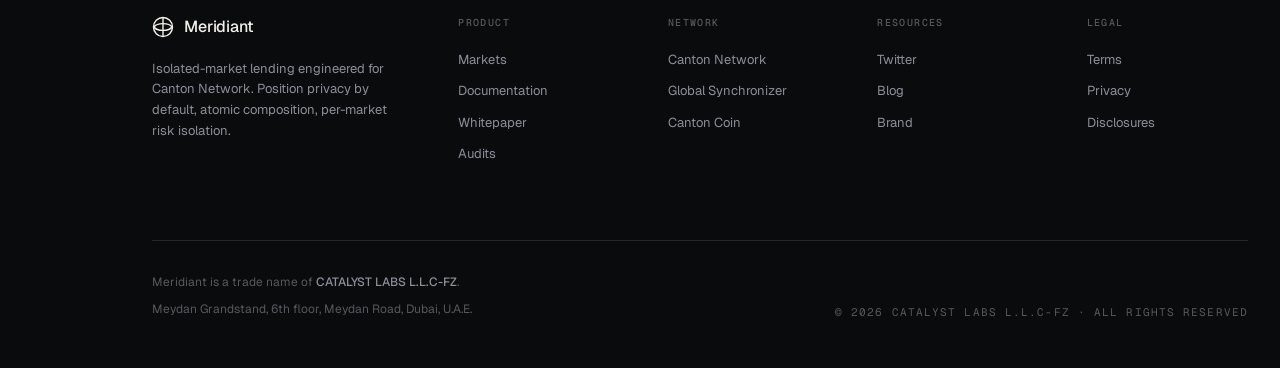
==== commit 1ed759df: "Add a dark-default theme toggle and refresh the hero and footer. Light mode uses the brand paper/ink" ====
--- a/index.html
+++ b/index.html
@@ -1,10 +1,19 @@
 <!doctype html>
-<html lang="en">
+<html lang="en" data-theme="dark">
 <head>
 <meta charset="utf-8">
 <meta name="viewport" content="width=device-width, initial-scale=1">
+<meta name="color-scheme" content="dark light">
 <title>Meridiant — Isolated-market lending on Canton</title>
 <meta name="description" content="Isolated-market lending engineered for Canton Network. Position privacy by default, atomic composition, per-market risk isolation.">
+<script>
+  (function() {
+    try {
+      var stored = localStorage.getItem('theme');
+      document.documentElement.setAttribute('data-theme', stored === 'light' ? 'light' : 'dark');
+    } catch (e) {}
+  })();
+</script>
 <link rel="icon" href="assets/favicon.svg" type="image/svg+xml">
 <link rel="preconnect" href="https://fonts.googleapis.com">
 <link rel="preconnect" href="https://fonts.gstatic.com" crossorigin>
@@ -21,11 +30,34 @@
     --text-2: #8A8F98;
     --text-3: #55595F;
     --signal: #A8B454;
+    --signal-text: #A8B454;
     --signal-dim: #5A6B2A;
+    --signal-hover: #C2CE7A;
+    --on-signal: #0A0B0D;
     --pos: #7EC488;
     --neg: #D97070;
     --sans: "Geist", ui-sans-serif, system-ui, -apple-system, "Segoe UI", sans-serif;
     --mono: "Geist Mono", ui-monospace, "SF Mono", Menlo, Consolas, monospace;
+    color-scheme: dark;
+  }
+
+  html[data-theme="light"] {
+    --bg: #F6F6F4;
+    --surface: #FFFFFF;
+    --surface-2: #EFEFEA;
+    --line: #E2E2DE;
+    --line-strong: #C8C8C0;
+    --text: #16181E;
+    --text-2: #3D424C;
+    --text-3: #8A8F99;
+    --signal: #A8B454;
+    --signal-text: #5F7A2E;
+    --signal-dim: #C7CBB8;
+    --signal-hover: #97A348;
+    --on-signal: #16181E;
+    --pos: #2F9A55;
+    --neg: #C25B52;
+    color-scheme: light;
   }
 
   * { box-sizing: border-box; }
@@ -42,7 +74,7 @@
     overflow-x: hidden;
   }
 
-  ::selection { background: var(--signal); color: var(--bg); }
+  ::selection { background: var(--signal); color: var(--on-signal); }
 
   a { color: inherit; text-decoration: none; }
 
@@ -116,7 +148,7 @@
     letter-spacing: 0.12em;
   }
   .meridian-label.active {
-    color: var(--signal);
+    color: var(--signal-text);
   }
   .meridian-label.active::before {
     content: "";
@@ -143,7 +175,8 @@
     position: sticky;
     top: 0;
     z-index: 10;
-    background: rgba(10, 11, 13, 0.8);
+    background: var(--bg);
+    background: color-mix(in srgb, var(--bg) 82%, transparent);
     backdrop-filter: saturate(140%) blur(12px);
     -webkit-backdrop-filter: saturate(140%) blur(12px);
     border-bottom: 1px solid var(--line);
@@ -177,6 +210,34 @@
     transition: color 150ms ease;
   }
   .nav-links a:hover { color: var(--text); }
+
+  .theme-toggle {
+    display: inline-flex;
+    align-items: center;
+    justify-content: center;
+    width: 40px;
+    height: 40px;
+    padding: 0;
+    background: transparent;
+    border: 1px solid var(--line);
+    border-radius: 4px;
+    color: var(--text-2);
+    cursor: pointer;
+    flex-shrink: 0;
+    transition: color 150ms ease, border-color 150ms ease;
+  }
+  .theme-toggle:hover {
+    color: var(--text);
+    border-color: var(--line-strong);
+  }
+  .theme-toggle svg {
+    width: 18px;
+    height: 18px;
+    display: block;
+  }
+  .theme-toggle .icon-moon { display: none; }
+  html[data-theme="light"] .theme-toggle .icon-sun { display: none; }
+  html[data-theme="light"] .theme-toggle .icon-moon { display: block; }
 
   .btn {
     display: inline-flex;
@@ -195,9 +256,9 @@
   }
   .btn-primary {
     background: var(--signal);
-    color: var(--bg);
-  }
-  .btn-primary:hover { background: #C2CE7A; }
+    color: var(--on-signal);
+  }
+  .btn-primary:hover { background: var(--signal-hover); }
   .btn-secondary {
     background: transparent;
     color: var(--text);
@@ -230,7 +291,7 @@
   .section-index {
     font-family: var(--mono);
     font-size: 12px;
-    color: var(--signal);
+    color: var(--signal-text);
     letter-spacing: 0.08em;
   }
   .section-title {
@@ -279,7 +340,7 @@
     max-width: 12ch;
   }
   h1.headline .accent {
-    color: var(--signal);
+    color: var(--signal-text);
     font-style: normal;
   }
   .sub {
@@ -290,7 +351,7 @@
     margin: 0 0 40px;
   }
   .sub .highlight {
-    color: var(--signal);
+    color: var(--signal-text);
     font-weight: 500;
   }
   .hero-ctas {
@@ -298,7 +359,7 @@
     align-items: center;
     gap: 16px;
   }
-  .coming-soon {
+  .live-badge {
     display: inline-flex;
     align-items: center;
     gap: 9px;
@@ -306,16 +367,16 @@
     padding: 0 16px;
     border-radius: 4px;
     border: 1px solid var(--signal-dim);
-    background: rgba(168, 180, 84, 0.1);
+    background: color-mix(in srgb, var(--signal) 12%, transparent);
     font-family: var(--mono);
     font-size: 12px;
     font-weight: 500;
     letter-spacing: 0.08em;
     text-transform: uppercase;
-    color: var(--signal);
-    box-shadow: 0 0 24px rgba(168, 180, 84, 0.15);
-  }
-  .coming-soon .dot {
+    color: var(--signal-text);
+    box-shadow: 0 0 24px color-mix(in srgb, var(--signal) 15%, transparent);
+  }
+  .live-badge .dot {
     width: 5px;
     height: 5px;
     border-radius: 50%;
@@ -404,7 +465,7 @@
     color: var(--text);
     font-variant-numeric: tabular-nums;
   }
-  .market-row.emphasis .v { color: var(--signal); }
+  .market-row.emphasis .v { color: var(--signal-text); }
   .market-divider {
     height: 1px;
     background: var(--line);
@@ -452,7 +513,7 @@
   .principle-num {
     font-family: var(--mono);
     font-size: 12px;
-    color: var(--signal);
+    color: var(--signal-text);
     letter-spacing: 0.08em;
     padding-top: 8px;
   }
@@ -536,7 +597,7 @@
     line-height: 1.05;
     margin: 0;
   }
-  .canton-intro h2 .accent { color: var(--signal); font-style: normal; }
+  .canton-intro h2 .accent { color: var(--signal-text); font-style: normal; }
   .canton-intro p {
     font-size: 17px;
     line-height: 1.6;
@@ -561,7 +622,7 @@
   .pillar-num {
     font-family: var(--mono);
     font-size: 11px;
-    color: var(--signal);
+    color: var(--signal-text);
     letter-spacing: 0.12em;
     margin-bottom: 20px;
     display: block;
@@ -748,10 +809,15 @@
       <a href="https://docs.meridiant.xyz/" target="_blank" rel="noopener noreferrer" aria-label="Documentation">Docs</a>
       <a href="/brand-guide" aria-label="Brand Guide">Brand Guide</a>
     </div>
-    <span class="btn btn-secondary" style="visibility:hidden;" aria-hidden="true" tabindex="-1">
-      Whitepaper
-      <svg class="btn-arrow" viewBox="0 0 12 12" aria-hidden="true"><path d="M2 6h8M6 2l4 4-4 4"/></svg>
-    </span>
+    <button class="theme-toggle" id="themeToggle" type="button" aria-label="Switch to light mode" title="Switch to light mode">
+      <svg class="icon-sun" viewBox="0 0 24 24" fill="none" stroke="currentColor" stroke-width="1.5" stroke-linecap="round" aria-hidden="true">
+        <circle cx="12" cy="12" r="4"/>
+        <path d="M12 3v1.5M12 19.5V21M3 12h1.5M19.5 12H21M5.64 5.64l1.06 1.06M17.3 17.3l1.06 1.06M5.64 18.36l1.06-1.06M17.3 6.7l1.06-1.06"/>
+      </svg>
+      <svg class="icon-moon" viewBox="0 0 24 24" fill="none" stroke="currentColor" stroke-width="1.5" stroke-linecap="round" aria-hidden="true">
+        <path d="M15.5 4.2A8 8 0 1 0 19.8 15.5 6.5 6.5 0 0 1 15.5 4.2z"/>
+      </svg>
+    </button>
   </div>
 </nav>
 
@@ -768,7 +834,7 @@
             Read the docs
             <svg class="btn-arrow" viewBox="0 0 12 12" aria-hidden="true"><path d="M2 6h8M6 2l4 4-4 4"/></svg>
           </a>
-          <span class="coming-soon"><span class="dot"></span>Coming soon</span>
+          <span class="live-badge"><span class="dot"></span>Mainnet Live</span>
         </div>
         <div class="hero-meta">
           <div>
@@ -810,19 +876,19 @@
           <svg viewBox="0 0 300 72" preserveAspectRatio="none" aria-hidden="true">
             <defs>
               <linearGradient id="curveFill" x1="0" x2="0" y1="0" y2="1">
-                <stop offset="0" stop-color="#A8B454" stop-opacity="0.18"/>
-                <stop offset="1" stop-color="#A8B454" stop-opacity="0"/>
+                <stop offset="0" stop-color="var(--signal)" stop-opacity="0.18"/>
+                <stop offset="1" stop-color="var(--signal)" stop-opacity="0"/>
               </linearGradient>
             </defs>
             <!-- grid -->
-            <line x1="0" y1="24" x2="300" y2="24" stroke="#24272E" stroke-width="0.5"/>
-            <line x1="0" y1="48" x2="300" y2="48" stroke="#24272E" stroke-width="0.5"/>
-            <line x1="255" y1="0" x2="255" y2="72" stroke="#363A42" stroke-width="0.5" stroke-dasharray="2 3"/>
+            <line x1="0" y1="24" x2="300" y2="24" stroke="var(--line)" stroke-width="0.5"/>
+            <line x1="0" y1="48" x2="300" y2="48" stroke="var(--line)" stroke-width="0.5"/>
+            <line x1="255" y1="0" x2="255" y2="72" stroke="var(--line-strong)" stroke-width="0.5" stroke-dasharray="2 3"/>
             <!-- IR curve: flat-slope1-steep after kink -->
-            <path d="M0 60 L120 52 L180 44 L255 30 L300 4" stroke="#A8B454" stroke-width="1.5" fill="none"/>
+            <path d="M0 60 L120 52 L180 44 L255 30 L300 4" stroke="var(--signal)" stroke-width="1.5" fill="none"/>
             <path d="M0 60 L120 52 L180 44 L255 30 L300 4 L300 72 L0 72 Z" fill="url(#curveFill)"/>
             <!-- kink marker -->
-            <circle cx="255" cy="30" r="2.5" fill="#A8B454"/>
+            <circle cx="255" cy="30" r="2.5" fill="var(--signal)"/>
           </svg>
           <div class="yield-curve-legend">
             <span>0% util.</span>
@@ -888,62 +954,62 @@
         <title id="anatomy-title">Anatomy of an isolated market</title>
         <defs>
           <marker id="tick" markerWidth="4" markerHeight="4" refX="2" refY="2" orient="auto">
-            <circle cx="2" cy="2" r="1.5" fill="#8A8F98"/>
+            <circle cx="2" cy="2" r="1.5" fill="var(--text-2)"/>
           </marker>
         </defs>
 
         <!-- Center: market -->
         <g>
-          <rect x="360" y="170" width="180" height="80" fill="#0A0B0D" stroke="#A8B454" stroke-width="1"/>
-          <text x="450" y="200" text-anchor="middle" fill="#8A8F98" font-family="Geist Mono, monospace" font-size="10" letter-spacing="1.4">MARKET</text>
-          <text x="450" y="222" text-anchor="middle" fill="#F2F0EA" font-family="Geist Mono, monospace" font-size="13">0x4a3f…c8f2</text>
-          <text x="450" y="238" text-anchor="middle" fill="#55595F" font-family="Geist Mono, monospace" font-size="10">v0.1 · Daml</text>
+          <rect x="360" y="170" width="180" height="80" fill="var(--bg)" stroke="var(--signal)" stroke-width="1"/>
+          <text x="450" y="200" text-anchor="middle" fill="var(--text-2)" font-family="Geist Mono, monospace" font-size="10" letter-spacing="1.4">MARKET</text>
+          <text x="450" y="222" text-anchor="middle" fill="var(--text)" font-family="Geist Mono, monospace" font-size="13">0x4a3f…c8f2</text>
+          <text x="450" y="238" text-anchor="middle" fill="var(--text-3)" font-family="Geist Mono, monospace" font-size="10">v0.1 · Daml</text>
         </g>
 
         <!-- Four spokes -->
         <!-- Top left: Collateral -->
         <g>
-          <line x1="360" y1="200" x2="200" y2="90" stroke="#363A42" stroke-width="0.75" stroke-dasharray="0" marker-end="url(#tick)"/>
-          <rect x="80" y="60" width="180" height="72" fill="#121418" stroke="#24272E"/>
-          <text x="96" y="82" fill="#8A8F98" font-family="Geist Mono, monospace" font-size="10" letter-spacing="1.4">COLLATERAL</text>
-          <text x="96" y="104" fill="#F2F0EA" font-family="Geist Mono, monospace" font-size="14">cBTC</text>
-          <text x="96" y="121" fill="#55595F" font-family="Geist Mono, monospace" font-size="10">Canton-native BTC</text>
+          <line x1="360" y1="200" x2="200" y2="90" stroke="var(--line-strong)" stroke-width="0.75" stroke-dasharray="0" marker-end="url(#tick)"/>
+          <rect x="80" y="60" width="180" height="72" fill="var(--surface)" stroke="var(--line)"/>
+          <text x="96" y="82" fill="var(--text-2)" font-family="Geist Mono, monospace" font-size="10" letter-spacing="1.4">COLLATERAL</text>
+          <text x="96" y="104" fill="var(--text)" font-family="Geist Mono, monospace" font-size="14">cBTC</text>
+          <text x="96" y="121" fill="var(--text-3)" font-family="Geist Mono, monospace" font-size="10">Canton-native BTC</text>
         </g>
 
         <!-- Top right: Loan asset -->
         <g>
-          <line x1="540" y1="200" x2="700" y2="90" stroke="#363A42" stroke-width="0.75" marker-end="url(#tick)"/>
-          <rect x="640" y="60" width="180" height="72" fill="#121418" stroke="#24272E"/>
-          <text x="656" y="82" fill="#8A8F98" font-family="Geist Mono, monospace" font-size="10" letter-spacing="1.4">LOAN ASSET</text>
-          <text x="656" y="104" fill="#F2F0EA" font-family="Geist Mono, monospace" font-size="14">USDC.c</text>
-          <text x="656" y="121" fill="#55595F" font-family="Geist Mono, monospace" font-size="10">Circle · CCTP</text>
+          <line x1="540" y1="200" x2="700" y2="90" stroke="var(--line-strong)" stroke-width="0.75" marker-end="url(#tick)"/>
+          <rect x="640" y="60" width="180" height="72" fill="var(--surface)" stroke="var(--line)"/>
+          <text x="656" y="82" fill="var(--text-2)" font-family="Geist Mono, monospace" font-size="10" letter-spacing="1.4">LOAN ASSET</text>
+          <text x="656" y="104" fill="var(--text)" font-family="Geist Mono, monospace" font-size="14">USDC.c</text>
+          <text x="656" y="121" fill="var(--text-3)" font-family="Geist Mono, monospace" font-size="10">Circle · CCTP</text>
         </g>
 
         <!-- Bottom left: Oracle -->
         <g>
-          <line x1="360" y1="220" x2="200" y2="330" stroke="#363A42" stroke-width="0.75" marker-end="url(#tick)"/>
-          <rect x="80" y="288" width="180" height="72" fill="#121418" stroke="#24272E"/>
-          <text x="96" y="310" fill="#8A8F98" font-family="Geist Mono, monospace" font-size="10" letter-spacing="1.4">ORACLE</text>
-          <text x="96" y="332" fill="#F2F0EA" font-family="Geist Mono, monospace" font-size="14">Canton Registry</text>
-          <text x="96" y="349" fill="#55595F" font-family="Geist Mono, monospace" font-size="10">Sub-second updates</text>
+          <line x1="360" y1="220" x2="200" y2="330" stroke="var(--line-strong)" stroke-width="0.75" marker-end="url(#tick)"/>
+          <rect x="80" y="288" width="180" height="72" fill="var(--surface)" stroke="var(--line)"/>
+          <text x="96" y="310" fill="var(--text-2)" font-family="Geist Mono, monospace" font-size="10" letter-spacing="1.4">ORACLE</text>
+          <text x="96" y="332" fill="var(--text)" font-family="Geist Mono, monospace" font-size="14">Canton Registry</text>
+          <text x="96" y="349" fill="var(--text-3)" font-family="Geist Mono, monospace" font-size="10">Sub-second updates</text>
         </g>
 
         <!-- Bottom right: Interest model -->
         <g>
-          <line x1="540" y1="220" x2="700" y2="330" stroke="#363A42" stroke-width="0.75" marker-end="url(#tick)"/>
-          <rect x="640" y="288" width="180" height="72" fill="#121418" stroke="#24272E"/>
-          <text x="656" y="310" fill="#8A8F98" font-family="Geist Mono, monospace" font-size="10" letter-spacing="1.4">INTEREST MODEL</text>
-          <text x="656" y="332" fill="#F2F0EA" font-family="Geist Mono, monospace" font-size="14">Two-slope · 85%</text>
-          <text x="656" y="349" fill="#55595F" font-family="Geist Mono, monospace" font-size="10">Kink at utilization</text>
+          <line x1="540" y1="220" x2="700" y2="330" stroke="var(--line-strong)" stroke-width="0.75" marker-end="url(#tick)"/>
+          <rect x="640" y="288" width="180" height="72" fill="var(--surface)" stroke="var(--line)"/>
+          <text x="656" y="310" fill="var(--text-2)" font-family="Geist Mono, monospace" font-size="10" letter-spacing="1.4">INTEREST MODEL</text>
+          <text x="656" y="332" fill="var(--text)" font-family="Geist Mono, monospace" font-size="14">Two-slope · 85%</text>
+          <text x="656" y="349" fill="var(--text-3)" font-family="Geist Mono, monospace" font-size="10">Kink at utilization</text>
         </g>
 
         <!-- Observer band underneath -->
-        <line x1="80" y1="400" x2="820" y2="400" stroke="#24272E" stroke-width="0.5"/>
-        <text x="80" y="392" fill="#55595F" font-family="Geist Mono, monospace" font-size="10" letter-spacing="1.4">OBSERVERS</text>
-        <text x="820" y="392" text-anchor="end" fill="#55595F" font-family="Geist Mono, monospace" font-size="10" letter-spacing="1.4">SELECTIVE DISCLOSURE</text>
+        <line x1="80" y1="400" x2="820" y2="400" stroke="var(--line)" stroke-width="0.5"/>
+        <text x="80" y="392" fill="var(--text-3)" font-family="Geist Mono, monospace" font-size="10" letter-spacing="1.4">OBSERVERS</text>
+        <text x="820" y="392" text-anchor="end" fill="var(--text-3)" font-family="Geist Mono, monospace" font-size="10" letter-spacing="1.4">SELECTIVE DISCLOSURE</text>
 
         <!-- Meridian mark on the market box -->
-        <line x1="450" y1="170" x2="450" y2="250" stroke="#A8B454" stroke-width="0.5" stroke-dasharray="1 2" opacity="0.5"/>
+        <line x1="450" y1="170" x2="450" y2="250" stroke="var(--signal)" stroke-width="0.5" stroke-dasharray="1 2" opacity="0.5"/>
       </svg>
 
       <div class="anatomy-legend">
@@ -1059,8 +1125,7 @@
       </div>
       <div class="footer-col">
         <h5>Resources</h5>
-        <a href="#">GitHub</a>
-        <a href="#">Twitter</a>
+        <a href="https://x.com/meridiantxyz" target="_blank" rel="noopener noreferrer">Twitter</a>
         <a href="#">Blog</a>
         <a href="#">Brand</a>
       </div>
@@ -1100,6 +1165,33 @@
 
     sections.forEach(s => io.observe(s));
   })();
+
+  // Theme toggle: dark by default, persisted after the first click.
+  (function() {
+    const root = document.documentElement;
+    const btn = document.getElementById('themeToggle');
+    if (!btn) return;
+
+    function current() {
+      return root.getAttribute('data-theme') === 'light' ? 'light' : 'dark';
+    }
+
+    function syncButton(theme) {
+      const next = theme === 'dark' ? 'light' : 'dark';
+      const label = 'Switch to ' + next + ' mode';
+      btn.setAttribute('aria-label', label);
+      btn.setAttribute('title', label);
+    }
+
+    function apply(theme) {
+      root.setAttribute('data-theme', theme);
+      try { localStorage.setItem('theme', theme); } catch (e) {}
+      syncButton(theme);
+    }
+
+    syncButton(current());
+    btn.addEventListener('click', () => apply(current() === 'dark' ? 'light' : 'dark'));
+  })();
 </script>
 
 </body>
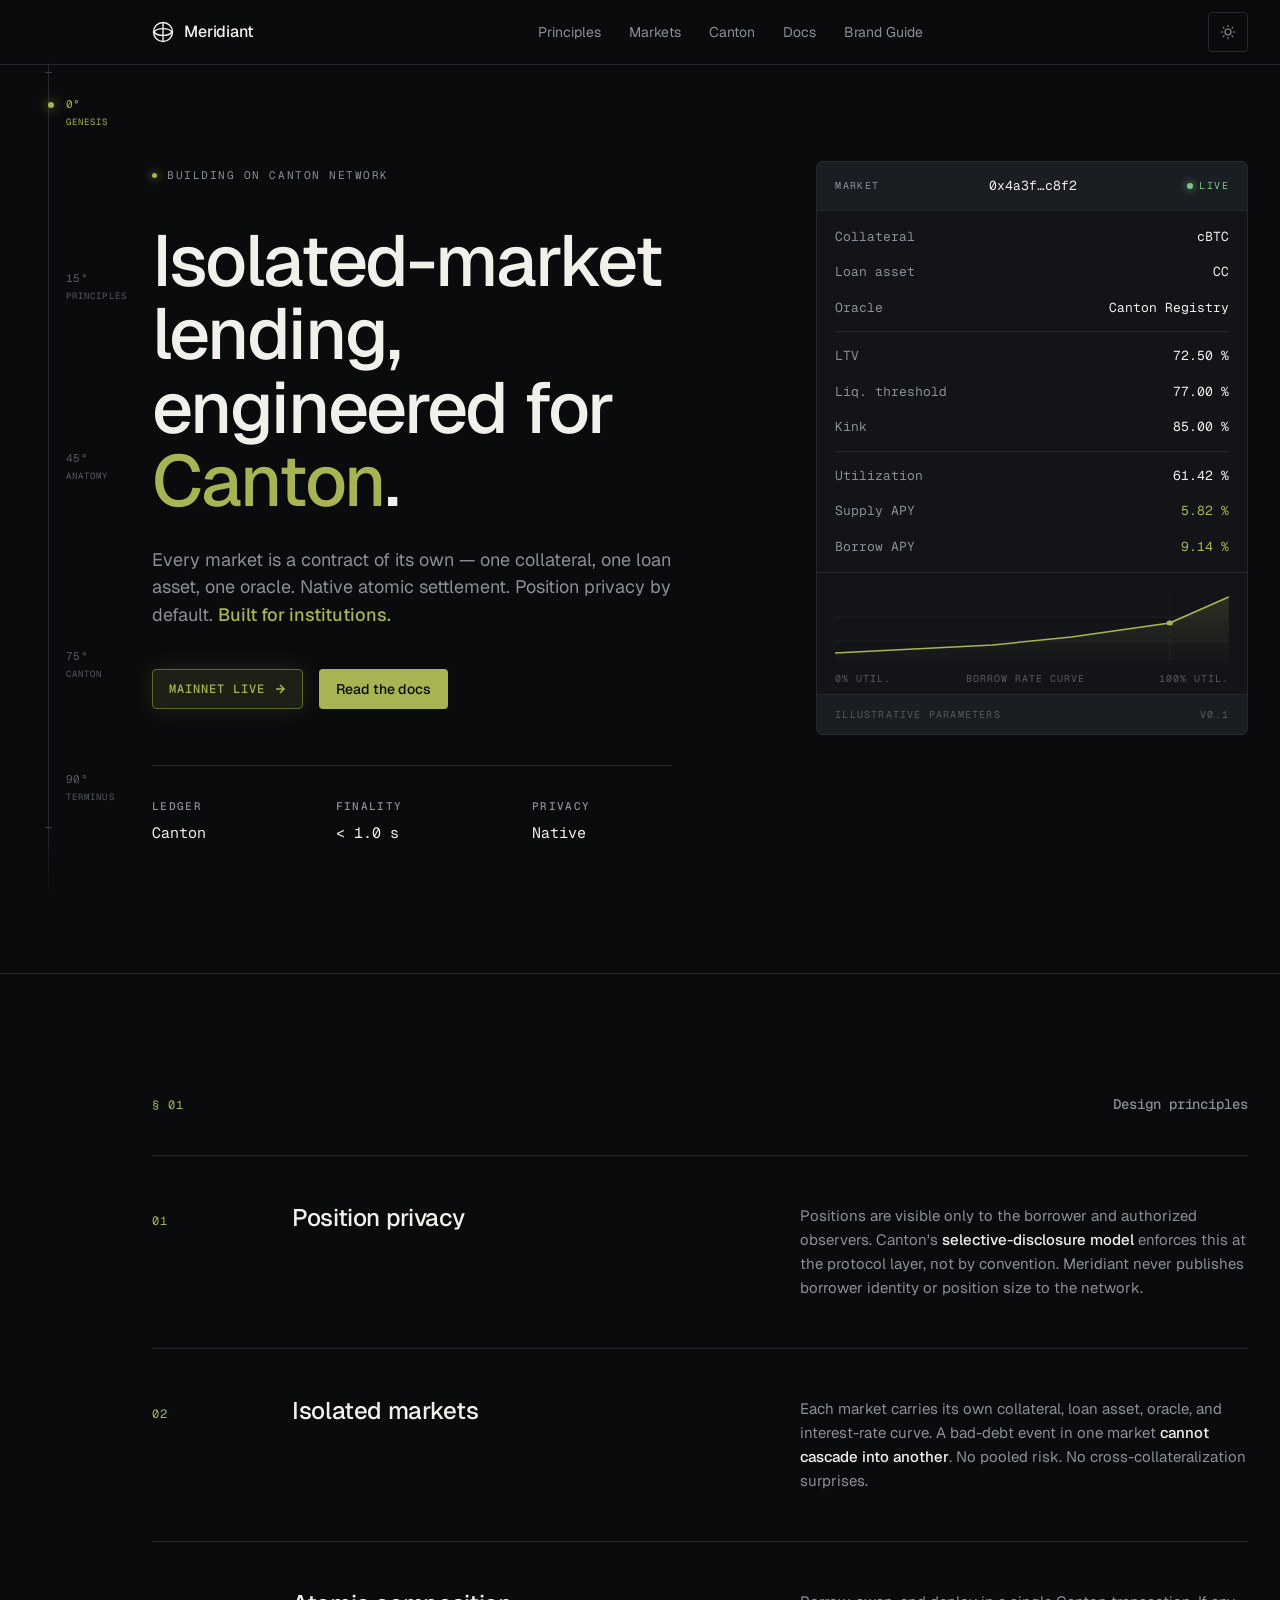
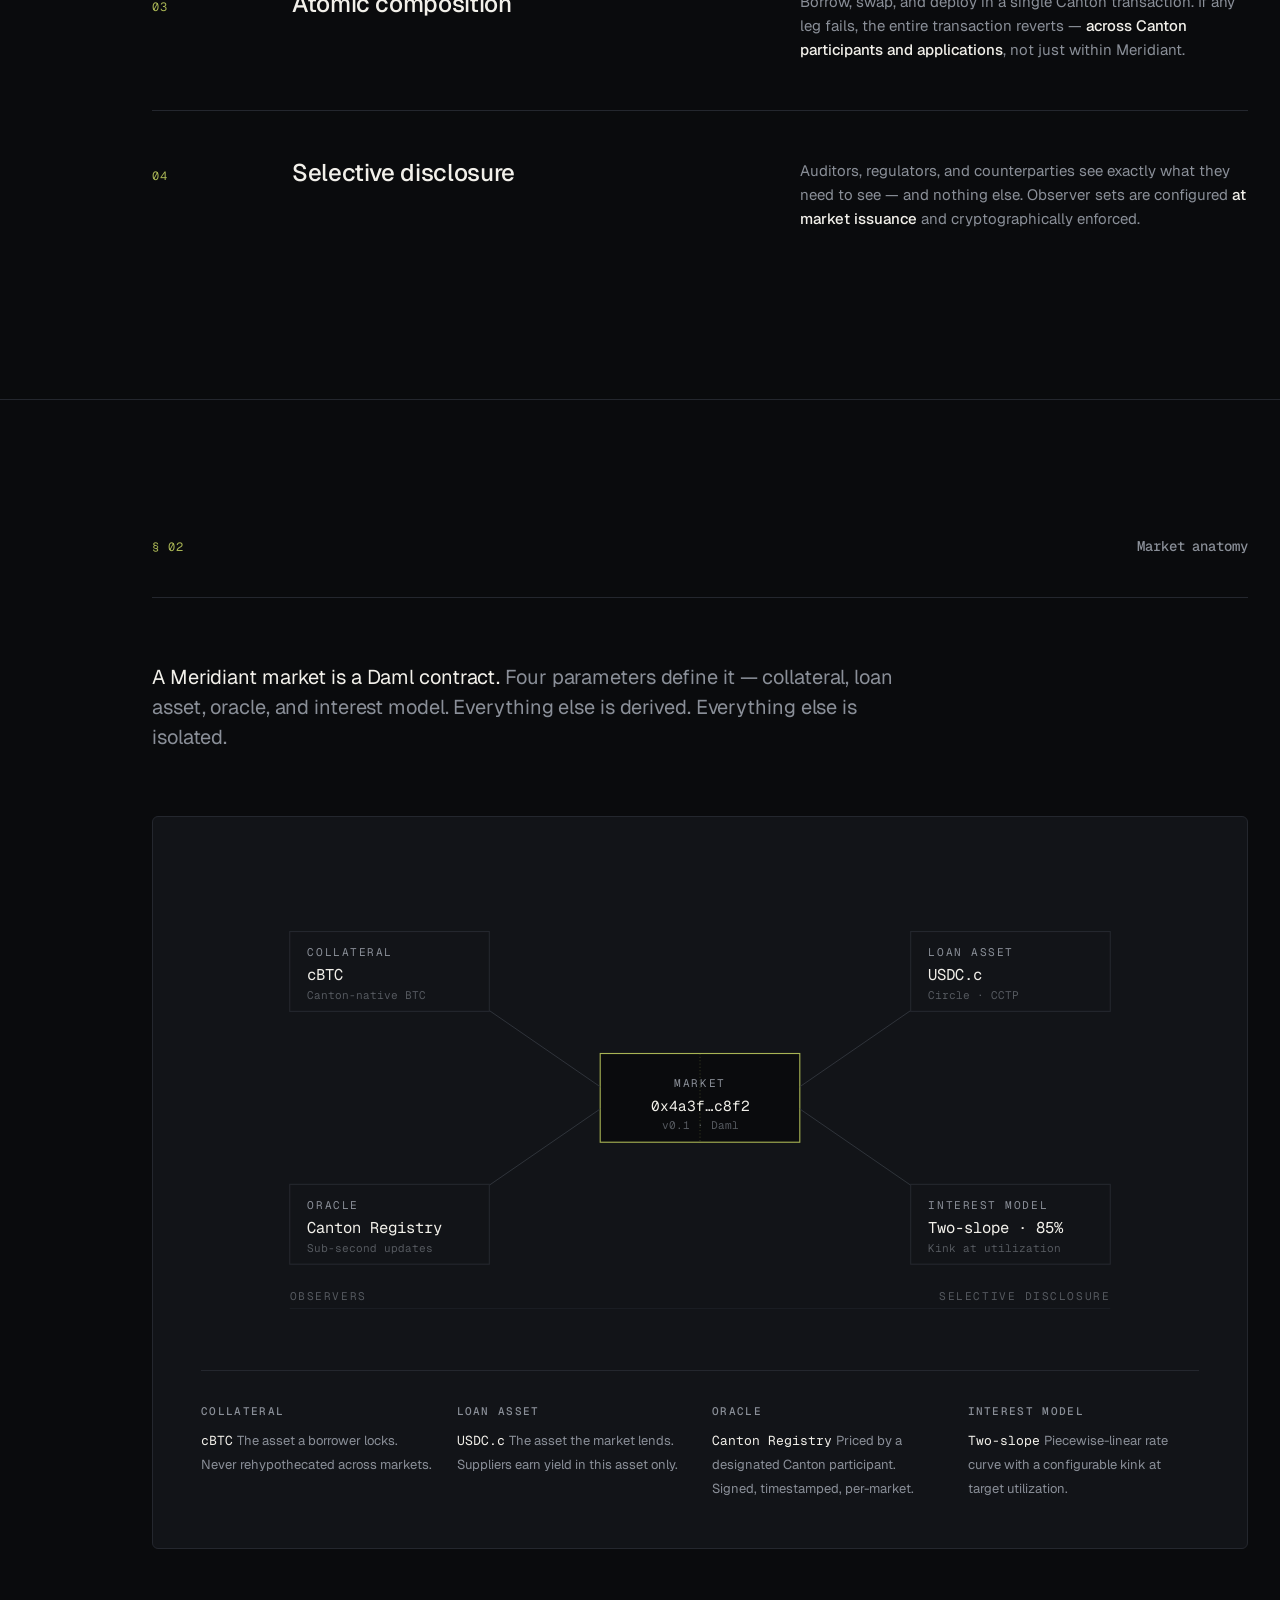
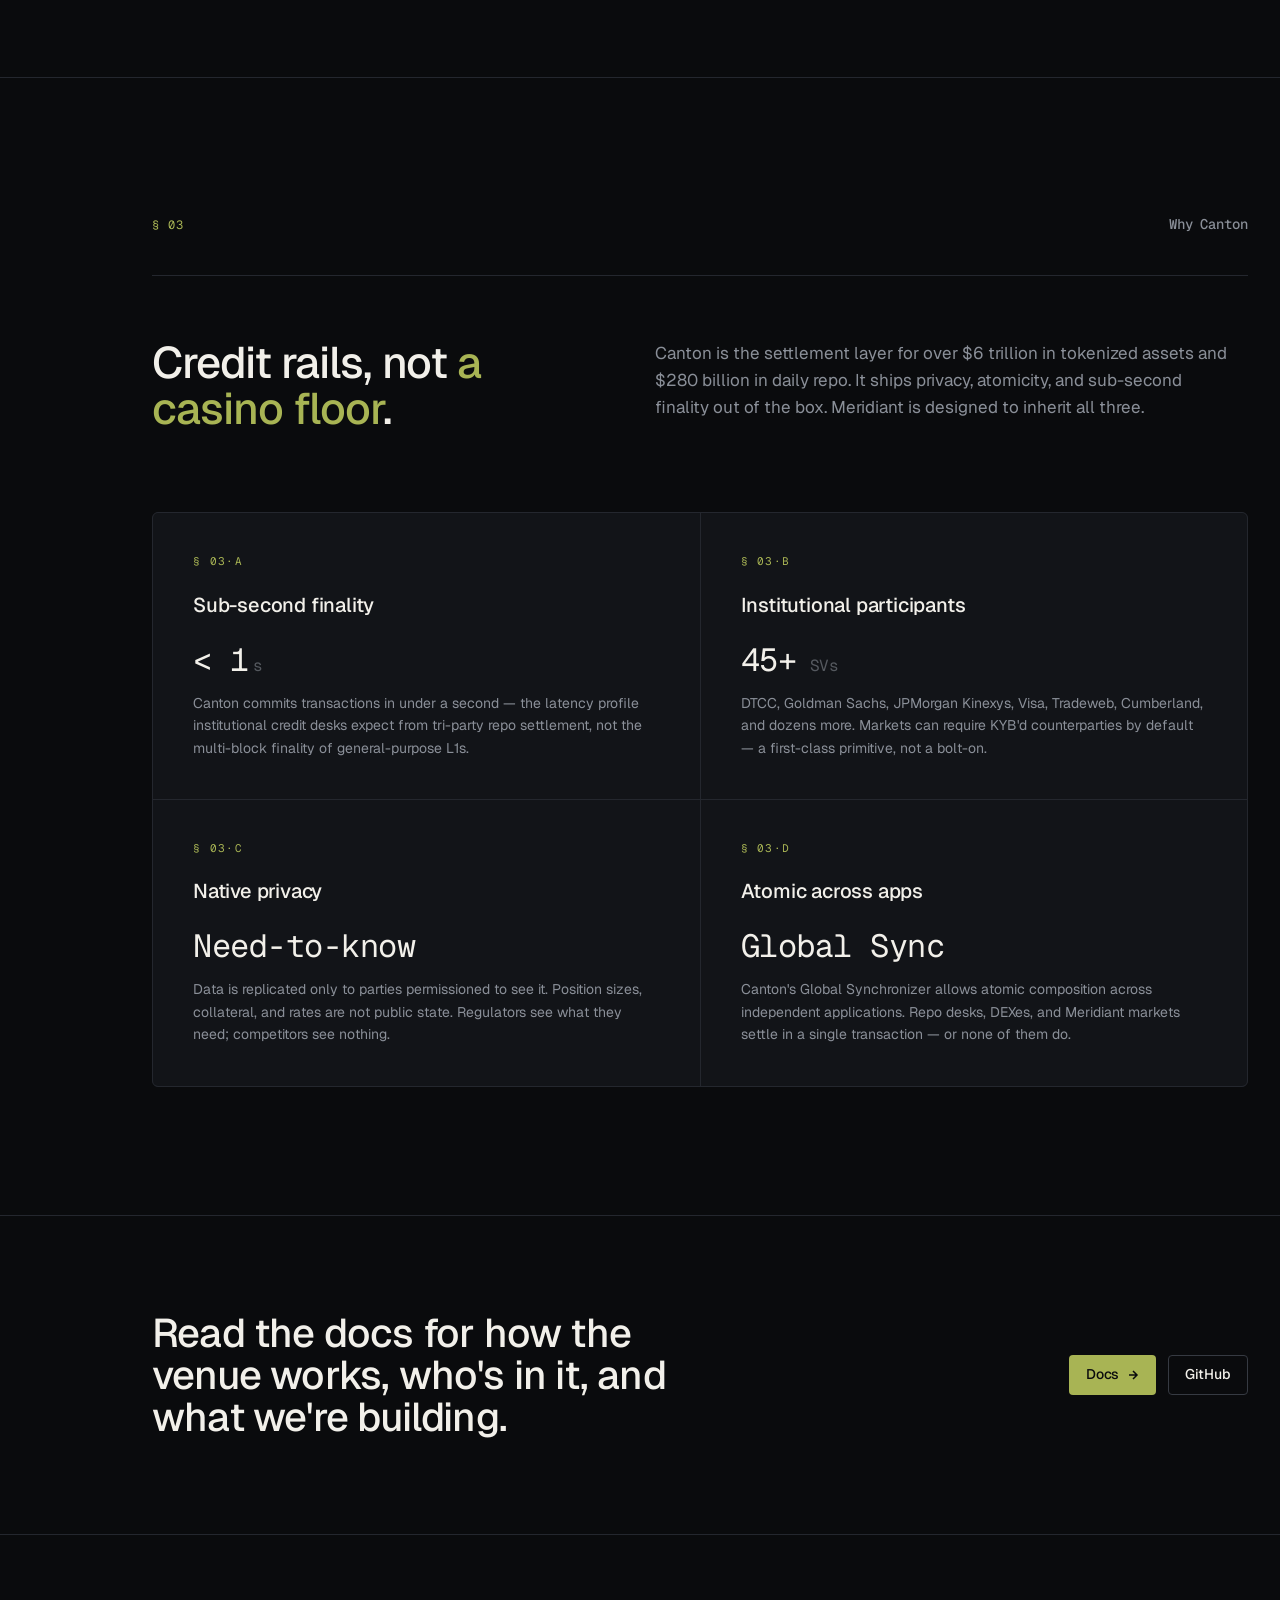
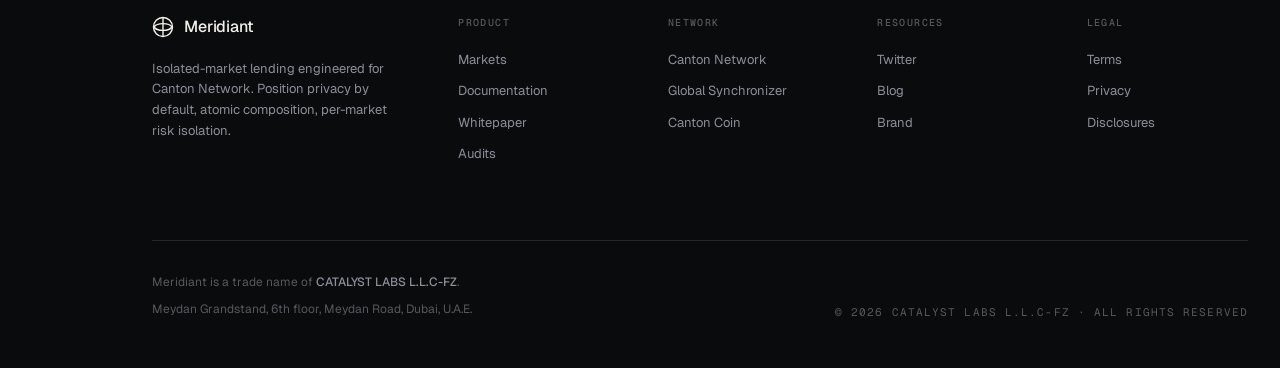
==== commit c848671a: "Link the hero Mainnet Live CTA to the app and show CC as the loan asset. Co-authored-by: Cursor <cur" ====
--- a/index.html
+++ b/index.html
@@ -374,7 +374,19 @@
     letter-spacing: 0.08em;
     text-transform: uppercase;
     color: var(--signal-text);
+    text-decoration: none;
+    cursor: pointer;
     box-shadow: 0 0 24px color-mix(in srgb, var(--signal) 15%, transparent);
+    transition: border-color 150ms ease, background 150ms ease, box-shadow 150ms ease;
+  }
+  .live-badge:hover {
+    border-color: var(--signal);
+    background: color-mix(in srgb, var(--signal) 20%, transparent);
+    box-shadow: 0 0 28px color-mix(in srgb, var(--signal) 22%, transparent);
+  }
+  .live-badge:focus-visible {
+    outline: 2px solid var(--signal);
+    outline-offset: 2px;
   }
   .live-badge .dot {
     width: 5px;
@@ -830,11 +842,13 @@
         <h1 class="headline">Isolated-market lending, engineered for <em class="accent">Canton</em>.</h1>
         <p class="sub">Every market is a contract of its own — one collateral, one loan asset, one oracle. Native atomic settlement. Position privacy by default. <span class="highlight">Built for institutions.</span></p>
         <div class="hero-ctas">
+          <a href="https://app.meridiant.xyz" class="live-badge" target="_blank" rel="noopener noreferrer" aria-label="Open Meridiant app — Mainnet Live">
+            MAINNET LIVE
+            <svg class="btn-arrow" viewBox="0 0 12 12" aria-hidden="true"><path d="M2 6h8M6 2l4 4-4 4"/></svg>
+          </a>
           <a href="https://docs.meridiant.xyz/" class="btn btn-primary" target="_blank" rel="noopener noreferrer">
             Read the docs
-            <svg class="btn-arrow" viewBox="0 0 12 12" aria-hidden="true"><path d="M2 6h8M6 2l4 4-4 4"/></svg>
           </a>
-          <span class="live-badge"><span class="dot"></span>Mainnet Live</span>
         </div>
         <div class="hero-meta">
           <div>
@@ -861,7 +875,7 @@
         </div>
         <div class="market-table">
           <div class="market-row"><span>Collateral</span><span class="v">cBTC</span></div>
-          <div class="market-row"><span>Loan asset</span><span class="v">USDC.c</span></div>
+          <div class="market-row"><span>Loan asset</span><span class="v">CC</span></div>
           <div class="market-row"><span>Oracle</span><span class="v">Canton Registry</span></div>
           <div class="market-divider"></div>
           <div class="market-row"><span>LTV</span><span class="v">72.50 %</span></div>
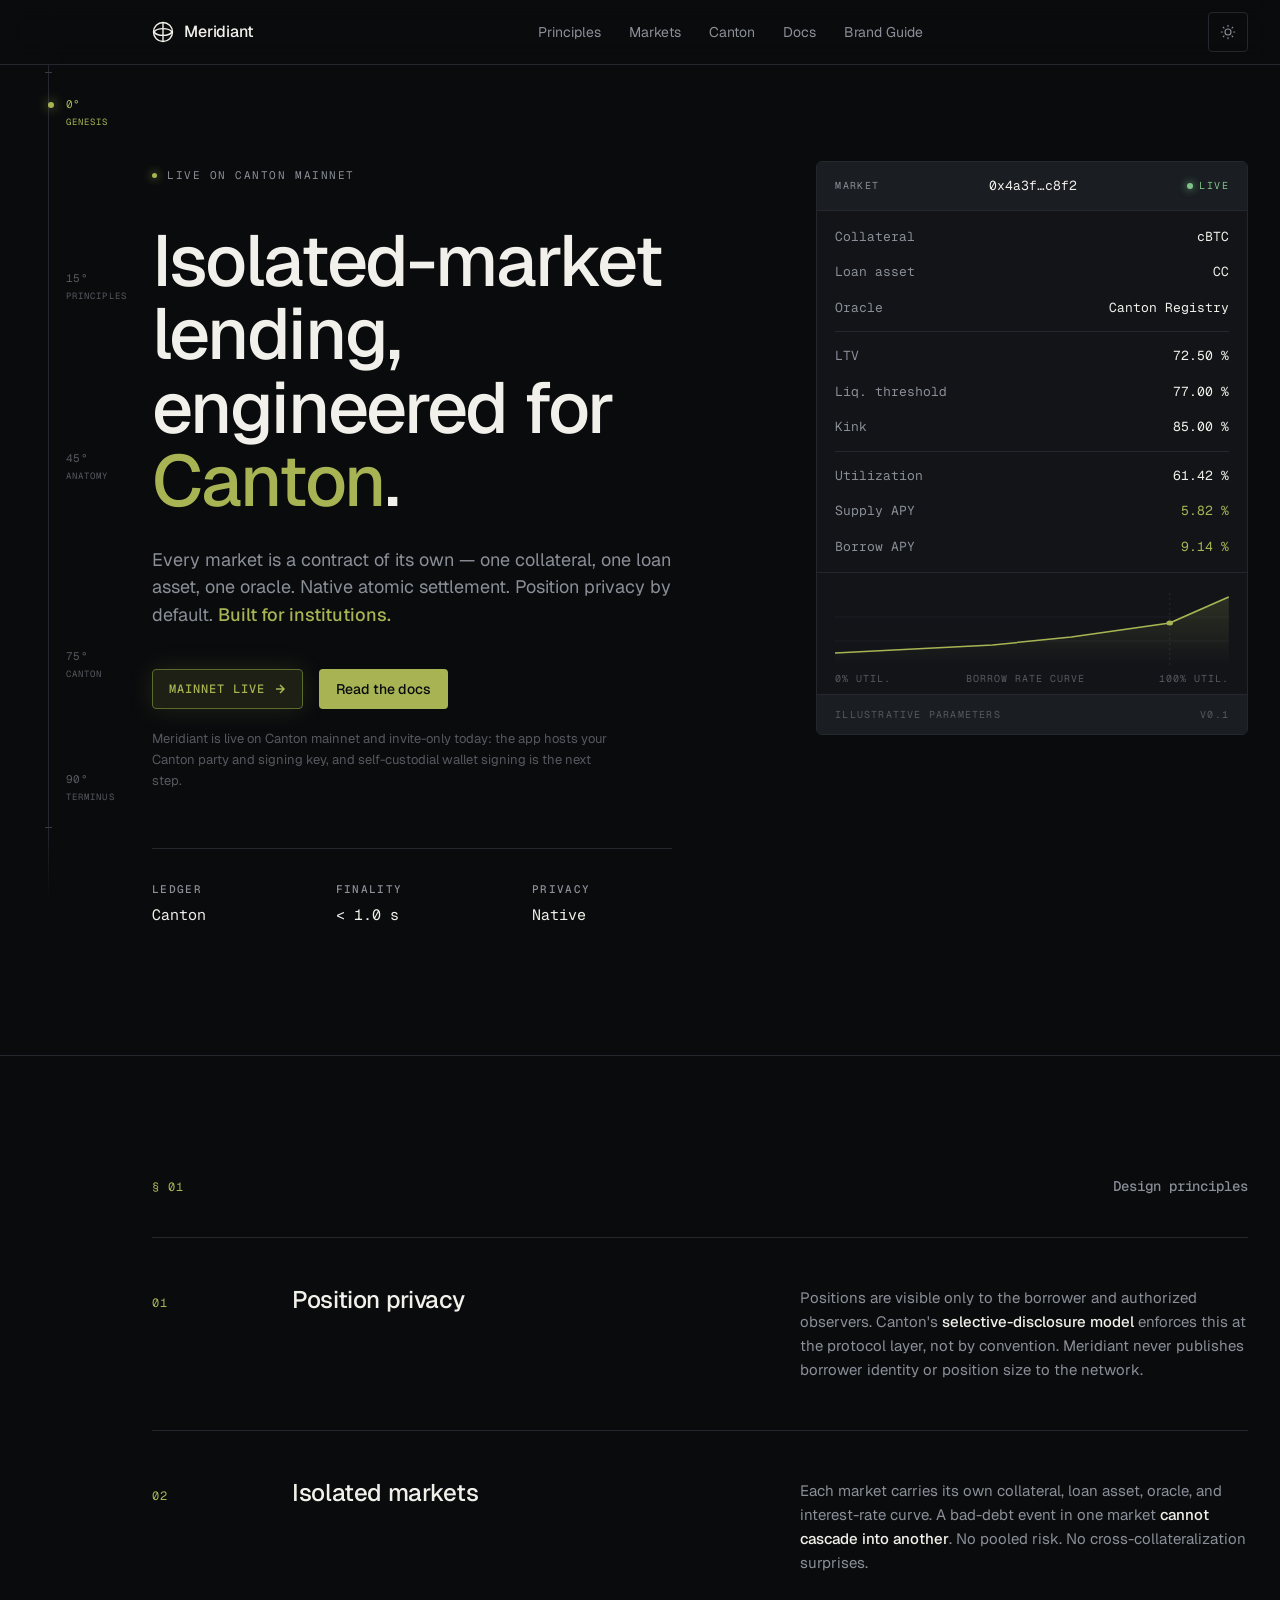
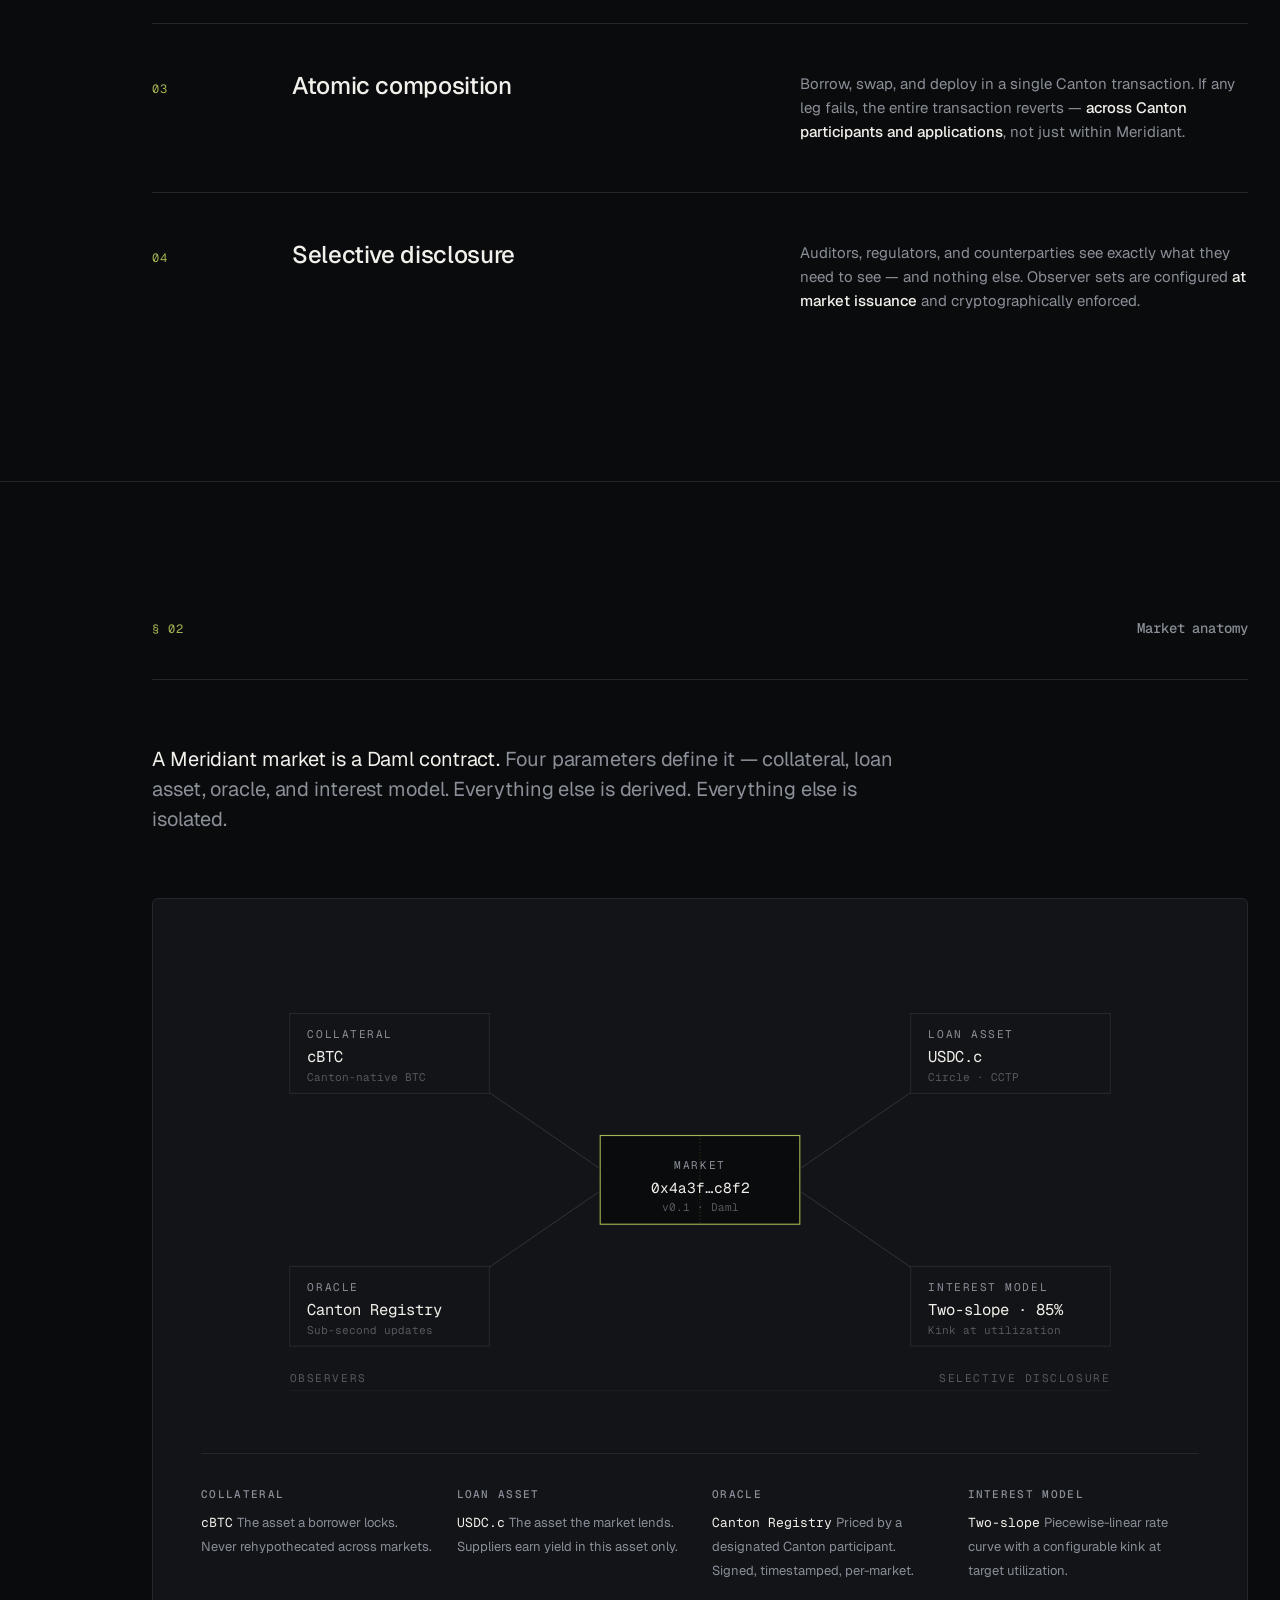
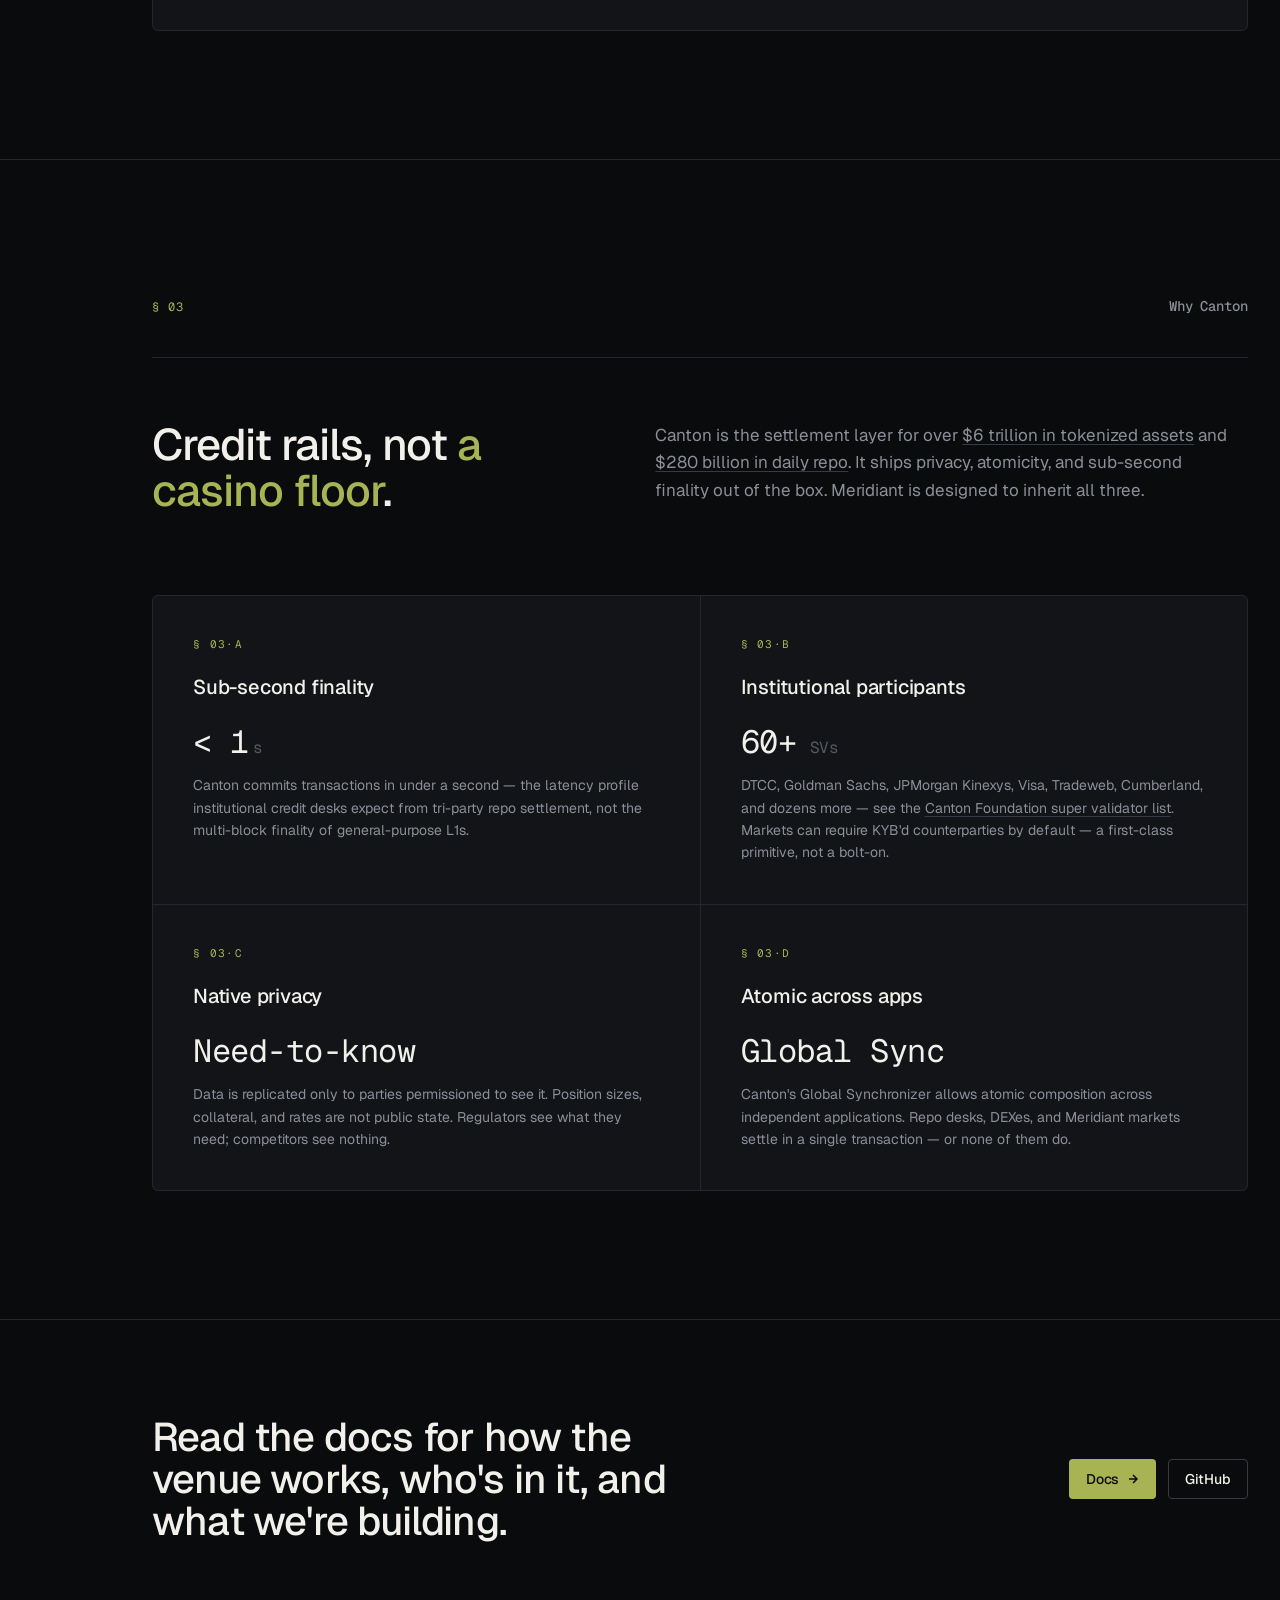
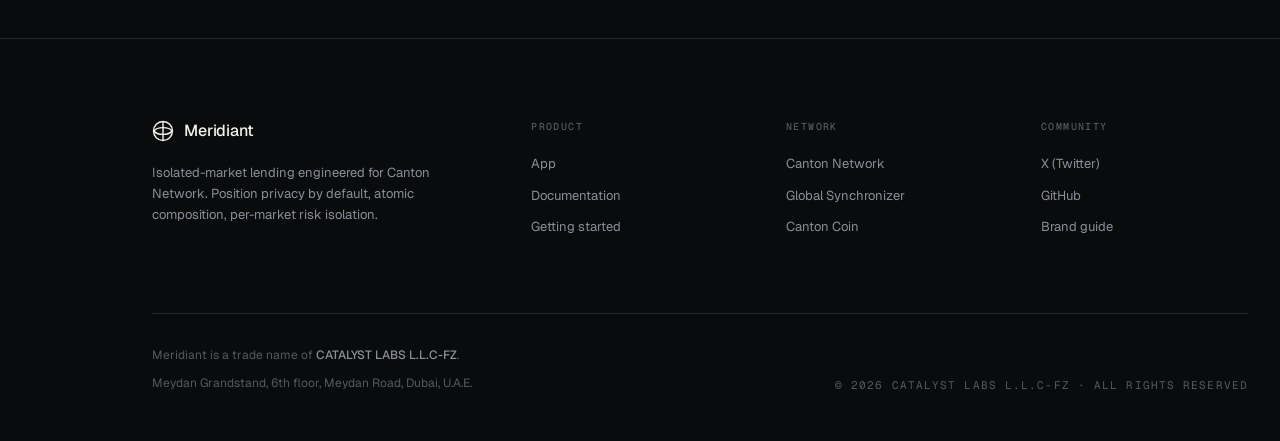
==== commit d640b3c3: "Add robots, sitemap, llms.txt, structured data, and fix dead links. - Publish robots.txt, sitemap.xm" ====
--- a/index.html
+++ b/index.html
@@ -6,6 +6,61 @@
 <meta name="color-scheme" content="dark light">
 <title>Meridiant — Isolated-market lending on Canton</title>
 <meta name="description" content="Isolated-market lending engineered for Canton Network. Position privacy by default, atomic composition, per-market risk isolation.">
+<link rel="canonical" href="https://meridiant.xyz/">
+<meta property="og:type" content="website">
+<meta property="og:site_name" content="Meridiant">
+<meta property="og:title" content="Meridiant — Isolated-market lending on Canton">
+<meta property="og:description" content="Isolated-market lending engineered for Canton Network. Position privacy by default, atomic composition, per-market risk isolation.">
+<meta property="og:url" content="https://meridiant.xyz/">
+<meta name="twitter:card" content="summary">
+<meta name="twitter:site" content="@meridiantxyz">
+<meta name="twitter:title" content="Meridiant — Isolated-market lending on Canton">
+<meta name="twitter:description" content="Isolated-market lending engineered for Canton Network. Position privacy by default, atomic composition, per-market risk isolation.">
+<script type="application/ld+json">
+{
+  "@context": "https://schema.org",
+  "@graph": [
+    {
+      "@type": "Organization",
+      "@id": "https://meridiant.xyz/#organization",
+      "name": "Meridiant",
+      "legalName": "Catalyst Labs L.L.C-FZ",
+      "url": "https://meridiant.xyz/",
+      "logo": "https://meridiant.xyz/assets/favicon.svg",
+      "description": "Isolated-market lending engineered for Canton Network. Position privacy by default, atomic composition, per-market risk isolation.",
+      "address": {
+        "@type": "PostalAddress",
+        "streetAddress": "Meydan Grandstand, 6th floor, Meydan Road",
+        "addressLocality": "Dubai",
+        "addressCountry": "AE"
+      },
+      "sameAs": [
+        "https://x.com/meridiantxyz",
+        "https://github.com/Meridiant-xyz"
+      ]
+    },
+    {
+      "@type": "WebSite",
+      "@id": "https://meridiant.xyz/#website",
+      "url": "https://meridiant.xyz/",
+      "name": "Meridiant",
+      "publisher": { "@id": "https://meridiant.xyz/#organization" },
+      "inLanguage": "en"
+    },
+    {
+      "@type": "SoftwareApplication",
+      "@id": "https://meridiant.xyz/#app",
+      "name": "Meridiant",
+      "url": "https://app.meridiant.xyz/",
+      "applicationCategory": "FinanceApplication",
+      "operatingSystem": "Web",
+      "description": "Isolated-market lending on Canton Network. Meridiant is live on Canton mainnet and invite-only today: the app hosts your Canton party and signing key, and self-custodial wallet signing is the next step.",
+      "publisher": { "@id": "https://meridiant.xyz/#organization" },
+      "softwareHelp": { "@type": "CreativeWork", "url": "https://docs.meridiant.xyz/docs/intro" }
+    }
+  ]
+}
+</script>
 <script>
   (function() {
     try {
@@ -396,6 +451,21 @@
     box-shadow: 0 0 10px var(--signal);
     animation: pulse 2s ease-in-out infinite;
   }
+  .access-note {
+    margin: 20px 0 0;
+    font-size: 13px;
+    line-height: 1.6;
+    color: var(--text-3);
+    max-width: 52ch;
+  }
+  .src {
+    color: inherit;
+    text-decoration: underline;
+    text-decoration-color: var(--line-strong);
+    text-underline-offset: 3px;
+    text-decoration-thickness: 1px;
+  }
+  .src:hover { text-decoration-color: var(--signal); color: var(--text); }
   .hero-meta {
     margin-top: 56px;
     display: grid;
@@ -691,7 +761,7 @@
   }
   .footer-grid {
     display: grid;
-    grid-template-columns: 1.6fr repeat(4, 1fr);
+    grid-template-columns: 1.6fr repeat(3, 1fr);
     gap: 48px;
     padding-bottom: 64px;
     border-bottom: 1px solid var(--line);
@@ -805,7 +875,7 @@
 <!-- ---------- Nav ---------- -->
 <nav class="top" aria-label="Primary">
   <div class="wrap">
-    <a href="#" class="brand" aria-label="Meridiant home">
+    <a href="/" class="brand" aria-label="Meridiant home">
       <svg class="brand-mark" viewBox="0 0 22 22" fill="none" stroke="currentColor" stroke-width="1.4" aria-hidden="true">
         <circle cx="11" cy="11" r="9.5"/>
         <line x1="11" y1="1.5" x2="11" y2="20.5"/>
@@ -838,7 +908,7 @@
   <div class="wrap">
     <div class="hero-grid">
       <div>
-        <div class="eyebrow"><span class="dot"></span>Building on Canton Network</div>
+        <div class="eyebrow"><span class="dot"></span>Live on Canton mainnet</div>
         <h1 class="headline">Isolated-market lending, engineered for <em class="accent">Canton</em>.</h1>
         <p class="sub">Every market is a contract of its own — one collateral, one loan asset, one oracle. Native atomic settlement. Position privacy by default. <span class="highlight">Built for institutions.</span></p>
         <div class="hero-ctas">
@@ -850,6 +920,7 @@
             Read the docs
           </a>
         </div>
+        <p class="access-note">Meridiant is live on Canton mainnet and invite-only today: the app hosts your Canton party and signing key, and self-custodial wallet signing is the next step.</p>
         <div class="hero-meta">
           <div>
             <span class="micro k">Ledger</span>
@@ -1062,7 +1133,7 @@
 
     <div class="canton-intro" style="margin-top: 64px;">
       <h2>Credit rails, not <em class="accent">a casino floor</em>.</h2>
-      <p>Canton is the settlement layer for over $6 trillion in tokenized assets and $280 billion in daily repo. It ships privacy, atomicity, and sub-second finality out of the box. Meridiant is designed to inherit all three.</p>
+      <p>Canton is the settlement layer for over <a class="src" href="https://decrypt.co/348256/franklin-templeton-tokenized-fund-platform-canton-network" target="_blank" rel="noopener noreferrer">$6 trillion in tokenized assets</a> and <a class="src" href="https://www.broadridge.com/press-release/2025/billions-in-average-daily-processed-trade-volumes-on-broadridge-dlt-repo-platform" target="_blank" rel="noopener noreferrer">$280 billion in daily repo</a>. It ships privacy, atomicity, and sub-second finality out of the box. Meridiant is designed to inherit all three.</p>
     </div>
 
     <div class="pillars">
@@ -1075,8 +1146,8 @@
       <div class="pillar">
         <span class="pillar-num">§ 03·B</span>
         <h3 class="pillar-title">Institutional participants</h3>
-        <span class="pillar-stat">45+<span class="unit"> SVs</span></span>
-        <p class="pillar-body">DTCC, Goldman Sachs, JPMorgan Kinexys, Visa, Tradeweb, Cumberland, and dozens more. Markets can require KYB'd counterparties by default — a first-class primitive, not a bolt-on.</p>
+        <span class="pillar-stat">60+<span class="unit"> SVs</span></span>
+        <p class="pillar-body">DTCC, Goldman Sachs, JPMorgan Kinexys, Visa, Tradeweb, Cumberland, and dozens more — see the <a class="src" href="https://canton.foundation/about-the-foundation/#super-validators" target="_blank" rel="noopener noreferrer">Canton Foundation super validator list</a>. Markets can require KYB'd counterparties by default — a first-class primitive, not a bolt-on.</p>
       </div>
       <div class="pillar">
         <span class="pillar-num">§ 03·C</span>
@@ -1103,7 +1174,7 @@
         Docs
         <svg class="btn-arrow" viewBox="0 0 12 12" aria-hidden="true"><path d="M2 6h8M6 2l4 4-4 4"/></svg>
       </a>
-      <a href="#" class="btn btn-secondary">GitHub</a>
+      <a href="https://github.com/Meridiant-xyz" class="btn btn-secondary" target="_blank" rel="noopener noreferrer">GitHub</a>
     </div>
   </div>
 </section>
@@ -1113,7 +1184,7 @@
   <div class="wrap">
     <div class="footer-grid">
       <div class="footer-brand">
-        <a href="#" class="brand" aria-label="Meridiant home">
+        <a href="/" class="brand" aria-label="Meridiant home">
           <svg class="brand-mark" viewBox="0 0 22 22" fill="none" stroke="currentColor" stroke-width="1.4" aria-hidden="true">
             <circle cx="11" cy="11" r="9.5"/>
             <line x1="11" y1="1.5" x2="11" y2="20.5"/>
@@ -1126,28 +1197,21 @@
       </div>
       <div class="footer-col">
         <h5>Product</h5>
-        <a href="#">Markets</a>
+        <a href="https://app.meridiant.xyz" target="_blank" rel="noopener noreferrer">App</a>
         <a href="https://docs.meridiant.xyz/" target="_blank" rel="noopener noreferrer">Documentation</a>
-        <a href="https://docs.meridiant.xyz/" target="_blank" rel="noopener noreferrer">Whitepaper</a>
-        <a href="#">Audits</a>
+        <a href="https://docs.meridiant.xyz/docs/getting-started" target="_blank" rel="noopener noreferrer">Getting started</a>
       </div>
       <div class="footer-col">
         <h5>Network</h5>
-        <a href="#">Canton Network</a>
-        <a href="#">Global Synchronizer</a>
-        <a href="#">Canton Coin</a>
+        <a href="https://www.canton.network/" target="_blank" rel="noopener noreferrer">Canton Network</a>
+        <a href="https://www.canton.network/global-synchronizer" target="_blank" rel="noopener noreferrer">Global Synchronizer</a>
+        <a href="https://docs.sync.global/" target="_blank" rel="noopener noreferrer">Canton Coin</a>
       </div>
       <div class="footer-col">
-        <h5>Resources</h5>
-        <a href="https://x.com/meridiantxyz" target="_blank" rel="noopener noreferrer">Twitter</a>
-        <a href="#">Blog</a>
-        <a href="#">Brand</a>
-      </div>
-      <div class="footer-col">
-        <h5>Legal</h5>
-        <a href="#">Terms</a>
-        <a href="#">Privacy</a>
-        <a href="#">Disclosures</a>
+        <h5>Community</h5>
+        <a href="https://x.com/meridiantxyz" target="_blank" rel="noopener noreferrer">X (Twitter)</a>
+        <a href="https://github.com/Meridiant-xyz" target="_blank" rel="noopener noreferrer">GitHub</a>
+        <a href="/brand-guide">Brand guide</a>
       </div>
     </div>
     <div class="footer-meta">
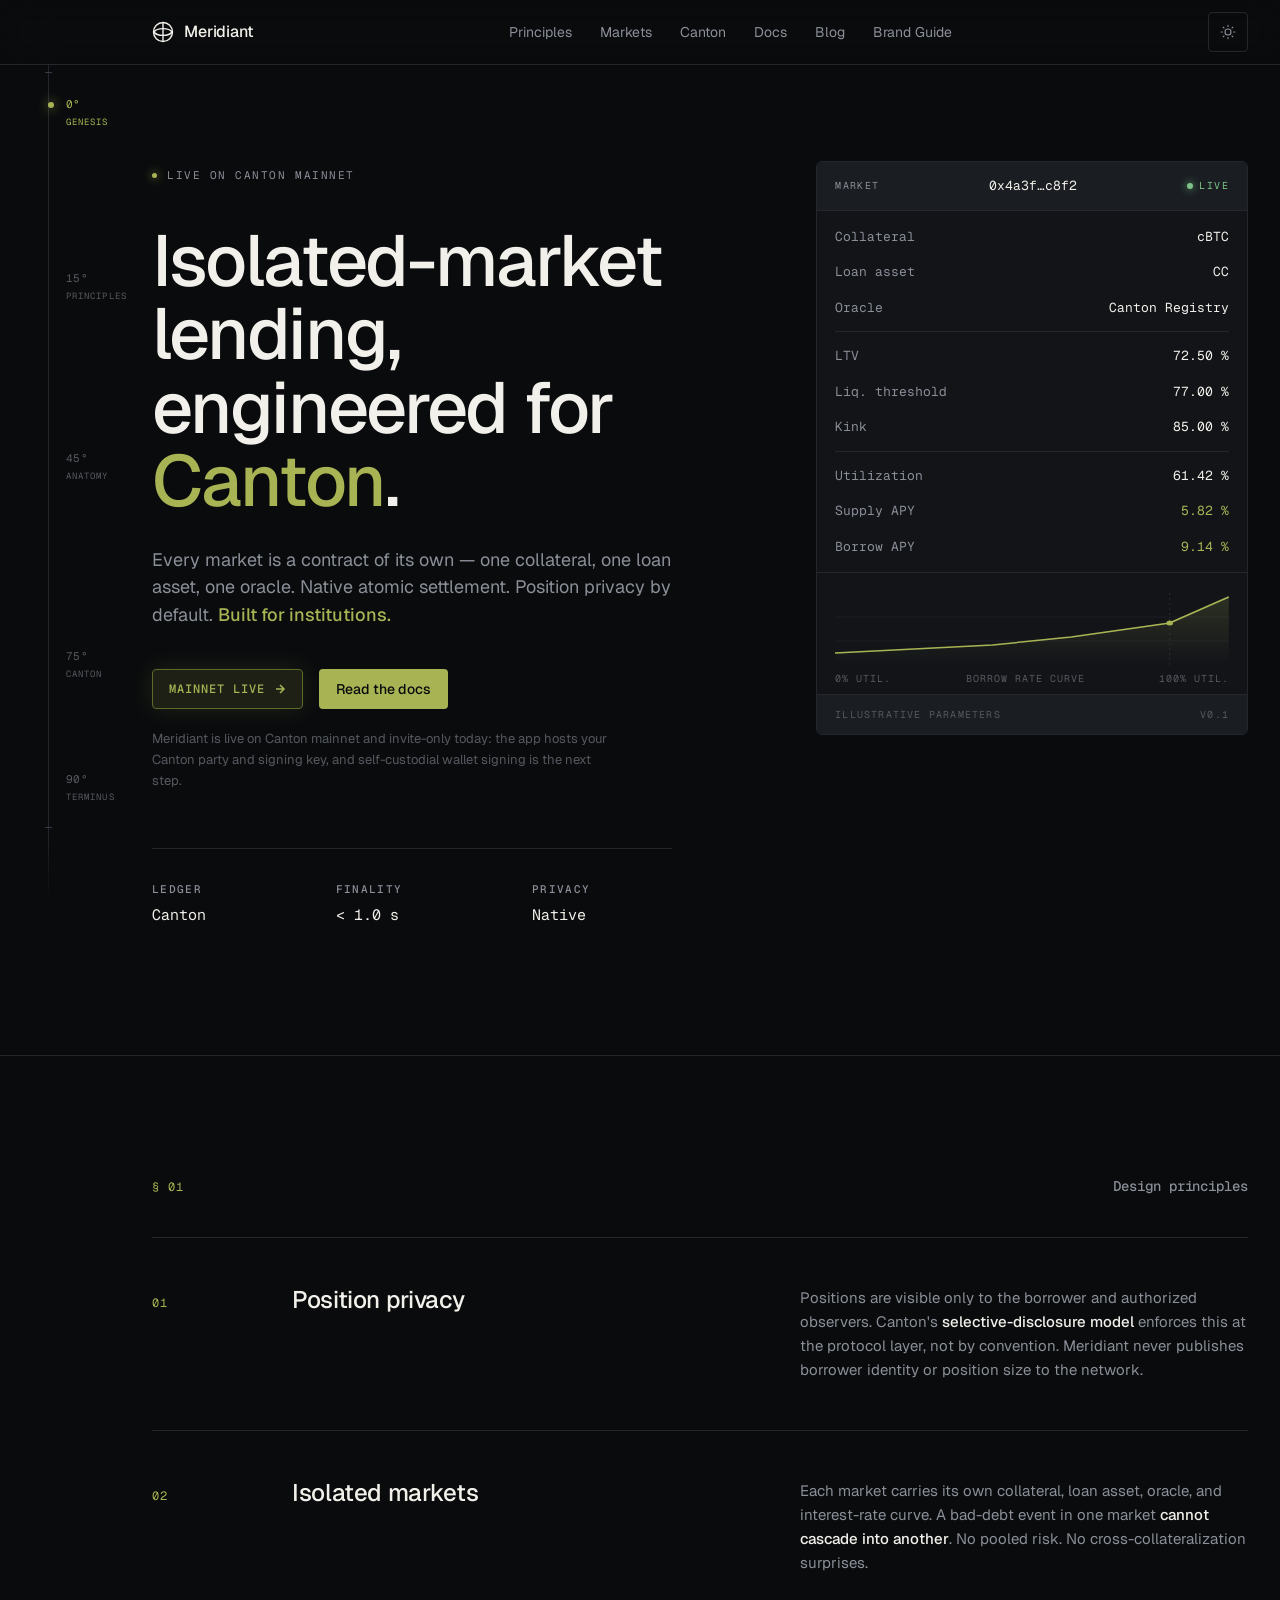
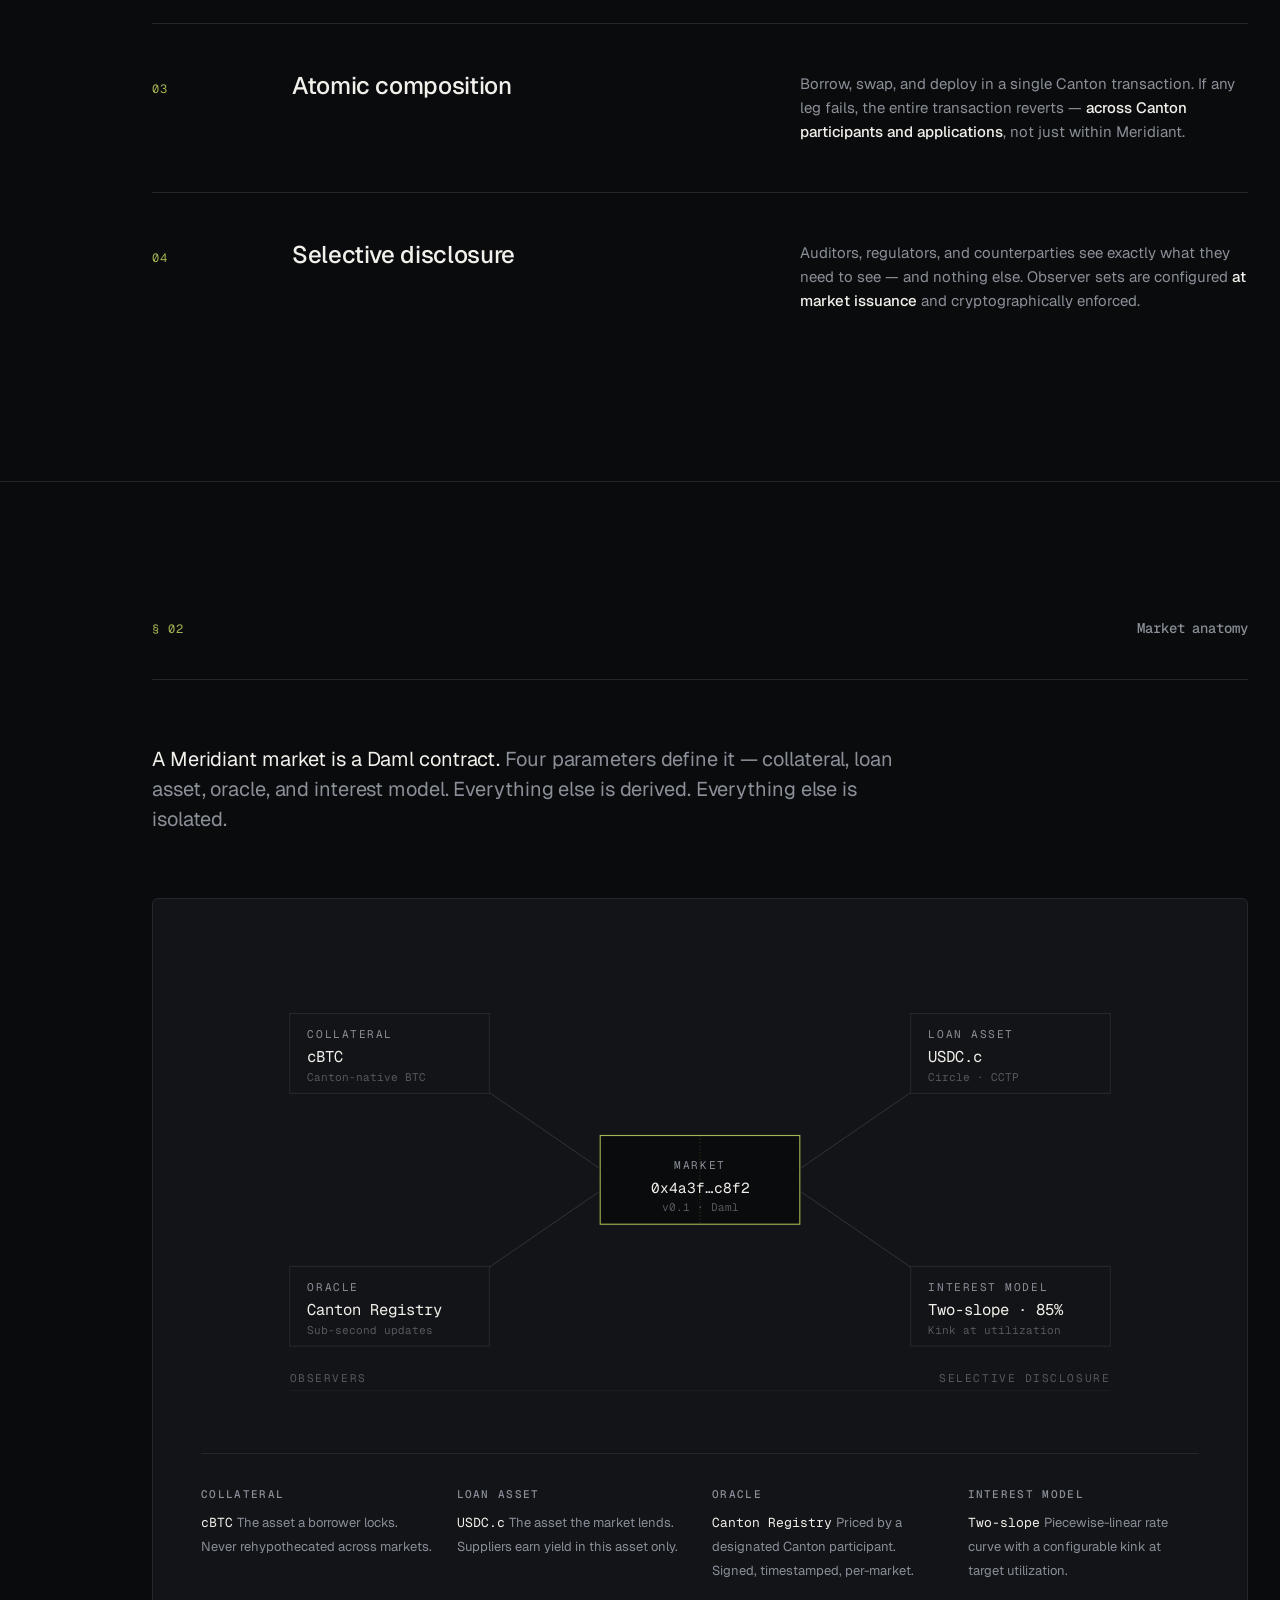
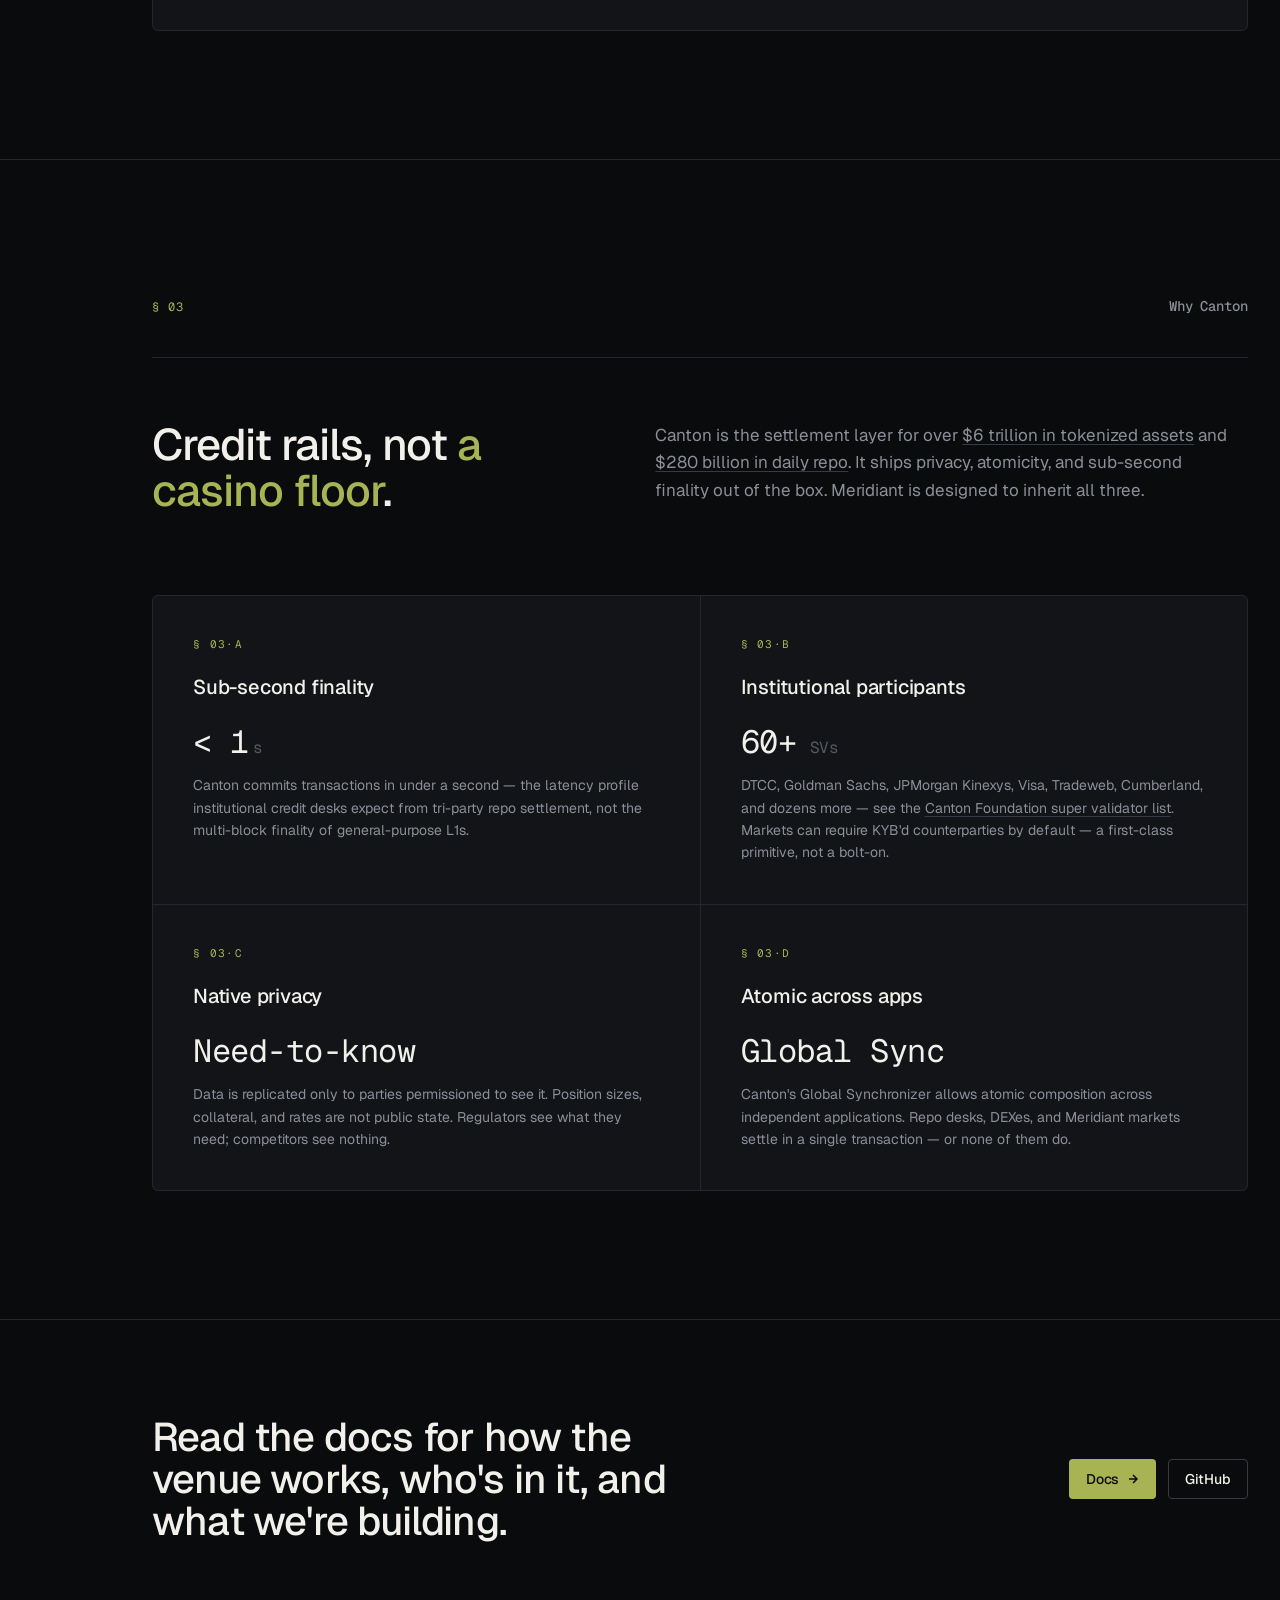
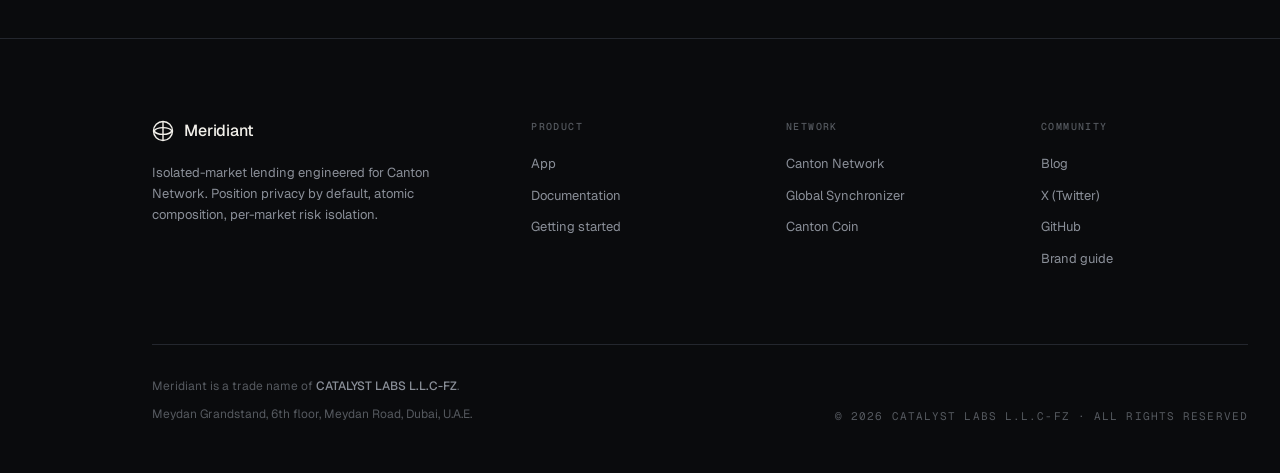
==== commit ec170e38: "Add /blog with the first article, an RSS feed, and Blog links. - New blog index at /blog/ and the fi" ====
--- a/index.html
+++ b/index.html
@@ -7,6 +7,7 @@
 <title>Meridiant — Isolated-market lending on Canton</title>
 <meta name="description" content="Isolated-market lending engineered for Canton Network. Position privacy by default, atomic composition, per-market risk isolation.">
 <link rel="canonical" href="https://meridiant.xyz/">
+<link rel="alternate" type="application/rss+xml" title="Meridiant blog" href="/blog/feed.xml">
 <meta property="og:type" content="website">
 <meta property="og:site_name" content="Meridiant">
 <meta property="og:title" content="Meridiant — Isolated-market lending on Canton">
@@ -889,6 +890,7 @@
       <a href="#anatomy">Markets</a>
       <a href="#canton">Canton</a>
       <a href="https://docs.meridiant.xyz/" target="_blank" rel="noopener noreferrer" aria-label="Documentation">Docs</a>
+      <a href="/blog/">Blog</a>
       <a href="/brand-guide" aria-label="Brand Guide">Brand Guide</a>
     </div>
     <button class="theme-toggle" id="themeToggle" type="button" aria-label="Switch to light mode" title="Switch to light mode">
@@ -1209,6 +1211,7 @@
       </div>
       <div class="footer-col">
         <h5>Community</h5>
+        <a href="/blog/">Blog</a>
         <a href="https://x.com/meridiantxyz" target="_blank" rel="noopener noreferrer">X (Twitter)</a>
         <a href="https://github.com/Meridiant-xyz" target="_blank" rel="noopener noreferrer">GitHub</a>
         <a href="/brand-guide">Brand guide</a>
